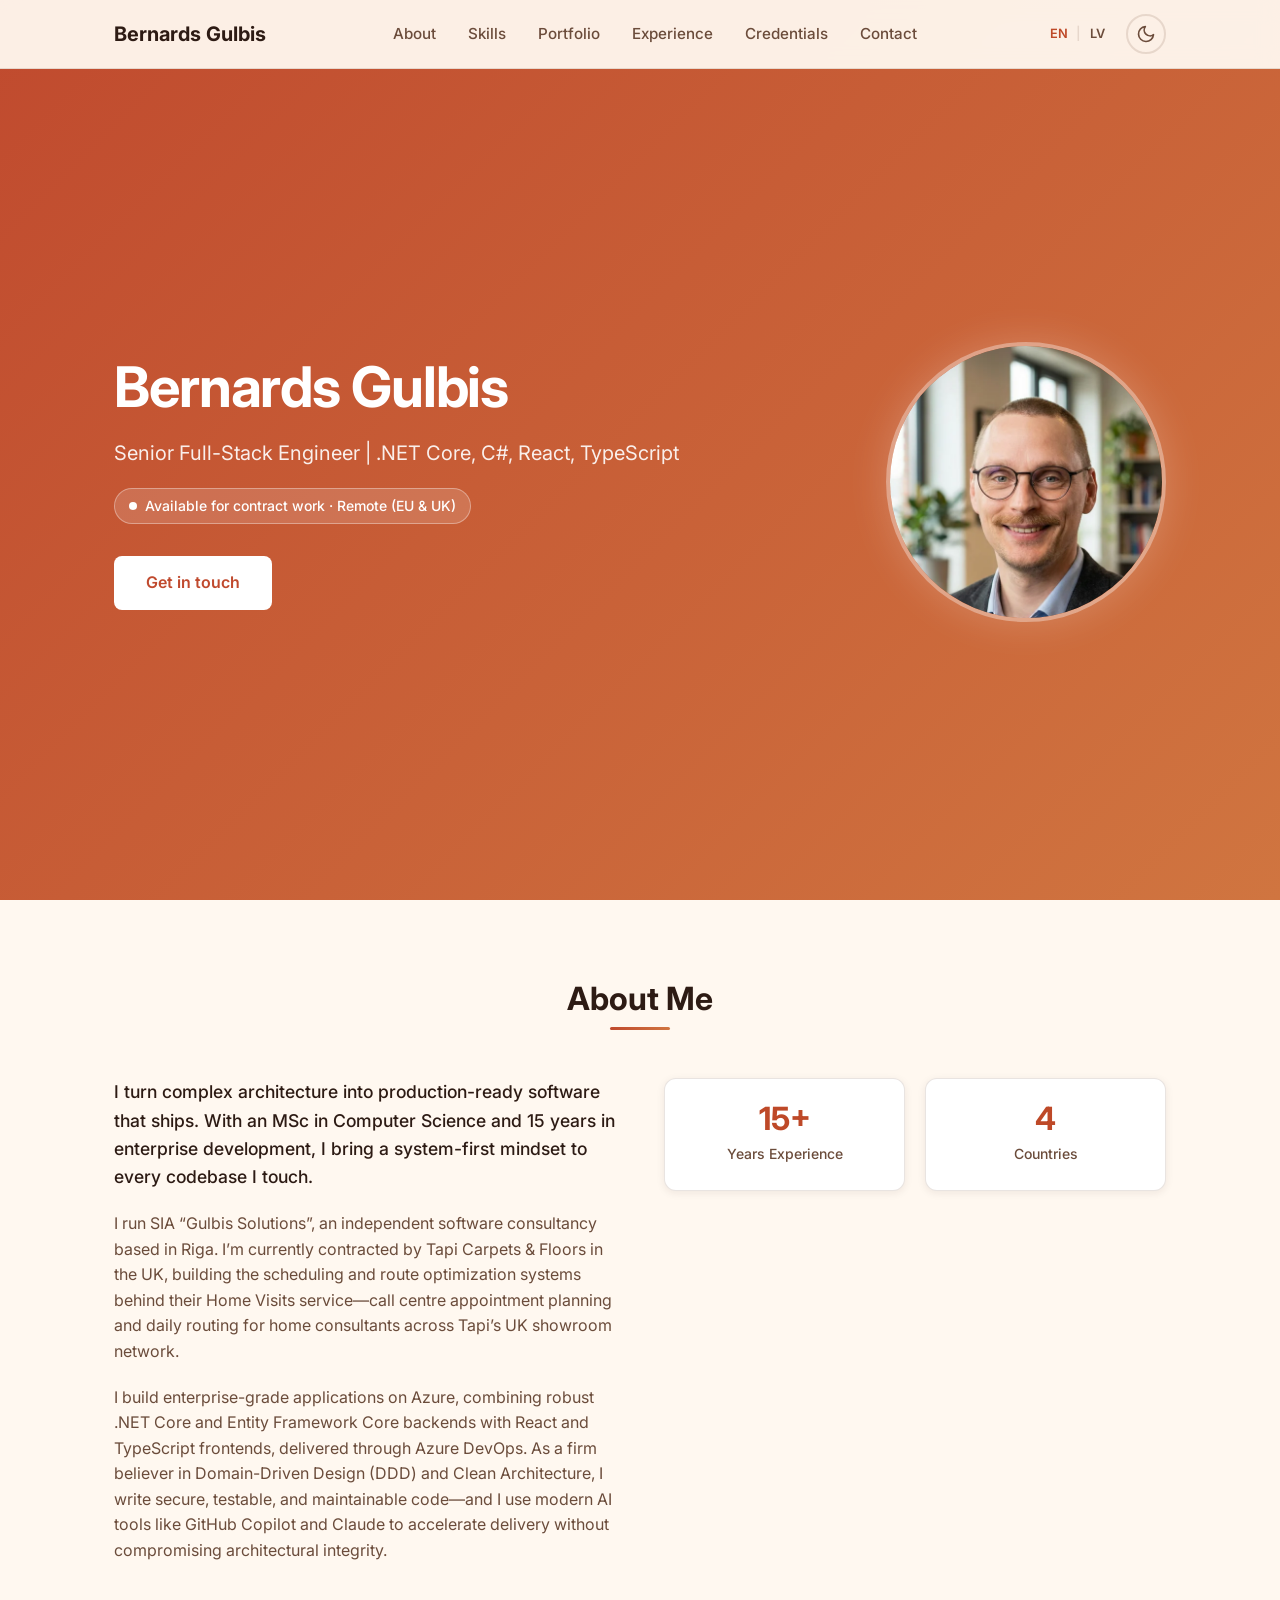
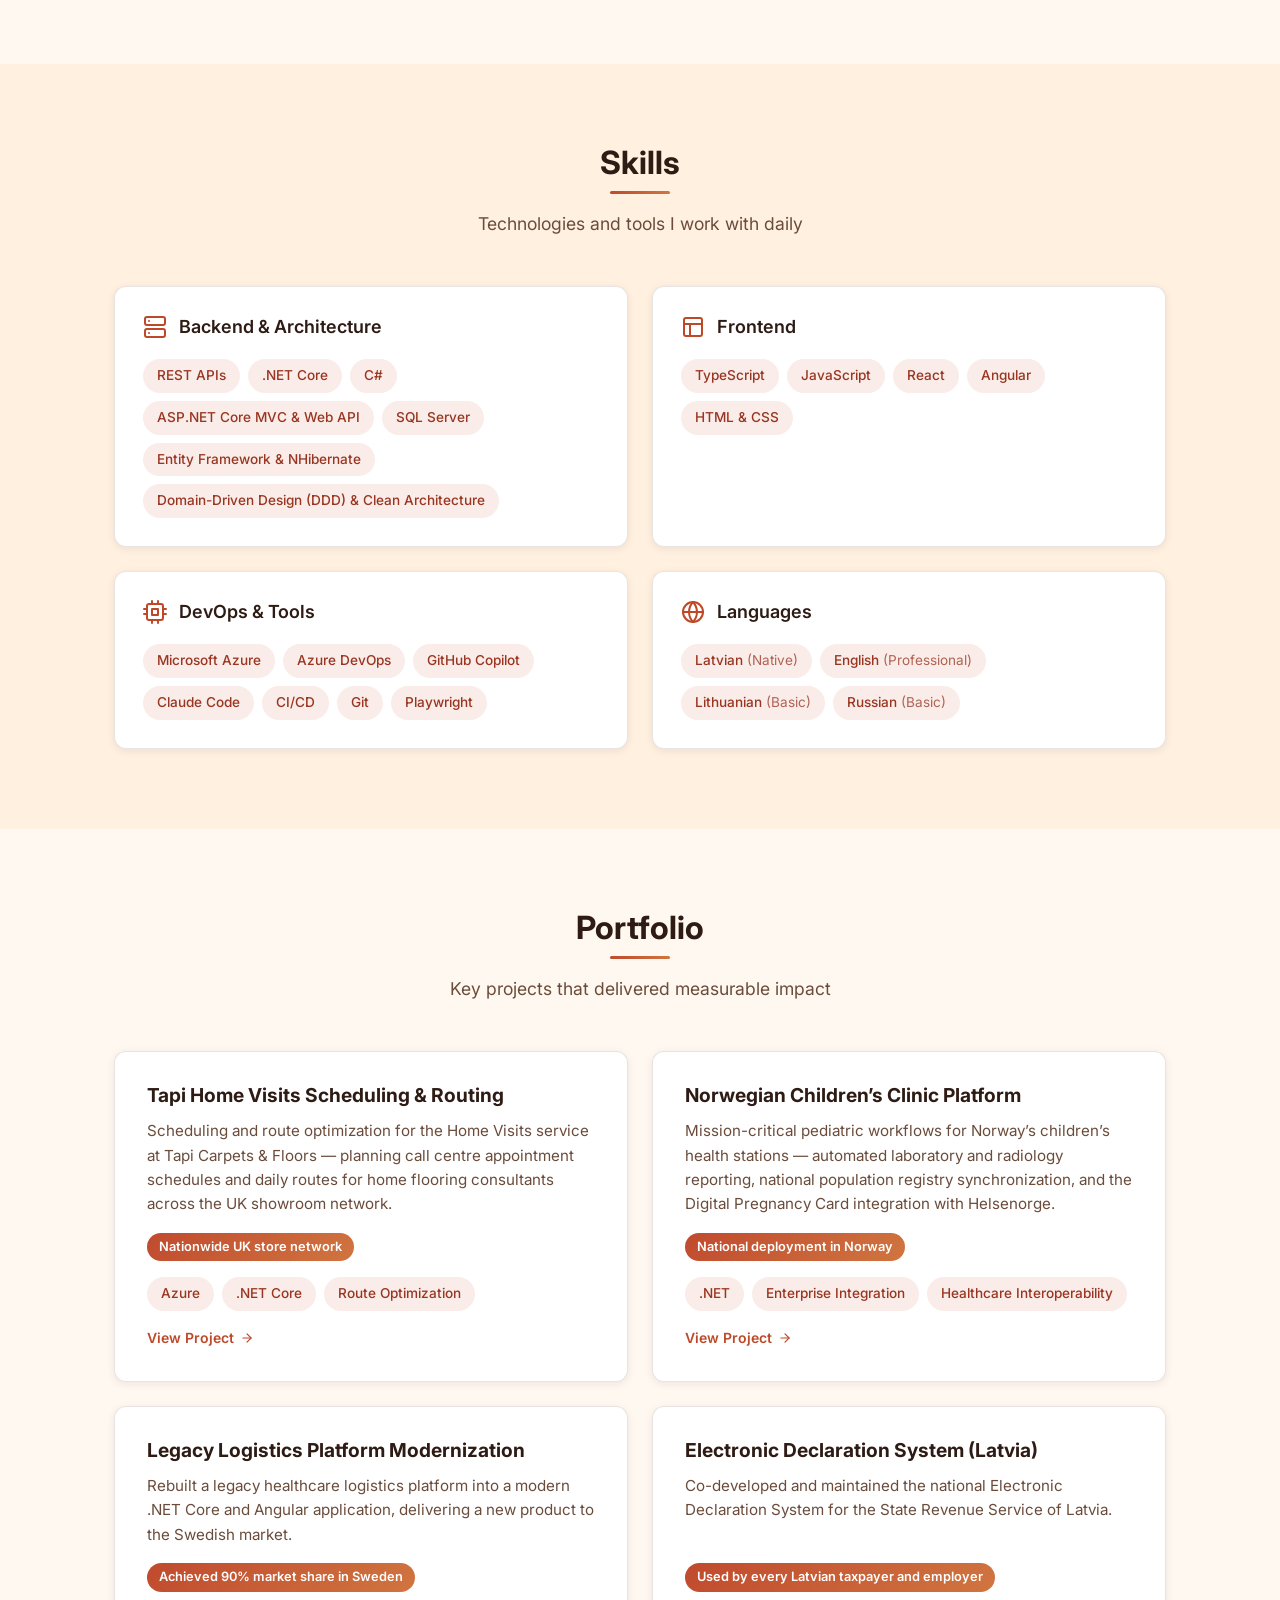
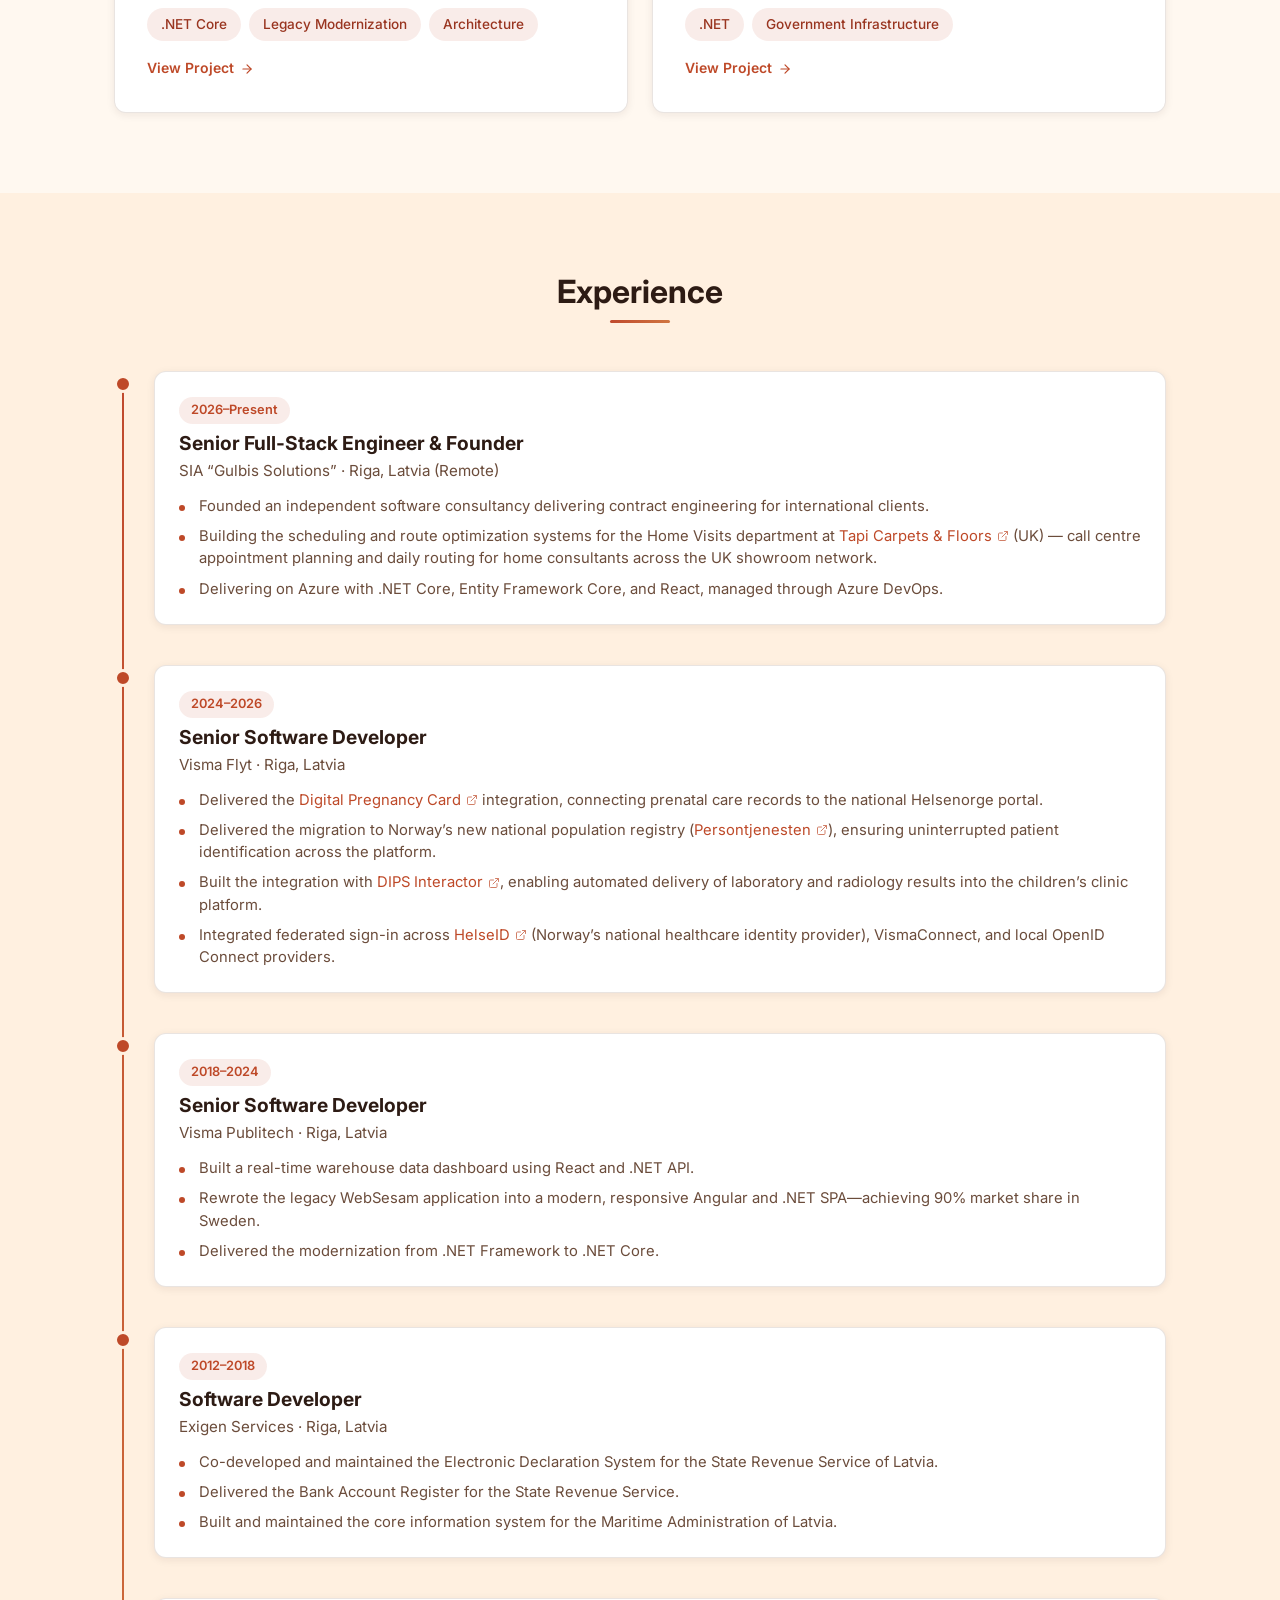
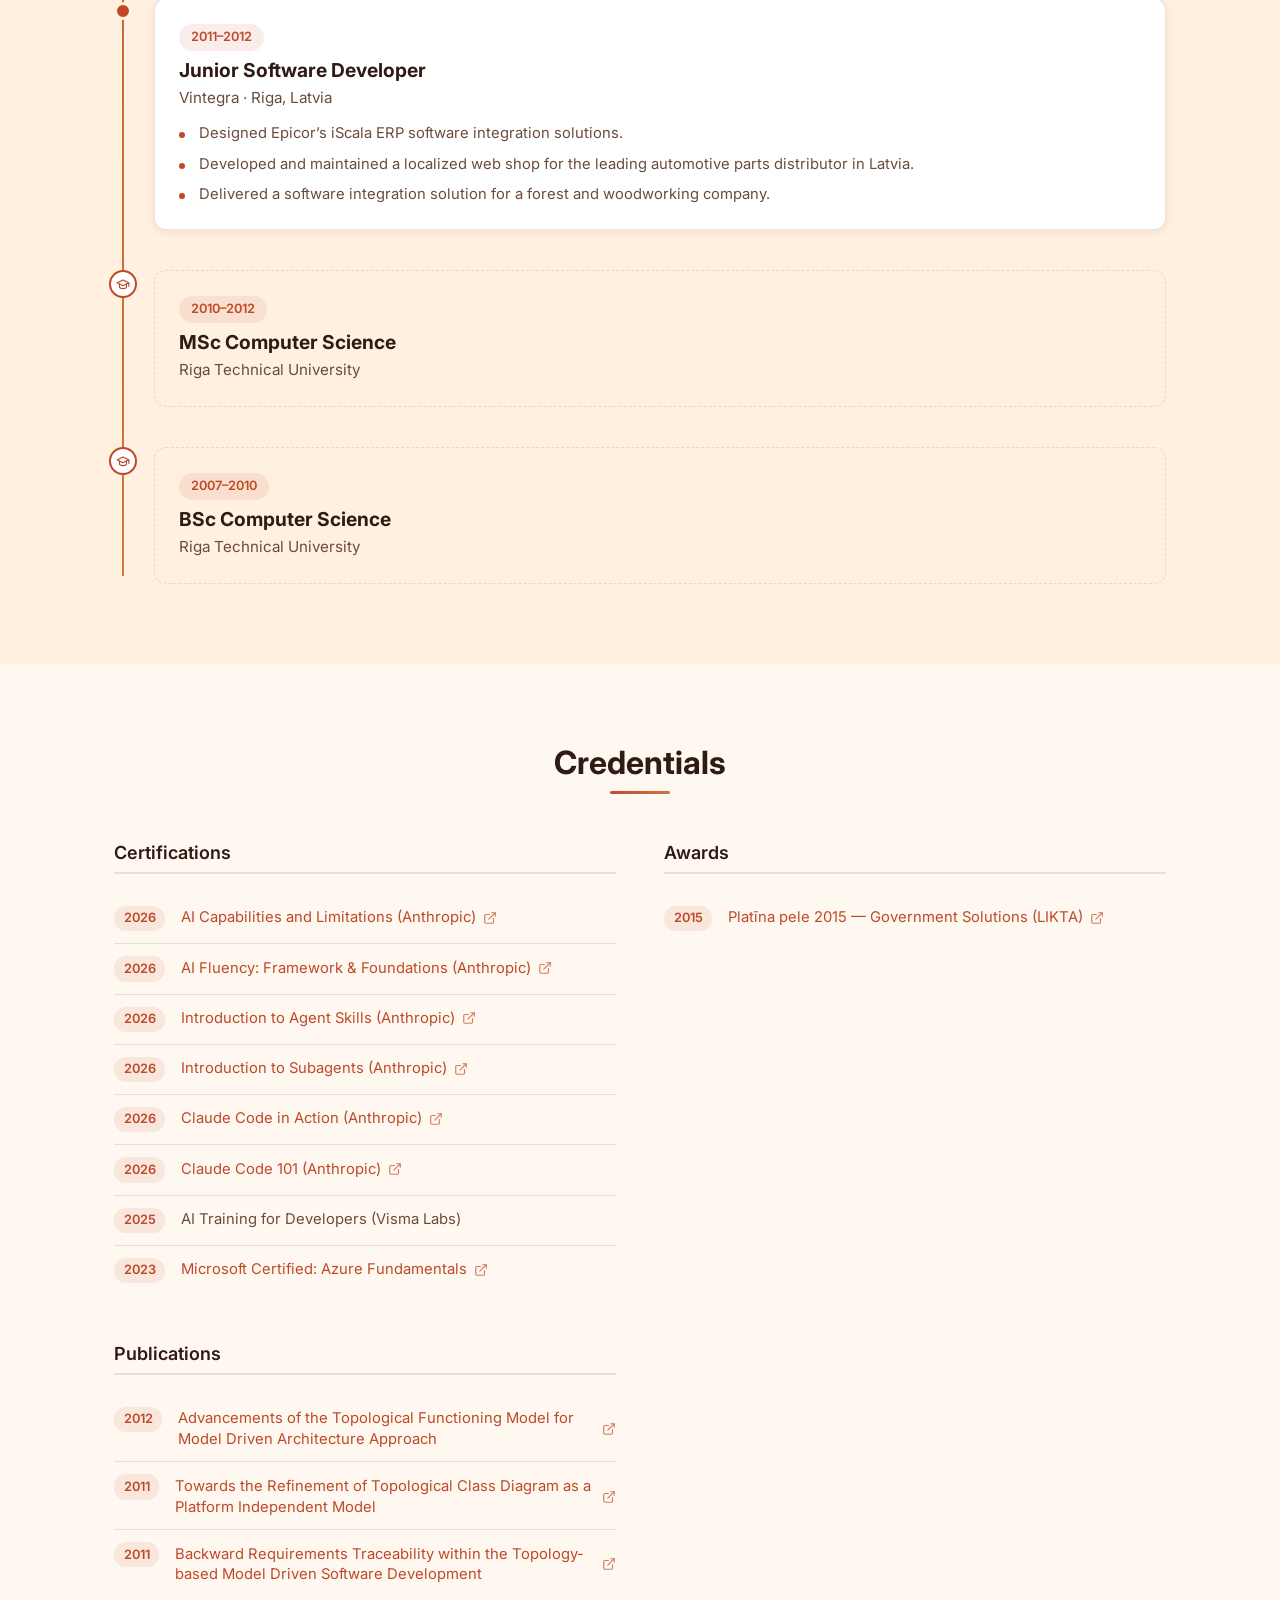
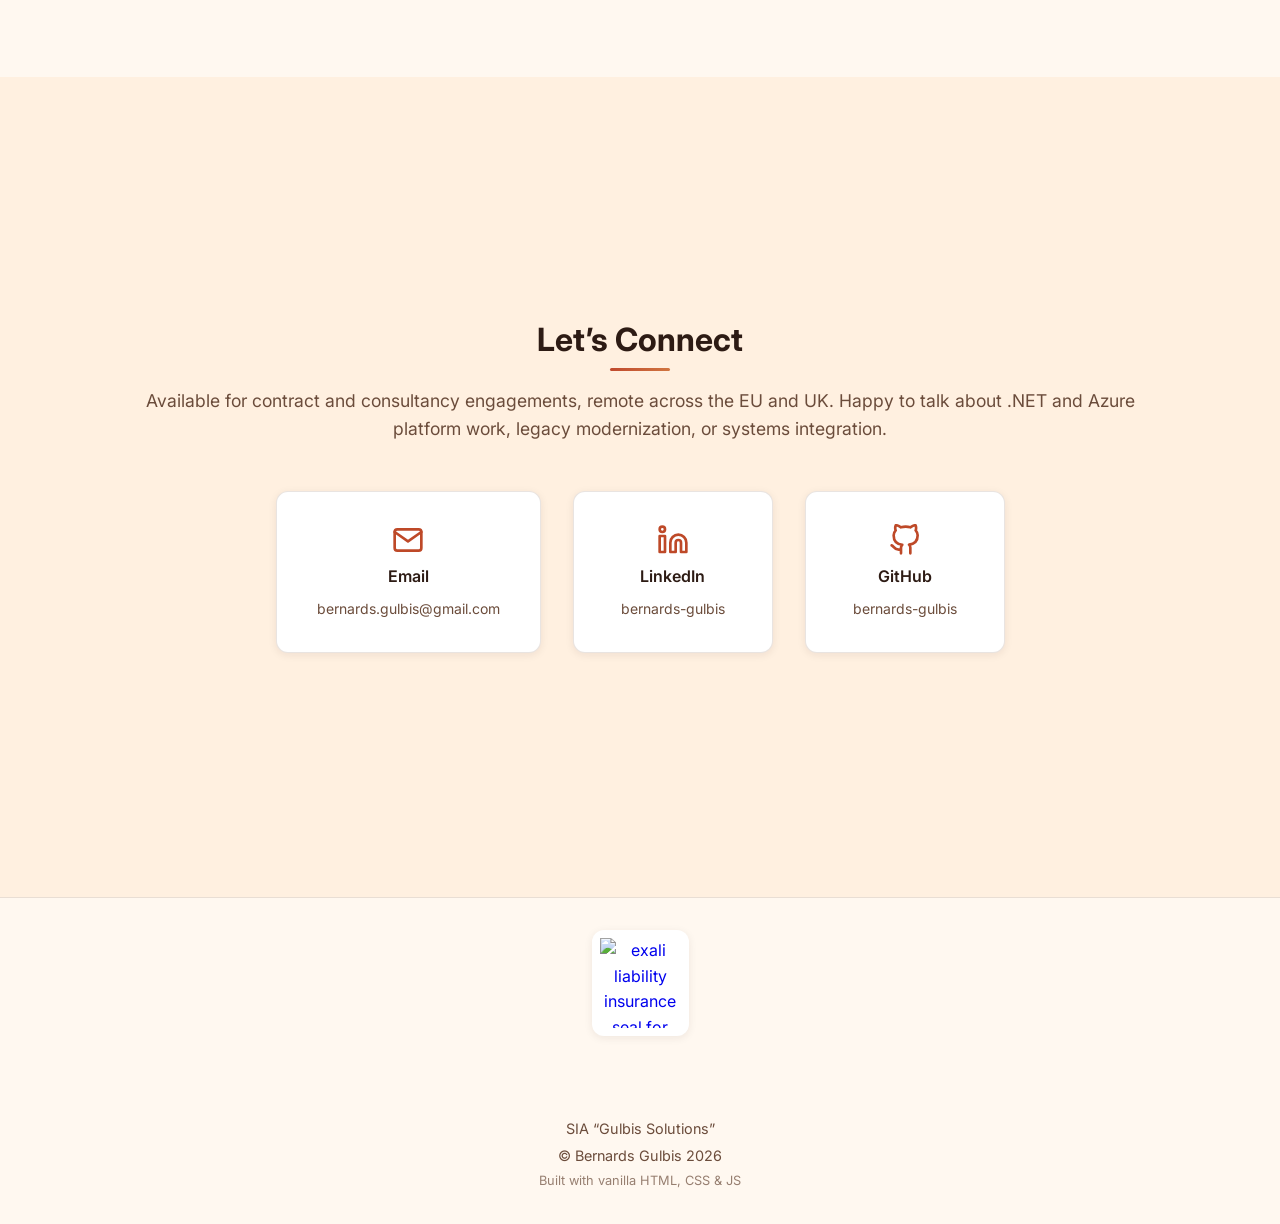
==== index.html @ 06888db2 "feat: Update site for Gulbis Solutions and Tapi contract engagement" ====
<!DOCTYPE html>
<html lang="en" data-theme="light">
<head>
    <meta charset="UTF-8">
    <meta name="viewport" content="width=device-width, initial-scale=1.0">
    <meta name="description" content="Bernards Gulbis - Senior Full-Stack Engineer and founder of SIA &ldquo;Gulbis Solutions&rdquo;. .NET Core, C#, React, TypeScript and Azure. Available for contract work, remote across the EU and UK.">
    <title>Bernards Gulbis | Senior Full-Stack Engineer</title>
    <link rel="canonical" href="https://bg.id.lv/index.html">
    <link rel="alternate" hreflang="en" href="https://bg.id.lv/index.html">
    <link rel="alternate" hreflang="lv" href="https://bg.id.lv/lv.html">
    <meta property="og:type" content="website">
    <meta property="og:url" content="https://bg.id.lv/index.html">
    <meta property="og:title" content="Bernards Gulbis | Senior Full-Stack Engineer">
    <meta property="og:description" content="Senior Full-Stack Engineer and founder of SIA &ldquo;Gulbis Solutions&rdquo;. .NET Core, C#, React, TypeScript and Azure. Available for contract work, remote across the EU and UK.">
    <meta property="og:image" content="https://bg.id.lv/assets/img/profile.png">
    <meta property="og:locale" content="en_US">
    <meta property="og:locale:alternate" content="lv_LV">
    <meta name="twitter:card" content="summary_large_image">
    <meta name="twitter:title" content="Bernards Gulbis | Senior Full-Stack Engineer">
    <meta name="twitter:description" content="Senior Full-Stack Engineer and founder of SIA &ldquo;Gulbis Solutions&rdquo;. .NET Core, C#, React, TypeScript and Azure. Available for contract work, remote across the EU and UK.">
    <meta name="twitter:image" content="https://bg.id.lv/assets/img/profile.png">
    <link rel="icon" type="image/svg+xml" href="assets/img/favicon.svg">
    <link rel="preconnect" href="https://fonts.googleapis.com">
    <link rel="preconnect" href="https://fonts.gstatic.com" crossorigin>
    <link href="https://fonts.googleapis.com/css2?family=Inter:wght@400;500;600;700&display=swap" rel="stylesheet">
    <link rel="stylesheet" href="css/style.css">
    <noscript><style>.reveal, .stagger > * { opacity: 1 !important; transform: none !important; }</style></noscript>
    <script>
    (function() {
        const t = localStorage.getItem('bg-portfolio-theme') ||
            (window.matchMedia('(prefers-color-scheme: dark)').matches ? 'dark' : 'light');
        document.documentElement.setAttribute('data-theme', t);
    })();
    </script>
</head>
<body>
    <a href="#main" class="skip-link">Skip to main content</a>

    <!-- Navigation -->
    <nav class="nav" id="nav">
        <div class="nav__inner container">
            <a href="#hero" class="nav__logo">Bernards Gulbis</a>
            <ul class="nav__links" id="navLinks" role="list">
                <li><a href="#about" class="nav__link">About</a></li>
                <li><a href="#skills" class="nav__link">Skills</a></li>
                <li><a href="#portfolio" class="nav__link">Portfolio</a></li>
                <li><a href="#experience" class="nav__link">Experience</a></li>
                <li><a href="#credentials" class="nav__link">Credentials</a></li>
                <li><a href="#contact" class="nav__link">Contact</a></li>
            </ul>
            <div class="nav__actions">
                <!-- Language toggle -->
                <div class="lang-toggle">
                    <span class="lang-toggle__link lang-toggle__link--active" aria-current="page">EN</span>
                    <span class="lang-toggle__sep" aria-hidden="true">|</span>
                    <a href="lv.html" class="lang-toggle__link" aria-label="Latviešu">LV</a>
                </div>
                <!-- Theme toggle button -->
                <button class="theme-toggle" id="themeToggle" aria-label="Switch to dark mode" data-label-light="Switch to dark mode" data-label-dark="Switch to light mode">
                    <!-- Sun icon (shown in dark mode) -->
                    <svg class="theme-toggle__icon theme-toggle__icon--sun" aria-hidden="true" xmlns="http://www.w3.org/2000/svg" width="20" height="20" viewBox="0 0 24 24" fill="none" stroke="currentColor" stroke-width="2" stroke-linecap="round" stroke-linejoin="round">
                        <circle cx="12" cy="12" r="5"></circle>
                        <line x1="12" y1="1" x2="12" y2="3"></line>
                        <line x1="12" y1="21" x2="12" y2="23"></line>
                        <line x1="4.22" y1="4.22" x2="5.64" y2="5.64"></line>
                        <line x1="18.36" y1="18.36" x2="19.78" y2="19.78"></line>
                        <line x1="1" y1="12" x2="3" y2="12"></line>
                        <line x1="21" y1="12" x2="23" y2="12"></line>
                        <line x1="4.22" y1="19.78" x2="5.64" y2="18.36"></line>
                        <line x1="18.36" y1="5.64" x2="19.78" y2="4.22"></line>
                    </svg>
                    <!-- Moon icon (shown in light mode) -->
                    <svg class="theme-toggle__icon theme-toggle__icon--moon" aria-hidden="true" xmlns="http://www.w3.org/2000/svg" width="20" height="20" viewBox="0 0 24 24" fill="none" stroke="currentColor" stroke-width="2" stroke-linecap="round" stroke-linejoin="round">
                        <path d="M21 12.79A9 9 0 1 1 11.21 3 7 7 0 0 0 21 12.79z"></path>
                    </svg>
                </button>
                <!-- Hamburger button (mobile only) -->
                <button class="hamburger" id="hamburger" aria-label="Open menu" data-label-open="Open menu" data-label-close="Close menu" aria-expanded="false" aria-controls="navLinks">
                    <svg class="hamburger__icon hamburger__icon--open" aria-hidden="true" xmlns="http://www.w3.org/2000/svg" width="24" height="24" viewBox="0 0 24 24" fill="none" stroke="currentColor" stroke-width="2" stroke-linecap="round" stroke-linejoin="round">
                        <line x1="3" y1="6" x2="21" y2="6"></line>
                        <line x1="3" y1="12" x2="21" y2="12"></line>
                        <line x1="3" y1="18" x2="21" y2="18"></line>
                    </svg>
                    <svg class="hamburger__icon hamburger__icon--close" aria-hidden="true" xmlns="http://www.w3.org/2000/svg" width="24" height="24" viewBox="0 0 24 24" fill="none" stroke="currentColor" stroke-width="2" stroke-linecap="round" stroke-linejoin="round">
                        <line x1="18" y1="6" x2="6" y2="18"></line>
                        <line x1="6" y1="6" x2="18" y2="18"></line>
                    </svg>
                </button>
            </div>
        </div>
    </nav>

    <main id="main">
        <!-- Hero -->
        <section class="hero" id="hero">
            <div class="hero__inner container">
                <div class="hero__content">
                    <h1 class="hero__title">Bernards Gulbis</h1>
                    <p class="hero__tagline">Senior Full-Stack Engineer | .NET Core, C#, React, TypeScript</p>
                    <p class="hero__availability">Available for contract work &middot; Remote (EU &amp; UK)</p>
                    <a href="#contact" class="hero__cta">Get in touch</a>
                </div>
                <div class="hero__image-wrapper">
                    <picture>
                        <source srcset="assets/img/profile.webp" type="image/webp">
                        <img src="assets/img/profile.png" alt="Bernards Gulbis, Senior Full-Stack Engineer" class="hero__image" width="280" height="280">
                    </picture>
                </div>
            </div>
        </section>

        <!-- About Me -->
        <section class="section" id="about">
            <div class="container">
                <div class="section__header reveal">
                    <h2 class="section__title">About Me</h2>
                </div>
                <div class="about reveal">
                    <div class="about__text">
                        <p>I turn complex architecture into production-ready software that ships. With an MSc in Computer Science and 15 years in enterprise development, I bring a system-first mindset to every codebase I touch.</p>
                        <p>I run SIA &ldquo;Gulbis Solutions&rdquo;, an independent software consultancy based in Riga. I&rsquo;m currently contracted by Tapi Carpets &amp; Floors in the UK, building the scheduling and route optimization systems behind their Home Visits service&mdash;call centre appointment planning and daily routing for home consultants across Tapi&rsquo;s UK showroom network.</p>
                        <p>I build enterprise-grade applications on Azure, combining robust .NET Core and Entity Framework Core backends with React and TypeScript frontends, delivered through Azure DevOps. As a firm believer in Domain-Driven Design (DDD) and Clean Architecture, I write secure, testable, and maintainable code&mdash;and I use modern AI tools like GitHub Copilot and Claude to accelerate delivery without compromising architectural integrity.</p>
                    </div>
                    <div class="about__stats stagger">
                        <div class="stat-card">
                            <span class="stat-card__number">15+</span>
                            <span class="stat-card__label">Years Experience</span>
                        </div>
                        <div class="stat-card">
                            <span class="stat-card__number">4</span>
                            <span class="stat-card__label">Countries</span>
                        </div>
                    </div>
                </div>
            </div>
        </section>

        <!-- Skills -->
        <section class="section section--alt" id="skills">
            <div class="container">
                <div class="section__header reveal">
                    <h2 class="section__title">Skills</h2>
                    <p class="section__subtitle">Technologies and tools I work with daily</p>
                </div>
                <div class="skills stagger">
                    <!-- Back-end -->
                    <div class="skill-category">
                        <div class="skill-category__header">
                            <svg class="skill-category__icon" aria-hidden="true" xmlns="http://www.w3.org/2000/svg" width="24" height="24" viewBox="0 0 24 24" fill="none" stroke="currentColor" stroke-width="2" stroke-linecap="round" stroke-linejoin="round">
                                <rect x="2" y="2" width="20" height="8" rx="2" ry="2"></rect>
                                <rect x="2" y="14" width="20" height="8" rx="2" ry="2"></rect>
                                <line x1="6" y1="6" x2="6.01" y2="6"></line>
                                <line x1="6" y1="18" x2="6.01" y2="18"></line>
                            </svg>
                            <h3 class="skill-category__title">Backend &amp; Architecture</h3>
                        </div>
                        <div class="skill-category__tags">
                            <span class="tag">REST APIs</span>
                            <span class="tag">.NET Core</span>
                            <span class="tag">C#</span>
                            <span class="tag">ASP.NET Core MVC &amp; Web API</span>
                            <span class="tag">SQL Server</span>
                            <span class="tag">Entity Framework &amp; NHibernate</span>
                            <span class="tag">Domain-Driven Design (DDD) &amp; Clean Architecture</span>
                        </div>
                    </div>
                    <!-- Front-end -->
                    <div class="skill-category">
                        <div class="skill-category__header">
                            <svg class="skill-category__icon" aria-hidden="true" xmlns="http://www.w3.org/2000/svg" width="24" height="24" viewBox="0 0 24 24" fill="none" stroke="currentColor" stroke-width="2" stroke-linecap="round" stroke-linejoin="round">
                                <rect x="3" y="3" width="18" height="18" rx="2" ry="2"></rect>
                                <line x1="3" y1="9" x2="21" y2="9"></line>
                                <line x1="9" y1="21" x2="9" y2="9"></line>
                            </svg>
                            <h3 class="skill-category__title">Frontend</h3>
                        </div>
                        <div class="skill-category__tags">
                            <span class="tag">TypeScript</span>
                            <span class="tag">JavaScript</span>
                            <span class="tag">React</span>
                            <span class="tag">Angular</span>
                            <span class="tag">HTML &amp; CSS</span>
                        </div>
                    </div>
                    <!-- AI & Tools -->
                    <div class="skill-category">
                        <div class="skill-category__header">
                            <svg class="skill-category__icon" aria-hidden="true" xmlns="http://www.w3.org/2000/svg" width="24" height="24" viewBox="0 0 24 24" fill="none" stroke="currentColor" stroke-width="2" stroke-linecap="round" stroke-linejoin="round">
                                <rect x="4" y="4" width="16" height="16" rx="2" ry="2"></rect>
                                <rect x="9" y="9" width="6" height="6"></rect>
                                <line x1="9" y1="1" x2="9" y2="4"></line>
                                <line x1="15" y1="1" x2="15" y2="4"></line>
                                <line x1="9" y1="20" x2="9" y2="23"></line>
                                <line x1="15" y1="20" x2="15" y2="23"></line>
                                <line x1="20" y1="9" x2="23" y2="9"></line>
                                <line x1="20" y1="14" x2="23" y2="14"></line>
                                <line x1="1" y1="9" x2="4" y2="9"></line>
                                <line x1="1" y1="14" x2="4" y2="14"></line>
                            </svg>
                            <h3 class="skill-category__title">DevOps &amp; Tools</h3>
                        </div>
                        <div class="skill-category__tags">
                            <span class="tag">Microsoft Azure</span>
                            <span class="tag">Azure DevOps</span>
                            <span class="tag">GitHub Copilot</span>
                            <span class="tag">Claude Code</span>
                            <span class="tag">CI/CD</span>
                            <span class="tag">Git</span>
                            <span class="tag">Playwright</span>
                        </div>
                    </div>
                    <!-- Languages -->
                    <div class="skill-category">
                        <div class="skill-category__header">
                            <svg class="skill-category__icon" aria-hidden="true" xmlns="http://www.w3.org/2000/svg" width="24" height="24" viewBox="0 0 24 24" fill="none" stroke="currentColor" stroke-width="2" stroke-linecap="round" stroke-linejoin="round">
                                <circle cx="12" cy="12" r="10"></circle>
                                <line x1="2" y1="12" x2="22" y2="12"></line>
                                <path d="M12 2a15.3 15.3 0 0 1 4 10 15.3 15.3 0 0 1-4 10 15.3 15.3 0 0 1-4-10 15.3 15.3 0 0 1 4-10z"></path>
                            </svg>
                            <h3 class="skill-category__title">Languages</h3>
                        </div>
                        <div class="skill-category__tags">
                            <span class="tag">Latvian <small>(Native)</small></span>
                            <span class="tag">English <small>(Professional)</small></span>
                            <span class="tag">Lithuanian <small>(Basic)</small></span>
                            <span class="tag">Russian <small>(Basic)</small></span>
                        </div>
                    </div>
                </div>
            </div>
        </section>

        <!-- Portfolio / Projects -->
        <section class="section" id="portfolio">
            <div class="container">
                <div class="section__header reveal">
                    <h2 class="section__title">Portfolio</h2>
                    <p class="section__subtitle">Key projects that delivered measurable impact</p>
                </div>
                <div class="projects stagger">
                    <div class="project-card">
                        <h3 class="project-card__title">Tapi Home Visits Scheduling &amp; Routing</h3>
                        <p class="project-card__description">Scheduling and route optimization for the Home Visits service at Tapi Carpets &amp; Floors &mdash; planning call centre appointment schedules and daily routes for home flooring consultants across the UK showroom network.</p>
                        <div class="project-card__impact">
                            <span class="project-card__metric">Nationwide UK store network</span>
                        </div>
                        <div class="project-card__tags">
                            <span class="tag">Azure</span>
                            <span class="tag">.NET Core</span>
                            <span class="tag">Route Optimization</span>
                        </div>
                        <a class="project-card__link" href="https://www.tapi.co.uk/" target="_blank" rel="noopener noreferrer">View Project <svg aria-hidden="true" xmlns="http://www.w3.org/2000/svg" width="14" height="14" viewBox="0 0 24 24" fill="none" stroke="currentColor" stroke-width="2" stroke-linecap="round" stroke-linejoin="round"><line x1="5" y1="12" x2="19" y2="12"></line><polyline points="12 5 19 12 12 19"></polyline></svg><span class="sr-only">(opens in new tab)</span></a>
                    </div>
                    <div class="project-card">
                        <h3 class="project-card__title">Norwegian Children&rsquo;s Clinic Platform</h3>
                        <p class="project-card__description">Mission-critical pediatric workflows for Norway&rsquo;s children&rsquo;s health stations &mdash; automated laboratory and radiology reporting, national population registry synchronization, and the Digital Pregnancy Card integration with Helsenorge.</p>
                        <div class="project-card__impact">
                            <span class="project-card__metric">National deployment in Norway</span>
                        </div>
                        <div class="project-card__tags">
                            <span class="tag">.NET</span>
                            <span class="tag">Enterprise Integration</span>
                            <span class="tag">Healthcare Interoperability</span>
                        </div>
                        <a class="project-card__link" href="https://minflyt.no/journalsystem/helsestasjon" target="_blank" rel="noopener noreferrer">View Project <svg aria-hidden="true" xmlns="http://www.w3.org/2000/svg" width="14" height="14" viewBox="0 0 24 24" fill="none" stroke="currentColor" stroke-width="2" stroke-linecap="round" stroke-linejoin="round"><line x1="5" y1="12" x2="19" y2="12"></line><polyline points="12 5 19 12 12 19"></polyline></svg><span class="sr-only">(opens in new tab)</span></a>
                    </div>
                    <div class="project-card">
                        <h3 class="project-card__title">Legacy Logistics Platform Modernization</h3>
                        <p class="project-card__description">Rebuilt a legacy healthcare logistics platform into a modern .NET Core and Angular application, delivering a new product to the Swedish market.</p>
                        <div class="project-card__impact">
                            <span class="project-card__metric">Achieved 90% market share in Sweden</span>
                        </div>
                        <div class="project-card__tags">
                            <span class="tag">.NET Core</span>
                            <span class="tag">Legacy Modernization</span>
                            <span class="tag">Architecture</span>
                        </div>
                        <a class="project-card__link" href="https://publitech.se/logistiksystem" target="_blank" rel="noopener noreferrer">View Project <svg aria-hidden="true" xmlns="http://www.w3.org/2000/svg" width="14" height="14" viewBox="0 0 24 24" fill="none" stroke="currentColor" stroke-width="2" stroke-linecap="round" stroke-linejoin="round"><line x1="5" y1="12" x2="19" y2="12"></line><polyline points="12 5 19 12 12 19"></polyline></svg><span class="sr-only">(opens in new tab)</span></a>
                    </div>
                    <div class="project-card">
                        <h3 class="project-card__title">Electronic Declaration System (Latvia)</h3>
                        <p class="project-card__description">Co-developed and maintained the national Electronic Declaration System for the State Revenue Service of Latvia.</p>
                        <div class="project-card__impact">
                            <span class="project-card__metric">Used by every Latvian taxpayer and employer</span>
                        </div>
                        <div class="project-card__tags">
                            <span class="tag">.NET</span>
                            <span class="tag">Government Infrastructure</span>
                        </div>
                        <a class="project-card__link" href="https://www.vid.gov.lv/en/electronic-declaration-system-eds" target="_blank" rel="noopener noreferrer">View Project <svg aria-hidden="true" xmlns="http://www.w3.org/2000/svg" width="14" height="14" viewBox="0 0 24 24" fill="none" stroke="currentColor" stroke-width="2" stroke-linecap="round" stroke-linejoin="round"><line x1="5" y1="12" x2="19" y2="12"></line><polyline points="12 5 19 12 12 19"></polyline></svg><span class="sr-only">(opens in new tab)</span></a>
                    </div>
                </div>
            </div>
        </section>

        <!-- Experience -->
        <section class="section section--alt" id="experience">
            <div class="container">
                <div class="section__header reveal">
                    <h2 class="section__title">Experience</h2>
                </div>
                <div class="timeline stagger">
                    <!-- Gulbis Solutions -->
                    <div class="timeline__item">
                        <div class="timeline__dot"></div>
                        <div class="timeline__content">
                            <span class="timeline__date">2026&ndash;Present</span>
                            <h3 class="timeline__title">Senior Full-Stack Engineer &amp; Founder</h3>
                            <span class="timeline__company">SIA &ldquo;Gulbis Solutions&rdquo; &middot; Riga, Latvia (Remote)</span>
                            <ul class="timeline__highlights" role="list">
                                <li>Founded an independent software consultancy delivering contract engineering for international clients.</li>
                                <li>Building the scheduling and route optimization systems for the Home Visits department at <a href="https://www.tapi.co.uk/" target="_blank" rel="noopener noreferrer">Tapi Carpets &amp; Floors<svg class="external-link-icon" aria-hidden="true" xmlns="http://www.w3.org/2000/svg" width="12" height="12" viewBox="0 0 24 24" fill="none" stroke="currentColor" stroke-width="2" stroke-linecap="round" stroke-linejoin="round"><path d="M18 13v6a2 2 0 0 1-2 2H5a2 2 0 0 1-2-2V8a2 2 0 0 1 2-2h6"></path><polyline points="15 3 21 3 21 9"></polyline><line x1="10" y1="14" x2="21" y2="3"></line></svg><span class="sr-only">(opens in new tab)</span></a> (UK) &mdash; call centre appointment planning and daily routing for home consultants across the UK showroom network.</li>
                                <li>Delivering on Azure with .NET Core, Entity Framework Core, and React, managed through Azure DevOps.</li>
                            </ul>
                        </div>
                    </div>
                    <!-- Visma Flyt -->
                    <div class="timeline__item">
                        <div class="timeline__dot"></div>
                        <div class="timeline__content">
                            <span class="timeline__date">2024&ndash;2026</span>
                            <h3 class="timeline__title">Senior Software Developer</h3>
                            <span class="timeline__company">Visma Flyt &middot; Riga, Latvia</span>
                            <ul class="timeline__highlights" role="list">
                                <li>Delivered the <a href="https://www.helsenorge.no/en/pregnancy-and-maternity-care-in-norway/antenatal-health-card/" target="_blank" rel="noopener noreferrer">Digital Pregnancy Card<svg class="external-link-icon" aria-hidden="true" xmlns="http://www.w3.org/2000/svg" width="12" height="12" viewBox="0 0 24 24" fill="none" stroke="currentColor" stroke-width="2" stroke-linecap="round" stroke-linejoin="round"><path d="M18 13v6a2 2 0 0 1-2 2H5a2 2 0 0 1-2-2V8a2 2 0 0 1 2-2h6"></path><polyline points="15 3 21 3 21 9"></polyline><line x1="10" y1="14" x2="21" y2="3"></line></svg><span class="sr-only">(opens in new tab)</span></a> integration, connecting prenatal care records to the national Helsenorge portal.</li>
                                <li>Delivered the migration to Norway&rsquo;s new national population registry (<a href="https://www.nhn.no/tjenester/persontjenesten" target="_blank" rel="noopener noreferrer">Persontjenesten<svg class="external-link-icon" aria-hidden="true" xmlns="http://www.w3.org/2000/svg" width="12" height="12" viewBox="0 0 24 24" fill="none" stroke="currentColor" stroke-width="2" stroke-linecap="round" stroke-linejoin="round"><path d="M18 13v6a2 2 0 0 1-2 2H5a2 2 0 0 1-2-2V8a2 2 0 0 1 2-2h6"></path><polyline points="15 3 21 3 21 9"></polyline><line x1="10" y1="14" x2="21" y2="3"></line></svg><span class="sr-only">(opens in new tab)</span></a>), ensuring uninterrupted patient identification across the platform.</li>
                                <li>Built the integration with <a href="https://www.dips.com/sykehus/losninger/samhandling/interactor" target="_blank" rel="noopener noreferrer">DIPS Interactor<svg class="external-link-icon" aria-hidden="true" xmlns="http://www.w3.org/2000/svg" width="12" height="12" viewBox="0 0 24 24" fill="none" stroke="currentColor" stroke-width="2" stroke-linecap="round" stroke-linejoin="round"><path d="M18 13v6a2 2 0 0 1-2 2H5a2 2 0 0 1-2-2V8a2 2 0 0 1 2-2h6"></path><polyline points="15 3 21 3 21 9"></polyline><line x1="10" y1="14" x2="21" y2="3"></line></svg><span class="sr-only">(opens in new tab)</span></a>, enabling automated delivery of laboratory and radiology results into the children&rsquo;s clinic platform.</li>
                                <li>Integrated federated sign-in across <a href="https://www.helseid.no/" target="_blank" rel="noopener noreferrer">HelseID<svg class="external-link-icon" aria-hidden="true" xmlns="http://www.w3.org/2000/svg" width="12" height="12" viewBox="0 0 24 24" fill="none" stroke="currentColor" stroke-width="2" stroke-linecap="round" stroke-linejoin="round"><path d="M18 13v6a2 2 0 0 1-2 2H5a2 2 0 0 1-2-2V8a2 2 0 0 1 2-2h6"></path><polyline points="15 3 21 3 21 9"></polyline><line x1="10" y1="14" x2="21" y2="3"></line></svg><span class="sr-only">(opens in new tab)</span></a> (Norway&rsquo;s national healthcare identity provider), VismaConnect, and local OpenID Connect providers.</li>
                            </ul>
                        </div>
                    </div>
                    <!-- Visma Publitech -->
                    <div class="timeline__item">
                        <div class="timeline__dot"></div>
                        <div class="timeline__content">
                            <span class="timeline__date">2018&ndash;2024</span>
                            <h3 class="timeline__title">Senior Software Developer</h3>
                            <span class="timeline__company">Visma Publitech &middot; Riga, Latvia</span>
                            <ul class="timeline__highlights" role="list">
                                <li>Built a real-time warehouse data dashboard using React and .NET API.</li>
                                <li>Rewrote the legacy WebSesam application into a modern, responsive Angular and .NET SPA&mdash;achieving 90% market share in Sweden.</li>
                                <li>Delivered the modernization from .NET Framework to .NET Core.</li>
                            </ul>
                        </div>
                    </div>
                    <!-- Exigen Services -->
                    <div class="timeline__item">
                        <div class="timeline__dot"></div>
                        <div class="timeline__content">
                            <span class="timeline__date">2012&ndash;2018</span>
                            <h3 class="timeline__title">Software Developer</h3>
                            <span class="timeline__company">Exigen Services &middot; Riga, Latvia</span>
                            <ul class="timeline__highlights" role="list">
                                <li>Co-developed and maintained the Electronic Declaration System for the State Revenue Service of Latvia.</li>
                                <li>Delivered the Bank Account Register for the State Revenue Service.</li>
                                <li>Built and maintained the core information system for the Maritime Administration of Latvia.</li>
                            </ul>
                        </div>
                    </div>
                    <!-- Vintegra -->
                    <div class="timeline__item">
                        <div class="timeline__dot"></div>
                        <div class="timeline__content">
                            <span class="timeline__date">2011&ndash;2012</span>
                            <h3 class="timeline__title">Junior Software Developer</h3>
                            <span class="timeline__company">Vintegra &middot; Riga, Latvia</span>
                            <ul class="timeline__highlights" role="list">
                                <li>Designed Epicor&rsquo;s iScala ERP software integration solutions.</li>
                                <li>Developed and maintained a localized web shop for the leading automotive parts distributor in Latvia.</li>
                                <li>Delivered a software integration solution for a forest and woodworking company.</li>
                            </ul>
                        </div>
                    </div>
                    <!-- Education: MSc -->
                    <div class="timeline__item timeline__item--education">
                        <div class="timeline__dot timeline__dot--education">
                            <svg aria-hidden="true" xmlns="http://www.w3.org/2000/svg" width="14" height="14" viewBox="0 0 24 24" fill="none" stroke="currentColor" stroke-width="2" stroke-linecap="round" stroke-linejoin="round">
                                <path d="M22 10v6M2 10l10-5 10 5-10 5z"></path>
                                <path d="M6 12v5c0 2 6 3 6 3s6-1 6-3v-5"></path>
                            </svg>
                        </div>
                        <div class="timeline__content">
                            <span class="timeline__date">2010&ndash;2012</span>
                            <h3 class="timeline__title">MSc Computer Science</h3>
                            <span class="timeline__company">Riga Technical University</span>
                        </div>
                    </div>
                    <!-- Education: BSc -->
                    <div class="timeline__item timeline__item--education">
                        <div class="timeline__dot timeline__dot--education">
                            <svg aria-hidden="true" xmlns="http://www.w3.org/2000/svg" width="14" height="14" viewBox="0 0 24 24" fill="none" stroke="currentColor" stroke-width="2" stroke-linecap="round" stroke-linejoin="round">
                                <path d="M22 10v6M2 10l10-5 10 5-10 5z"></path>
                                <path d="M6 12v5c0 2 6 3 6 3s6-1 6-3v-5"></path>
                            </svg>
                        </div>
                        <div class="timeline__content">
                            <span class="timeline__date">2007&ndash;2010</span>
                            <h3 class="timeline__title">BSc Computer Science</h3>
                            <span class="timeline__company">Riga Technical University</span>
                        </div>
                    </div>
                </div>
            </div>
        </section>

        <!-- Certifications & Awards -->
        <section class="section" id="credentials">
            <div class="container">
                <div class="section__header reveal">
                    <h2 class="section__title">Credentials</h2>
                </div>
                <div class="credentials reveal">
                    <div class="credentials__group">
                        <h3 class="credentials__heading">Certifications</h3>
                        <ul class="credentials__list" role="list">
                            <li>
                                <span class="credentials__year">2026</span>
                                <a class="credentials__name" href="https://verify.skilljar.com/c/ssa684zrdvke" target="_blank" rel="noopener noreferrer">AI Capabilities and Limitations (Anthropic)<svg class="credentials__link-icon" aria-hidden="true" xmlns="http://www.w3.org/2000/svg" width="14" height="14" viewBox="0 0 24 24" fill="none" stroke="currentColor" stroke-width="2" stroke-linecap="round" stroke-linejoin="round"><path d="M18 13v6a2 2 0 0 1-2 2H5a2 2 0 0 1-2-2V8a2 2 0 0 1 2-2h6"></path><polyline points="15 3 21 3 21 9"></polyline><line x1="10" y1="14" x2="21" y2="3"></line></svg></a>
                            </li>
                            <li>
                                <span class="credentials__year">2026</span>
                                <a class="credentials__name" href="https://verify.skilljar.com/c/wrxrpf8wua36" target="_blank" rel="noopener noreferrer">AI Fluency: Framework &amp; Foundations (Anthropic)<svg class="credentials__link-icon" aria-hidden="true" xmlns="http://www.w3.org/2000/svg" width="14" height="14" viewBox="0 0 24 24" fill="none" stroke="currentColor" stroke-width="2" stroke-linecap="round" stroke-linejoin="round"><path d="M18 13v6a2 2 0 0 1-2 2H5a2 2 0 0 1-2-2V8a2 2 0 0 1 2-2h6"></path><polyline points="15 3 21 3 21 9"></polyline><line x1="10" y1="14" x2="21" y2="3"></line></svg></a>
                            </li>
                            <li>
                                <span class="credentials__year">2026</span>
                                <a class="credentials__name" href="https://verify.skilljar.com/c/qh86m37kmm6q" target="_blank" rel="noopener noreferrer">Introduction to Agent Skills (Anthropic)<svg class="credentials__link-icon" aria-hidden="true" xmlns="http://www.w3.org/2000/svg" width="14" height="14" viewBox="0 0 24 24" fill="none" stroke="currentColor" stroke-width="2" stroke-linecap="round" stroke-linejoin="round"><path d="M18 13v6a2 2 0 0 1-2 2H5a2 2 0 0 1-2-2V8a2 2 0 0 1 2-2h6"></path><polyline points="15 3 21 3 21 9"></polyline><line x1="10" y1="14" x2="21" y2="3"></line></svg></a>
                            </li>
                            <li>
                                <span class="credentials__year">2026</span>
                                <a class="credentials__name" href="https://verify.skilljar.com/c/srx2nott9ah3" target="_blank" rel="noopener noreferrer">Introduction to Subagents (Anthropic)<svg class="credentials__link-icon" aria-hidden="true" xmlns="http://www.w3.org/2000/svg" width="14" height="14" viewBox="0 0 24 24" fill="none" stroke="currentColor" stroke-width="2" stroke-linecap="round" stroke-linejoin="round"><path d="M18 13v6a2 2 0 0 1-2 2H5a2 2 0 0 1-2-2V8a2 2 0 0 1 2-2h6"></path><polyline points="15 3 21 3 21 9"></polyline><line x1="10" y1="14" x2="21" y2="3"></line></svg></a>
                            </li>
                            <li>
                                <span class="credentials__year">2026</span>
                                <a class="credentials__name" href="https://verify.skilljar.com/c/ytcch4j3did5" target="_blank" rel="noopener noreferrer">Claude Code in Action (Anthropic)<svg class="credentials__link-icon" aria-hidden="true" xmlns="http://www.w3.org/2000/svg" width="14" height="14" viewBox="0 0 24 24" fill="none" stroke="currentColor" stroke-width="2" stroke-linecap="round" stroke-linejoin="round"><path d="M18 13v6a2 2 0 0 1-2 2H5a2 2 0 0 1-2-2V8a2 2 0 0 1 2-2h6"></path><polyline points="15 3 21 3 21 9"></polyline><line x1="10" y1="14" x2="21" y2="3"></line></svg></a>
                            </li>
                            <li>
                                <span class="credentials__year">2026</span>
                                <a class="credentials__name" href="https://verify.skilljar.com/c/4d2aqej3r458" target="_blank" rel="noopener noreferrer">Claude Code 101 (Anthropic)<svg class="credentials__link-icon" aria-hidden="true" xmlns="http://www.w3.org/2000/svg" width="14" height="14" viewBox="0 0 24 24" fill="none" stroke="currentColor" stroke-width="2" stroke-linecap="round" stroke-linejoin="round"><path d="M18 13v6a2 2 0 0 1-2 2H5a2 2 0 0 1-2-2V8a2 2 0 0 1 2-2h6"></path><polyline points="15 3 21 3 21 9"></polyline><line x1="10" y1="14" x2="21" y2="3"></line></svg></a>
                            </li>
                            <li>
                                <span class="credentials__year">2025</span>
                                <span class="credentials__name">AI Training for Developers (Visma Labs)</span>
                            </li>
                            <li>
                                <span class="credentials__year">2023</span>
                                <a class="credentials__name" href="https://www.credly.com/badges/a0c8dd83-7158-483b-9798-73479edd72c0" target="_blank" rel="noopener noreferrer">Microsoft Certified: Azure Fundamentals<svg class="credentials__link-icon" aria-hidden="true" xmlns="http://www.w3.org/2000/svg" width="14" height="14" viewBox="0 0 24 24" fill="none" stroke="currentColor" stroke-width="2" stroke-linecap="round" stroke-linejoin="round"><path d="M18 13v6a2 2 0 0 1-2 2H5a2 2 0 0 1-2-2V8a2 2 0 0 1 2-2h6"></path><polyline points="15 3 21 3 21 9"></polyline><line x1="10" y1="14" x2="21" y2="3"></line></svg></a>
                            </li>
                        </ul>
                    </div>
                    <div class="credentials__group">
                        <h3 class="credentials__heading">Awards</h3>
                        <ul class="credentials__list" role="list">
                            <li>
                                <span class="credentials__year">2015</span>
                                <a class="credentials__name" href="https://likta.lv/platina-pele/" target="_blank" rel="noopener noreferrer">Plat&#299;na pele 2015 &mdash; Government Solutions (LIKTA)<svg class="credentials__link-icon" aria-hidden="true" xmlns="http://www.w3.org/2000/svg" width="14" height="14" viewBox="0 0 24 24" fill="none" stroke="currentColor" stroke-width="2" stroke-linecap="round" stroke-linejoin="round"><path d="M18 13v6a2 2 0 0 1-2 2H5a2 2 0 0 1-2-2V8a2 2 0 0 1 2-2h6"></path><polyline points="15 3 21 3 21 9"></polyline><line x1="10" y1="14" x2="21" y2="3"></line></svg></a>
                            </li>
                        </ul>
                    </div>
                    <div class="credentials__group">
                        <h3 class="credentials__heading">Publications</h3>
                        <ul class="credentials__list" role="list">
                            <li>
                                <span class="credentials__year">2012</span>
                                <a class="credentials__name" href="https://www.scitepress.org/PublicationsDetail.aspx?ID=uH6opMlsEcE=&amp;t=1" target="_blank" rel="noopener noreferrer">Advancements of the Topological Functioning Model for Model Driven Architecture Approach<svg class="credentials__link-icon" aria-hidden="true" xmlns="http://www.w3.org/2000/svg" width="14" height="14" viewBox="0 0 24 24" fill="none" stroke="currentColor" stroke-width="2" stroke-linecap="round" stroke-linejoin="round"><path d="M18 13v6a2 2 0 0 1-2 2H5a2 2 0 0 1-2-2V8a2 2 0 0 1 2-2h6"></path><polyline points="15 3 21 3 21 9"></polyline><line x1="10" y1="14" x2="21" y2="3"></line></svg></a>
                            </li>
                            <li>
                                <span class="credentials__year">2011</span>
                                <a class="credentials__name" href="https://www.scitepress.org/PublicationsDetail.aspx?ID=5UR68TwdpHE=&amp;t=1" target="_blank" rel="noopener noreferrer">Towards the Refinement of Topological Class Diagram as a Platform Independent Model<svg class="credentials__link-icon" aria-hidden="true" xmlns="http://www.w3.org/2000/svg" width="14" height="14" viewBox="0 0 24 24" fill="none" stroke="currentColor" stroke-width="2" stroke-linecap="round" stroke-linejoin="round"><path d="M18 13v6a2 2 0 0 1-2 2H5a2 2 0 0 1-2-2V8a2 2 0 0 1 2-2h6"></path><polyline points="15 3 21 3 21 9"></polyline><line x1="10" y1="14" x2="21" y2="3"></line></svg></a>
                            </li>
                            <li>
                                <span class="credentials__year">2011</span>
                                <a class="credentials__name" href="https://www.scitepress.org/PublicationsDetail.aspx?ID=cq5BhFT2qug=&amp;t=1" target="_blank" rel="noopener noreferrer">Backward Requirements Traceability within the Topology-based Model Driven Software Development<svg class="credentials__link-icon" aria-hidden="true" xmlns="http://www.w3.org/2000/svg" width="14" height="14" viewBox="0 0 24 24" fill="none" stroke="currentColor" stroke-width="2" stroke-linecap="round" stroke-linejoin="round"><path d="M18 13v6a2 2 0 0 1-2 2H5a2 2 0 0 1-2-2V8a2 2 0 0 1 2-2h6"></path><polyline points="15 3 21 3 21 9"></polyline><line x1="10" y1="14" x2="21" y2="3"></line></svg></a>
                            </li>
                        </ul>
                    </div>
                </div>
            </div>
        </section>

        <!-- Contact -->
        <section class="section section--alt" id="contact">
            <div class="container">
                <div class="section__header reveal">
                    <h2 class="section__title">Let&rsquo;s Connect</h2>
                    <p class="section__subtitle">Available for contract and consultancy engagements, remote across the EU and UK. Happy to talk about .NET and Azure platform work, legacy modernization, or systems integration.</p>
                </div>
                <div class="contact stagger">
                    <a href="mailto:bernards.gulbis@gmail.com" class="contact__link">
                        <svg class="contact__icon" aria-hidden="true" xmlns="http://www.w3.org/2000/svg" width="24" height="24" viewBox="0 0 24 24" fill="none" stroke="currentColor" stroke-width="2" stroke-linecap="round" stroke-linejoin="round">
                            <path d="M4 4h16c1.1 0 2 .9 2 2v12c0 1.1-.9 2-2 2H4c-1.1 0-2-.9-2-2V6c0-1.1.9-2 2-2z"></path>
                            <polyline points="22,6 12,13 2,6"></polyline>
                        </svg>
                        <span class="contact__label">Email</span>
                        <span class="contact__value">bernards.gulbis@gmail.com</span>
                    </a>
                    <a href="https://www.linkedin.com/in/bernards-gulbis" target="_blank" rel="noopener noreferrer" class="contact__link">
                        <svg class="contact__icon" aria-hidden="true" xmlns="http://www.w3.org/2000/svg" width="24" height="24" viewBox="0 0 24 24" fill="none" stroke="currentColor" stroke-width="2" stroke-linecap="round" stroke-linejoin="round">
                            <path d="M16 8a6 6 0 0 1 6 6v7h-4v-7a2 2 0 0 0-2-2 2 2 0 0 0-2 2v7h-4v-7a6 6 0 0 1 6-6z"></path>
                            <rect x="2" y="9" width="4" height="12"></rect>
                            <circle cx="4" cy="4" r="2"></circle>
                        </svg>
                        <span class="contact__label">LinkedIn</span>
                        <span class="contact__value">bernards-gulbis</span>
                        <span class="sr-only">(opens in new tab)</span>
                    </a>
                    <a href="https://github.com/bernards-gulbis" target="_blank" rel="noopener noreferrer" class="contact__link">
                        <svg class="contact__icon" aria-hidden="true" xmlns="http://www.w3.org/2000/svg" width="24" height="24" viewBox="0 0 24 24" fill="none" stroke="currentColor" stroke-width="2" stroke-linecap="round" stroke-linejoin="round">
                            <path d="M9 19c-5 1.5-5-2.5-7-3m14 6v-3.87a3.37 3.37 0 0 0-.94-2.61c3.14-.35 6.44-1.54 6.44-7A5.44 5.44 0 0 0 20 4.77 5.07 5.07 0 0 0 19.91 1S18.73.65 16 2.48a13.38 13.38 0 0 0-7 0C6.27.65 5.09 1 5.09 1A5.07 5.07 0 0 0 5 4.77a5.44 5.44 0 0 0-1.5 3.78c0 5.42 3.3 6.61 6.44 7A3.37 3.37 0 0 0 9 18.13V22"></path>
                        </svg>
                        <span class="contact__label">GitHub</span>
                        <span class="contact__value">bernards-gulbis</span>
                        <span class="sr-only">(opens in new tab)</span>
                    </a>
                </div>
            </div>
        </section>
    </main>

    <!-- Footer -->
    <footer class="footer">
        <div class="container">
            <a class="footer__seal" href="https://www.exali.com/en-lv/seal/GulbisSolutions"
               target="_blank" rel="nofollow noopener noreferrer"
               title="Professional indemnity insurance verification">
                <img src="https://www.exali.com/siegel/siegel_com-2_f6eb44accbf84f1c5acf4309551ce900.png"
                     width="81" height="90" loading="lazy"
                     alt="exali liability insurance seal for SIA &ldquo;Gulbis Solutions&rdquo;">
                <span class="sr-only">(opens in new tab)</span>
            </a>
            <p class="footer__company">SIA &ldquo;Gulbis Solutions&rdquo;</p>
            <p class="footer__text">&copy; Bernards Gulbis 2026</p>
            <p class="footer__note">Built with vanilla HTML, CSS &amp; JS</p>
        </div>
    </footer>
    <script src="js/script.js"></script>
</body>
</html>
---- css/style.css ----
/* ==========================================================================
   Bernards Gulbis - Portfolio Website
   Sunset theme | Dark/Light mode | Responsive
   ========================================================================== */

/* --- Reset --- */
*,
*::before,
*::after {
    margin: 0;
    padding: 0;
    box-sizing: border-box;
}

html {
    scroll-behavior: smooth;
    scroll-padding-top: var(--nav-offset);
}

/* --- Light Mode (default) --- */
:root {
    /* Height of the fixed nav; JS reads this via scroll-padding-top for the
       active-nav probe, and #contact subtracts it from the viewport height. */
    --nav-offset: 5rem;

    --bg-primary: #FFF8F0;
    --bg-secondary: #FFF0E0;
    --text-primary: #2D1B14;
    --text-secondary: #6B4C3B;
    --accent: #BE4928;
    --gradient-start: #C04A2E;
    --gradient-end: #D07540;
    --nav-bg: rgba(255, 248, 240, 0.95);
    --card-bg: #FFFFFF;
    --card-shadow: rgba(45, 27, 20, 0.08);
    --tag-bg: rgba(190, 73, 40, 0.1);
    --tag-text: #993520;
    --border-color: rgba(107, 76, 59, 0.15);
}

/* --- Dark Mode --- */
[data-theme="dark"] {
    --bg-primary: #1A1216;
    --bg-secondary: #2A1E24;
    --text-primary: #F5E6D8;
    --text-secondary: #C4A88E;
    --accent: #F07B5C;
    --accent-hover: #FF9070;
    --gradient-start: #C84E30;
    --gradient-end: #F4845F;
    --nav-bg: rgba(26, 18, 22, 0.95);
    --card-bg: #231A1F;
    --card-shadow: rgba(0, 0, 0, 0.3);
    --tag-bg: rgba(240, 123, 92, 0.15);
    --tag-text: #FF9070;
    --border-color: rgba(196, 168, 142, 0.15);
}

/* --- Color transition for dark/light switch (scoped to toggle only) --- */
html.transitioning,
html.transitioning * {
    transition: background-color 0.3s ease, color 0.3s ease, border-color 0.3s ease, box-shadow 0.3s ease !important;
}

/* --- Base Typography --- */
body {
    font-family: 'Inter', -apple-system, BlinkMacSystemFont, 'Segoe UI', sans-serif;
    font-size: 1rem;
    line-height: 1.6;
    color: var(--text-primary);
    background-color: var(--bg-primary);
    -webkit-font-smoothing: antialiased;
    -moz-osx-font-smoothing: grayscale;
}

h1, h2, h3 {
    line-height: 1.2;
    font-weight: 700;
}

p {
    margin-bottom: 1rem;
}

a {
    text-decoration: none;
}

img {
    max-width: 100%;
    height: auto;
    display: block;
}

ul {
    list-style: none;
}

/* --- Utility --- */
.container {
    width: 100%;
    max-width: 1100px;
    margin: 0 auto;
    padding: 0 1.5rem;
}

/* --- Section shared styles --- */
.section {
    padding: 5rem 0;
}

.section--alt {
    background-color: var(--bg-secondary);
}

.section__header {
    text-align: center;
    margin-bottom: 3rem;
}

.section__title {
    font-size: 2rem;
    color: var(--text-primary);
    display: inline-block;
    position: relative;
    padding-bottom: 0.75rem;
}

.section__title::after {
    content: '';
    position: absolute;
    bottom: 0;
    left: 50%;
    transform: translateX(-50%);
    width: 60px;
    height: 3px;
    background: linear-gradient(90deg, var(--gradient-start), var(--gradient-end));
    border-radius: 2px;
}

.section__subtitle {
    color: var(--text-secondary);
    margin-top: 1rem;
    font-size: 1.1rem;
}

/* ==========================================================================
   Navigation
   ========================================================================== */

.nav {
    position: fixed;
    top: 0;
    left: 0;
    right: 0;
    z-index: 1000;
    background: var(--nav-bg);
    backdrop-filter: blur(10px);
    -webkit-backdrop-filter: blur(10px);
    border-bottom: 1px solid var(--border-color);
    padding: 0.875rem 0;
}

.nav__inner {
    display: flex;
    align-items: center;
    justify-content: space-between;
}

.nav__logo {
    font-size: 1.25rem;
    font-weight: 700;
    color: var(--text-primary);
    white-space: nowrap;
    transition: color 0.3s ease;
}

.nav__logo:hover {
    color: var(--accent);
}

.nav__links {
    display: flex;
    gap: 2rem;
}

.nav__link {
    color: var(--text-secondary);
    font-size: 0.95rem;
    font-weight: 500;
    position: relative;
    padding-bottom: 0.25rem;
    transition: color 0.3s ease;
    white-space: nowrap;
}

.nav__link::after {
    content: '';
    position: absolute;
    bottom: 0;
    left: 0;
    width: 0;
    height: 2px;
    background: var(--accent);
    transition: width 0.3s ease;
}

.nav__link:hover,
.nav__link.active {
    color: var(--accent);
}

.nav__link:hover::after,
.nav__link.active::after {
    width: 100%;
}

.nav__actions {
    display: flex;
    align-items: center;
    gap: 0.5rem;
}

/* --- Theme toggle --- */
.theme-toggle {
    background: none;
    border: 2px solid var(--border-color);
    border-radius: 50%;
    width: 40px;
    height: 40px;
    display: flex;
    align-items: center;
    justify-content: center;
    cursor: pointer;
    color: var(--text-secondary);
    transition: color 0.3s ease, border-color 0.3s ease, background-color 0.3s ease;
}

.theme-toggle:hover {
    color: var(--accent);
    border-color: var(--accent);
    background-color: var(--tag-bg);
}

/* --- Language Toggle --- */
.lang-toggle {
    display: flex;
    align-items: center;
    gap: 0.25rem;
    font-size: 0.8rem;
    font-weight: 600;
    margin-right: 0.5rem;
}

.lang-toggle__link {
    color: var(--text-secondary);
    text-decoration: none;
    padding: 0.15rem 0.3rem;
    border-radius: 4px;
    transition: color 0.2s ease;
}

.lang-toggle__link:hover {
    color: var(--accent);
}

.lang-toggle__link--active {
    color: var(--accent);
    cursor: default;
}

.lang-toggle__sep {
    color: var(--border-color);
    user-select: none;
}

/* Light mode: show moon, hide sun */
.theme-toggle__icon--sun {
    display: none;
}

.theme-toggle__icon--moon {
    display: block;
}

/* Dark mode: show sun, hide moon */
[data-theme="dark"] .theme-toggle__icon--sun {
    display: block;
}

[data-theme="dark"] .theme-toggle__icon--moon {
    display: none;
}

/* --- Hamburger (hidden on desktop) --- */
.hamburger {
    display: none;
    background: none;
    border: none;
    cursor: pointer;
    color: var(--text-primary);
    padding: 0.25rem;
}

.hamburger__icon--close {
    display: none;
}

.hamburger[aria-expanded="true"] .hamburger__icon--open {
    display: none;
}

.hamburger[aria-expanded="true"] .hamburger__icon--close {
    display: block;
}

/* ==========================================================================
   Hero
   ========================================================================== */

.hero {
    min-height: 100vh;
    display: flex;
    align-items: center;
    background: linear-gradient(135deg, var(--gradient-start), var(--gradient-end));
    padding-top: 4rem; /* offset for fixed nav */
    position: relative;
}

.hero__inner {
    display: flex;
    align-items: center;
    justify-content: space-between;
    gap: 3rem;
}

.hero__content {
    flex: 1;
    max-width: 600px;
}

.hero__title {
    font-size: 3.5rem;
    color: #FFFFFF;
    margin-bottom: 1rem;
    letter-spacing: -0.02em;
}

.hero__tagline {
    font-size: 1.25rem;
    color: rgba(255, 255, 255, 0.9);
    margin-bottom: 1.25rem;
    line-height: 1.5;
}

/* Availability pill. Sits on the gradient, so it is styled with translucent
   white rather than the theme tokens (same approach as .hero__cta). */
.hero__availability {
    /* `flex` + `fit-content` rather than `inline-flex` so the pill shrink-wraps
       its text but still takes its own line above the CTA. */
    display: flex;
    align-items: center;
    gap: 0.5rem;
    width: fit-content;
    padding: 0.375rem 0.875rem;
    margin-bottom: 2rem;
    background: rgba(255, 255, 255, 0.15);
    border: 1px solid rgba(255, 255, 255, 0.35);
    border-radius: 20px;
    color: #FFFFFF;
    font-size: 0.875rem;
    font-weight: 500;
}

.hero__availability::before {
    content: "";
    flex-shrink: 0;
    width: 8px;
    height: 8px;
    border-radius: 50%;
    background: #FFFFFF;
}

.hero__cta {
    display: inline-block;
    padding: 0.875rem 2rem;
    background: #FFFFFF;
    color: var(--gradient-start);
    font-weight: 600;
    font-size: 1rem;
    border-radius: 8px;
    transition: transform 0.3s ease, box-shadow 0.3s ease;
}

.hero__cta:hover {
    transform: translateY(-2px);
    box-shadow: 0 8px 25px rgba(0, 0, 0, 0.15);
}

.hero__image-wrapper {
    flex-shrink: 0;
    width: 280px;
    height: 280px;
    border-radius: 50%;
    overflow: hidden;
    border: 4px solid rgba(255, 255, 255, 0.4);
    box-shadow: 0 0 40px rgba(255, 255, 255, 0.2);
}

.hero__image {
    width: 100%;
    height: 100%;
    object-fit: cover;
    object-position: center top;
}

/* ==========================================================================
   About Me
   ========================================================================== */

.about {
    display: grid;
    grid-template-columns: 1fr 1fr;
    gap: 3rem;
    align-items: start;
}

.about__text p {
    color: var(--text-secondary);
    margin-bottom: 1.25rem;
}

.about__text p:first-child {
    color: var(--text-primary);
    font-size: 1.1rem;
    font-weight: 500;
}

.about__stats {
    display: grid;
    grid-template-columns: repeat(2, 1fr);
    gap: 1.25rem;
}

.stat-card {
    background: var(--card-bg);
    border: 1px solid var(--border-color);
    border-radius: 12px;
    padding: 1.5rem;
    text-align: center;
    box-shadow: 0 2px 8px var(--card-shadow);
    transition: transform 0.3s ease, box-shadow 0.3s ease;
}

.stat-card:hover {
    transform: translateY(-4px);
    box-shadow: 0 8px 24px var(--card-shadow);
}

.stat-card__number {
    display: block;
    font-size: 2rem;
    font-weight: 700;
    color: var(--accent);
    line-height: 1;
    margin-bottom: 0.5rem;
}

.stat-card__label {
    display: block;
    font-size: 0.875rem;
    color: var(--text-secondary);
    font-weight: 500;
}

/* ==========================================================================
   Skills
   ========================================================================== */

.skills {
    display: grid;
    grid-template-columns: 1fr 1fr;
    gap: 1.5rem;
}

.skill-category {
    background: var(--card-bg);
    border: 1px solid var(--border-color);
    border-radius: 12px;
    padding: 1.75rem;
    box-shadow: 0 2px 8px var(--card-shadow);
    transition: transform 0.3s ease, box-shadow 0.3s ease;
}

.skill-category:hover {
    transform: translateY(-4px);
    box-shadow: 0 8px 24px var(--card-shadow);
}

.skill-category__header {
    display: flex;
    align-items: center;
    gap: 0.75rem;
    margin-bottom: 1.25rem;
}

.skill-category__icon {
    color: var(--accent);
    flex-shrink: 0;
}

.skill-category__title {
    font-size: 1.125rem;
    font-weight: 600;
    color: var(--text-primary);
}

.skill-category__tags {
    display: flex;
    flex-wrap: wrap;
    gap: 0.5rem;
}

.tag {
    display: inline-block;
    padding: 0.375rem 0.875rem;
    background: var(--tag-bg);
    color: var(--tag-text);
    font-size: 0.85rem;
    font-weight: 500;
    border-radius: 20px;
    white-space: nowrap;
}

.tag small {
    font-size: inherit;
    font-weight: 400;
    opacity: 0.75;
}

/* ==========================================================================
   Portfolio / Projects
   ========================================================================== */

.projects {
    display: grid;
    grid-template-columns: 1fr 1fr;
    gap: 1.5rem;
}

.project-card {
    background: var(--card-bg);
    border: 1px solid var(--border-color);
    border-radius: 12px;
    padding: 2rem;
    box-shadow: 0 2px 8px var(--card-shadow);
    transition: transform 0.3s ease, box-shadow 0.3s ease;
    display: flex;
    flex-direction: column;
}

.project-card:hover {
    transform: translateY(-4px);
    box-shadow: 0 8px 24px var(--card-shadow);
}

.project-card__title {
    font-size: 1.2rem;
    color: var(--text-primary);
    margin-bottom: 0.75rem;
}

.project-card__link {
    display: inline-flex;
    align-items: center;
    gap: 0.35rem;
    margin-top: 1rem;
    font-size: 0.875rem;
    font-weight: 600;
    color: var(--accent);
    text-decoration: none;
    transition: gap 0.2s ease;
}

.project-card__link:hover {
    gap: 0.6rem;
    text-decoration: underline;
}

.project-card__link svg {
    flex-shrink: 0;
}

.project-card__description {
    color: var(--text-secondary);
    font-size: 0.95rem;
    margin-bottom: 1rem;
    flex-grow: 1;
}

.project-card__impact {
    margin-bottom: 1rem;
}

.project-card__metric {
    display: inline-block;
    padding: 0.25rem 0.75rem;
    background: linear-gradient(135deg, var(--gradient-start), var(--gradient-end));
    color: #FFFFFF;
    font-size: 0.8rem;
    font-weight: 600;
    border-radius: 20px;
}

.project-card__tags {
    display: flex;
    flex-wrap: wrap;
    gap: 0.5rem;
    margin-top: auto;
}

/* ==========================================================================
   Experience Timeline
   ========================================================================== */

.timeline {
    position: relative;
    padding-left: 2.5rem;
}

.timeline::before {
    content: '';
    position: absolute;
    left: 0.5rem;
    top: 0.5rem;
    bottom: 0.5rem;
    width: 2px;
    background: linear-gradient(180deg, var(--gradient-start), var(--gradient-end));
}

.timeline__item {
    position: relative;
    padding-bottom: 2.5rem;
}

.timeline__item:last-child {
    padding-bottom: 0;
}

.timeline__dot {
    position: absolute;
    left: -2.5rem;
    top: 0.25rem;
    width: 1.125rem;
    height: 1.125rem;
    background: var(--accent);
    border: 3px solid var(--bg-secondary);
    border-radius: 50%;
    z-index: 1;
}

.timeline__dot--education {
    width: 1.75rem;
    height: 1.75rem;
    background: var(--card-bg);
    border: 2px solid var(--accent);
    display: flex;
    align-items: center;
    justify-content: center;
    color: var(--accent);
    left: calc(-2.5rem - (1.75rem - 1.125rem) / 2);
    top: 0;
}

.timeline__content {
    background: var(--card-bg);
    border: 1px solid var(--border-color);
    border-radius: 12px;
    padding: 1.5rem;
    box-shadow: 0 2px 8px var(--card-shadow);
}

.timeline__date {
    display: inline-block;
    font-size: 0.8rem;
    font-weight: 600;
    color: var(--accent);
    background: var(--tag-bg);
    padding: 0.2rem 0.75rem;
    border-radius: 20px;
    margin-bottom: 0.5rem;
}

.timeline__title {
    font-size: 1.2rem;
    color: var(--text-primary);
    margin-bottom: 0.25rem;
}

.timeline__company {
    display: block;
    font-size: 0.95rem;
    color: var(--text-secondary);
    margin-bottom: 0.75rem;
}

.timeline__highlights li {
    position: relative;
    padding-left: 1.25rem;
    margin-bottom: 0.5rem;
    color: var(--text-secondary);
    font-size: 0.925rem;
    line-height: 1.5;
}

.timeline__highlights li:last-child {
    margin-bottom: 0;
}

.timeline__highlights li::before {
    content: '';
    position: absolute;
    left: 0;
    top: 0.625rem;
    width: 6px;
    height: 6px;
    background: var(--accent);
    border-radius: 50%;
}

.timeline__highlights a {
    display: inline-flex;
    align-items: center;
    gap: 0.3rem;
    color: var(--accent);
    text-decoration: none;
    transition: color 0.2s ease;
}

.timeline__highlights a:hover {
    text-decoration: underline;
}

.timeline__highlights a .external-link-icon {
    width: 12px;
    height: 12px;
    flex-shrink: 0;
    opacity: 0.7;
    transition: opacity 0.2s ease;
}

.timeline__highlights a:hover .external-link-icon {
    opacity: 1;
}

.timeline__item--education .timeline__content {
    background: transparent;
    border: 1px dashed var(--border-color);
    box-shadow: none;
}

.timeline__item--education .timeline__company {
    margin-bottom: 0;
}

/* ==========================================================================
   Certifications & Publications
   ========================================================================== */

.credentials {
    display: grid;
    grid-template-columns: 1fr 1fr;
    gap: 3rem;
}

.credentials__heading {
    font-size: 1.125rem;
    font-weight: 600;
    color: var(--text-primary);
    margin-bottom: 1.25rem;
    padding-bottom: 0.5rem;
    border-bottom: 2px solid var(--border-color);
}

.credentials__list li {
    display: flex;
    gap: 1rem;
    padding: 0.75rem 0;
    border-bottom: 1px solid var(--border-color);
    align-items: baseline;
}

.credentials__list li:last-child {
    border-bottom: none;
}

.credentials__year {
    font-size: 0.8rem;
    font-weight: 600;
    color: var(--accent);
    background: var(--tag-bg);
    padding: 0.15rem 0.6rem;
    border-radius: 12px;
    white-space: nowrap;
    flex-shrink: 0;
}

.credentials__name {
    color: var(--text-secondary);
    font-size: 0.925rem;
    line-height: 1.4;
}

a.credentials__name {
    display: inline-flex;
    align-items: center;
    gap: 0.4rem;
    color: var(--accent);
    text-decoration: none;
    transition: color 0.2s ease;
}

a.credentials__name:hover {
    text-decoration: underline;
}

a.credentials__name .credentials__link-icon {
    width: 14px;
    height: 14px;
    flex-shrink: 0;
    opacity: 0.7;
    transition: opacity 0.2s ease;
}

a.credentials__name:hover .credentials__link-icon {
    opacity: 1;
}

/* ==========================================================================
   Contact
   ========================================================================== */

/* Fill the viewport below the nav so the last section can scroll up to the
   scroll-padding-top probe line — keeps the active-nav logic branch-free. */
#contact {
    min-height: calc(100vh - var(--nav-offset));
    min-height: calc(100dvh - var(--nav-offset));
    display: flex;
    flex-direction: column;
    justify-content: center;
}

.contact {
    display: flex;
    justify-content: center;
    gap: 2rem;
    flex-wrap: wrap;
}

.contact__link {
    display: flex;
    flex-direction: column;
    align-items: center;
    gap: 0.5rem;
    padding: 2rem 2.5rem;
    background: var(--card-bg);
    border: 1px solid var(--border-color);
    border-radius: 12px;
    box-shadow: 0 2px 8px var(--card-shadow);
    transition: transform 0.3s ease, box-shadow 0.3s ease, border-color 0.3s ease;
    min-width: 200px;
}

.contact__link:hover {
    transform: translateY(-4px);
    box-shadow: 0 8px 24px var(--card-shadow);
    border-color: var(--accent);
}

.contact__icon {
    color: var(--accent);
    width: 32px;
    height: 32px;
}

.contact__label {
    font-weight: 600;
    color: var(--text-primary);
    font-size: 1rem;
}

.contact__value {
    color: var(--text-secondary);
    font-size: 0.875rem;
}

/* ==========================================================================
   Footer
   ========================================================================== */

.footer {
    text-align: center;
    padding: 2rem 0;
    border-top: 1px solid var(--border-color);
}

.footer__text {
    color: var(--text-secondary);
    font-size: 0.9rem;
    margin-bottom: 0.25rem;
}

.footer__note {
    color: var(--text-secondary);
    font-size: 0.8rem;
    opacity: 0.7;
    margin-bottom: 0;
}

.footer__seal {
    display: inline-block;
    margin-bottom: 1rem;
    padding: 8px;
    /* Literal white, not var(--card-bg): the seal PNG has an opaque white
       background baked in, so the frame must stay white in dark mode too. */
    background: #FFFFFF;
    border-radius: 12px;
    box-shadow: 0 2px 8px var(--card-shadow);
    transition: transform 0.3s ease, box-shadow 0.3s ease;
}

.footer__seal:hover {
    transform: translateY(-4px);
    box-shadow: 0 8px 24px var(--card-shadow);
}

.footer__company {
    color: var(--text-secondary);
    font-size: 0.9rem;
    margin-bottom: 0.25rem;
}

/* --- Screen reader only utility --- */
.sr-only {
    position: absolute;
    width: 1px;
    height: 1px;
    padding: 0;
    margin: -1px;
    overflow: hidden;
    clip: rect(0, 0, 0, 0);
    white-space: nowrap;
    border: 0;
}

/* ==========================================================================
   Accessibility: Focus Styles
   ========================================================================== */

a:focus-visible,
button:focus-visible {
    outline: 2px solid var(--accent);
    outline-offset: 2px;
    border-radius: 4px;
}

/* Skip-to-content link (keyboard users only) */
.skip-link {
    position: absolute;
    top: -100%;
    left: 1rem;
    padding: 0.75rem 1.5rem;
    background: var(--accent);
    color: #FFFFFF;
    font-weight: 600;
    border-radius: 0 0 8px 8px;
    z-index: 10000;
    transition: top 0.3s ease;
}

.skip-link:focus {
    top: 0;
}

/* ==========================================================================
   Scroll Reveal Animations
   ========================================================================== */

.reveal {
    opacity: 0;
    transform: translateY(30px);
    transition: opacity 0.6s ease, transform 0.6s ease;
}

.reveal.visible {
    opacity: 1;
    transform: translateY(0);
}

/* Stagger children (skill categories, project cards, stat cards, contact links) */
.stagger > * {
    opacity: 0;
    transform: translateY(20px);
    transition: opacity 0.5s ease, transform 0.5s ease;
}

.stagger.visible > *:nth-child(1) { transition-delay: 0ms; }
.stagger.visible > *:nth-child(2) { transition-delay: 50ms; }
.stagger.visible > *:nth-child(3) { transition-delay: 100ms; }
.stagger.visible > *:nth-child(4) { transition-delay: 150ms; }
.stagger.visible > *:nth-child(5) { transition-delay: 200ms; }
.stagger.visible > *:nth-child(6) { transition-delay: 250ms; }

.stagger.visible > * {
    opacity: 1;
    transform: translateY(0);
}

/* ==========================================================================
   Responsive: Tablet (max-width: 1024px)
   ========================================================================== */

@media (max-width: 1024px) {
    /* Six nav links only just fit above the 900px hamburger breakpoint, and the
       Latvian labels are the longest. Tighten the gap so they don't crowd the
       logo or the language toggle. */
    .nav__links {
        gap: 1.25rem;
    }

    .hero__inner {
        flex-direction: column;
        text-align: center;
    }

    .hero__content {
        max-width: 100%;
    }

    /* `.hero__inner` centres its text here; the pill is a shrink-wrapped
       flex box, so it needs auto margins to follow. */
    .hero__availability {
        margin-inline: auto;
    }

    .hero__image-wrapper {
        width: 220px;
        height: 220px;
        order: -1;
    }

    .about {
        grid-template-columns: 1fr;
    }

    .projects {
        grid-template-columns: 1fr;
    }

    .credentials {
        grid-template-columns: 1fr;
        gap: 2rem;
    }
}

/* ==========================================================================
   Responsive: Mobile (max-width: 900px)
   ========================================================================== */

@media (max-width: 900px) {
    .section {
        padding: 3.5rem 0;
    }

    .section__title {
        font-size: 1.625rem;
    }

    /* --- Mobile Nav --- */
    .hamburger {
        display: block;
    }

    .nav__links {
        display: none;
        position: absolute;
        top: 100%;
        left: 0;
        right: 0;
        background: var(--nav-bg);
        backdrop-filter: blur(10px);
        -webkit-backdrop-filter: blur(10px);
        flex-direction: column;
        padding: 1rem 1.5rem 1.5rem;
        gap: 0;
        border-bottom: 1px solid var(--border-color);
    }

    .nav__links.open {
        display: flex;
    }

    .nav__link {
        display: block;
        padding: 0.75rem 0;
        font-size: 1.1rem;
        border-bottom: 1px solid var(--border-color);
    }

    .nav__link::after {
        display: none;
    }

    .nav__links li:last-child .nav__link {
        border-bottom: none;
    }

    /* --- Mobile Hero --- */
    .hero__title {
        font-size: 2rem;
    }

    .hero__tagline {
        font-size: 1rem;
    }

    .hero__image-wrapper {
        width: 180px;
        height: 180px;
    }

    /* --- Mobile Skills --- */
    .skills {
        grid-template-columns: 1fr;
    }

    /* --- Mobile Contact --- */
    .contact {
        flex-direction: column;
        align-items: center;
    }

    .contact__link {
        width: 100%;
        max-width: 320px;
    }

    /* --- Mobile Timeline --- */
    .timeline {
        padding-left: 2rem;
    }

    .timeline__dot {
        left: -2rem;
    }

    .timeline__dot--education {
        left: calc(-2rem - (1.75rem - 1.125rem) / 2);
    }

    .timeline__content {
        padding: 1.25rem;
    }

    /* Height is left to the global `img { height: auto }` so the seal keeps
       its intrinsic 81:90 ratio; a literal 65px would squeeze it by ~0.5px. */
    .footer__seal img {
        width: 58px;
    }
}

/* ==========================================================================
   Responsive: Small Mobile (max-width: 480px)
   ========================================================================== */

@media (max-width: 480px) {
    .about__stats {
        grid-template-columns: 1fr;
        gap: 0.75rem;
    }

    .stat-card {
        padding: 1rem;
    }

    .stat-card__number {
        font-size: 1.5rem;
    }

    /* The longest tags (e.g. "Domain-Driven Design (DDD) & Clean Architecture")
       are wider than the card at this size, and the global `white-space: nowrap`
       pushed the whole page into horizontal scroll. Let them wrap instead. */
    .tag {
        white-space: normal;
    }
}

/* ==========================================================================
   Reduced Motion
   ========================================================================== */

@media (prefers-reduced-motion: reduce) {
    *,
    *::before,
    *::after {
        animation-duration: 0.01ms !important;
        transition-duration: 0.01ms !important;
    }

    html {
        scroll-behavior: auto;
    }

    .reveal,
    .stagger > * {
        opacity: 1;
        transform: none;
        transition: none;
    }
}
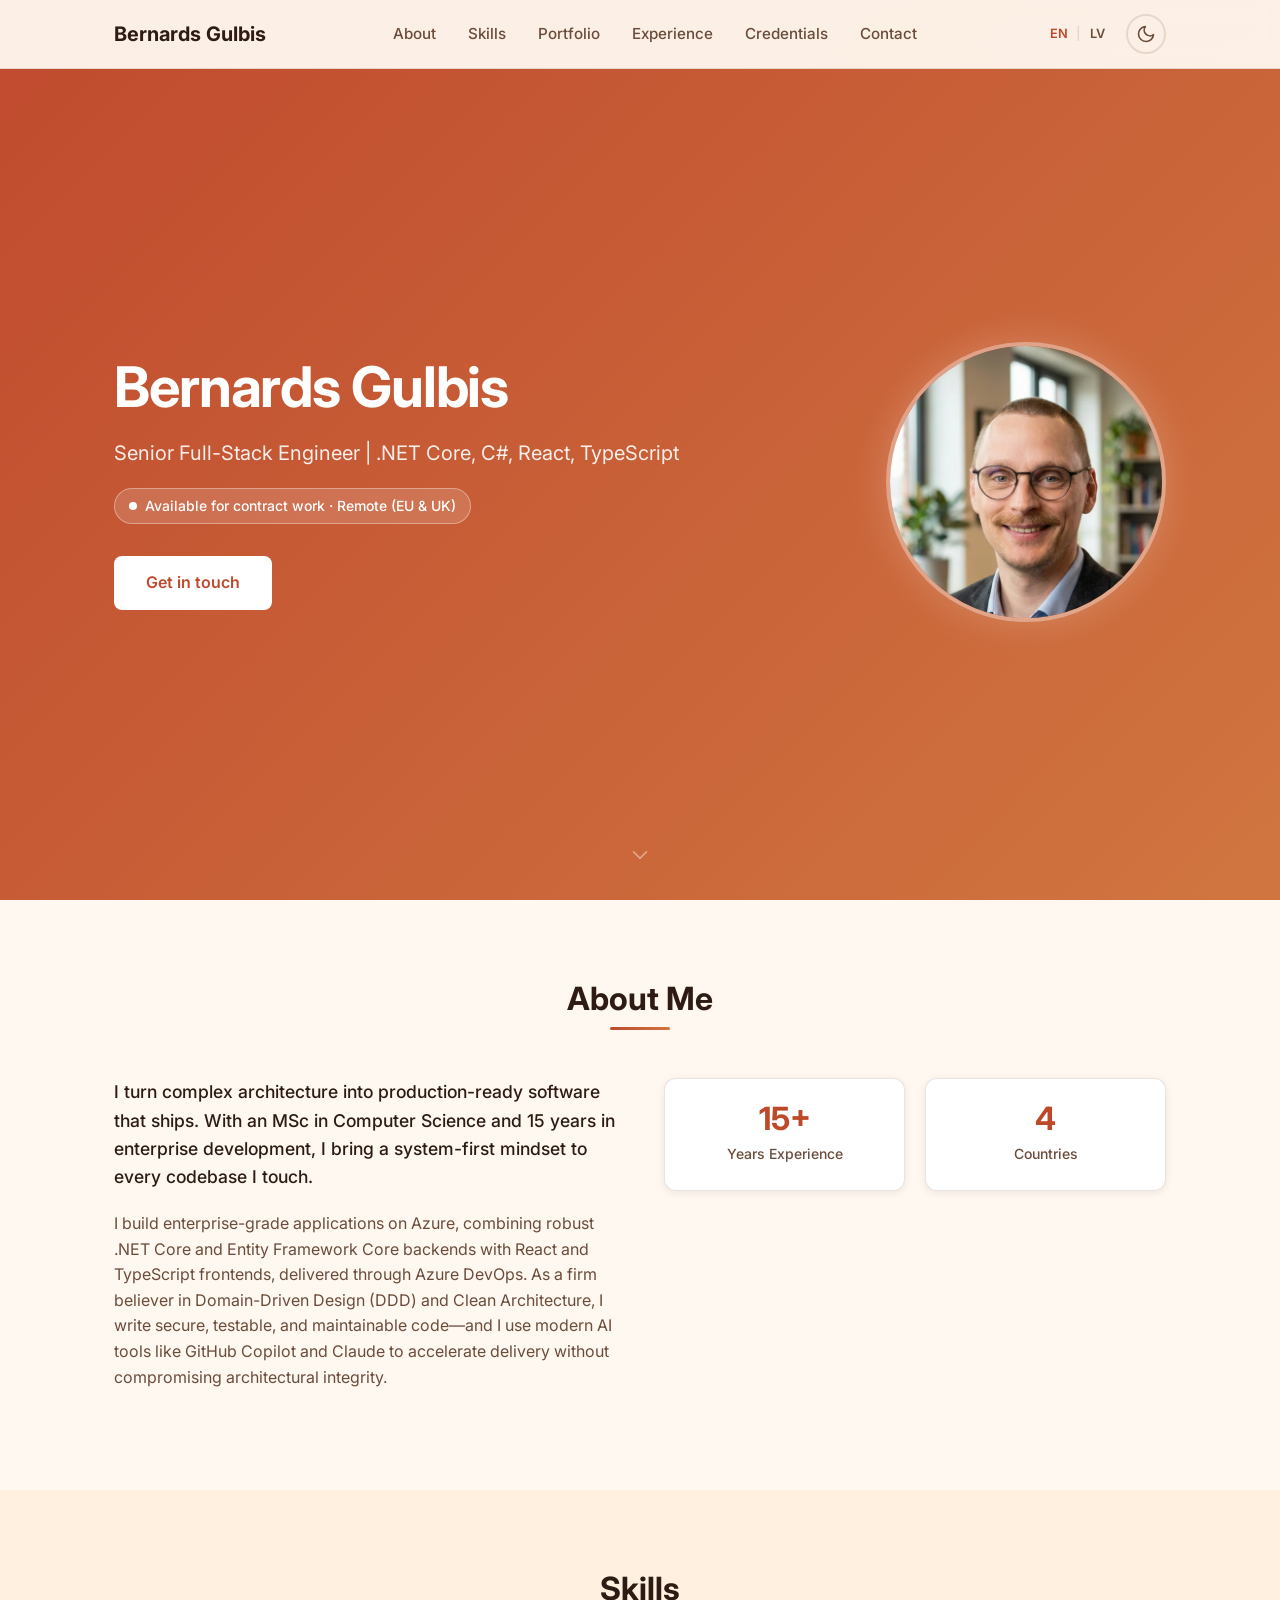
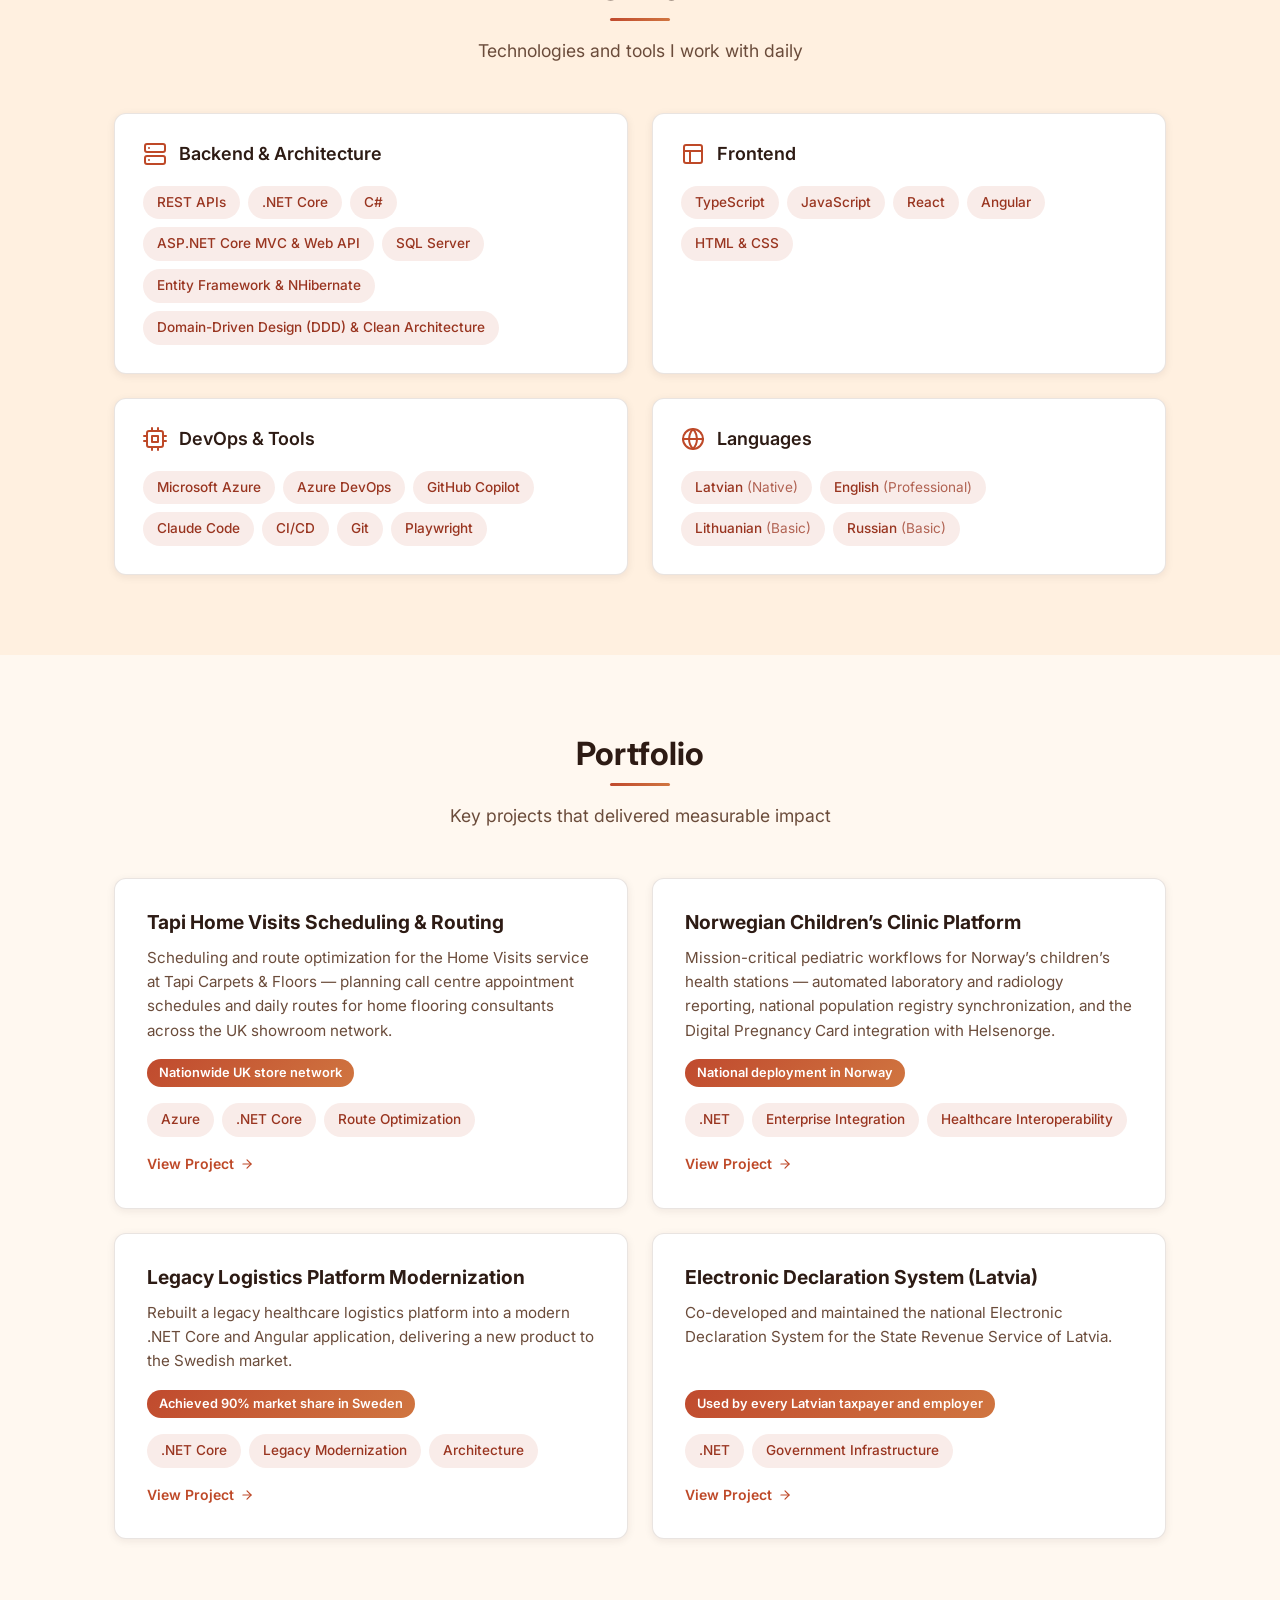
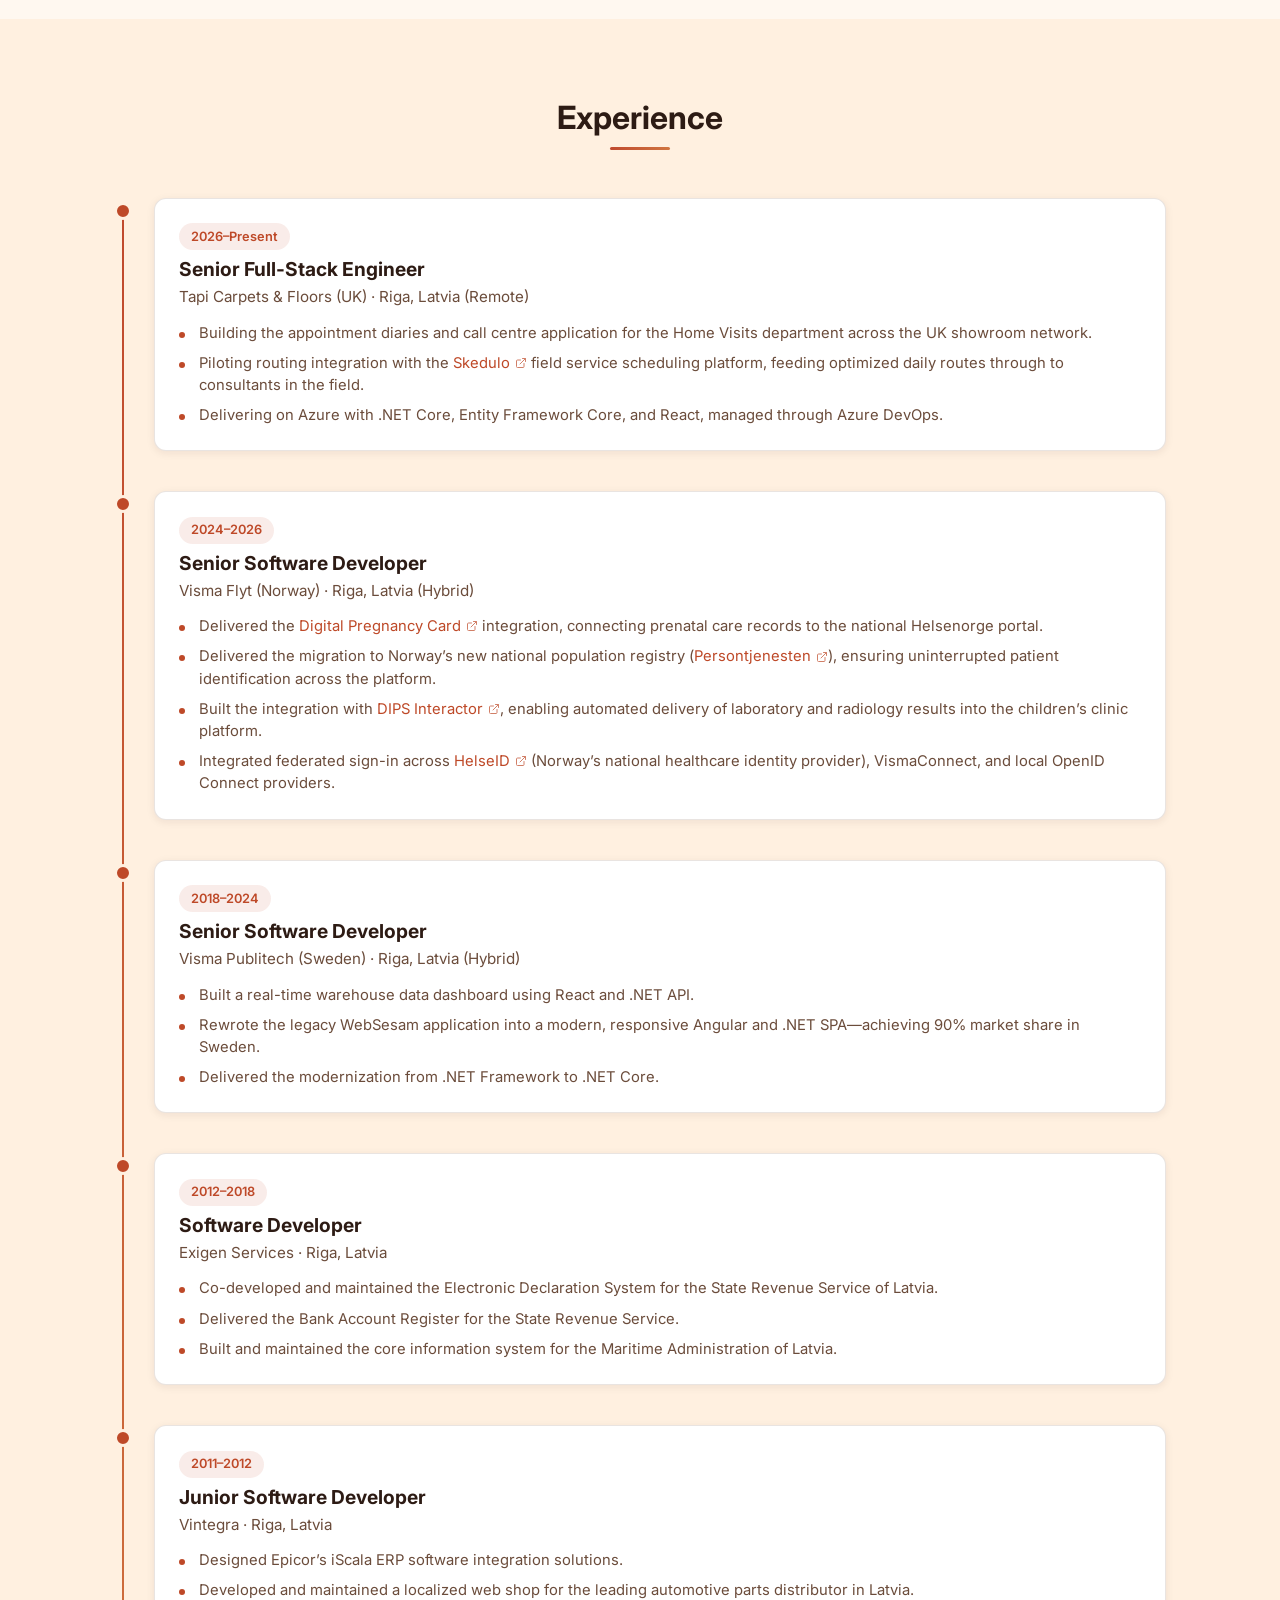
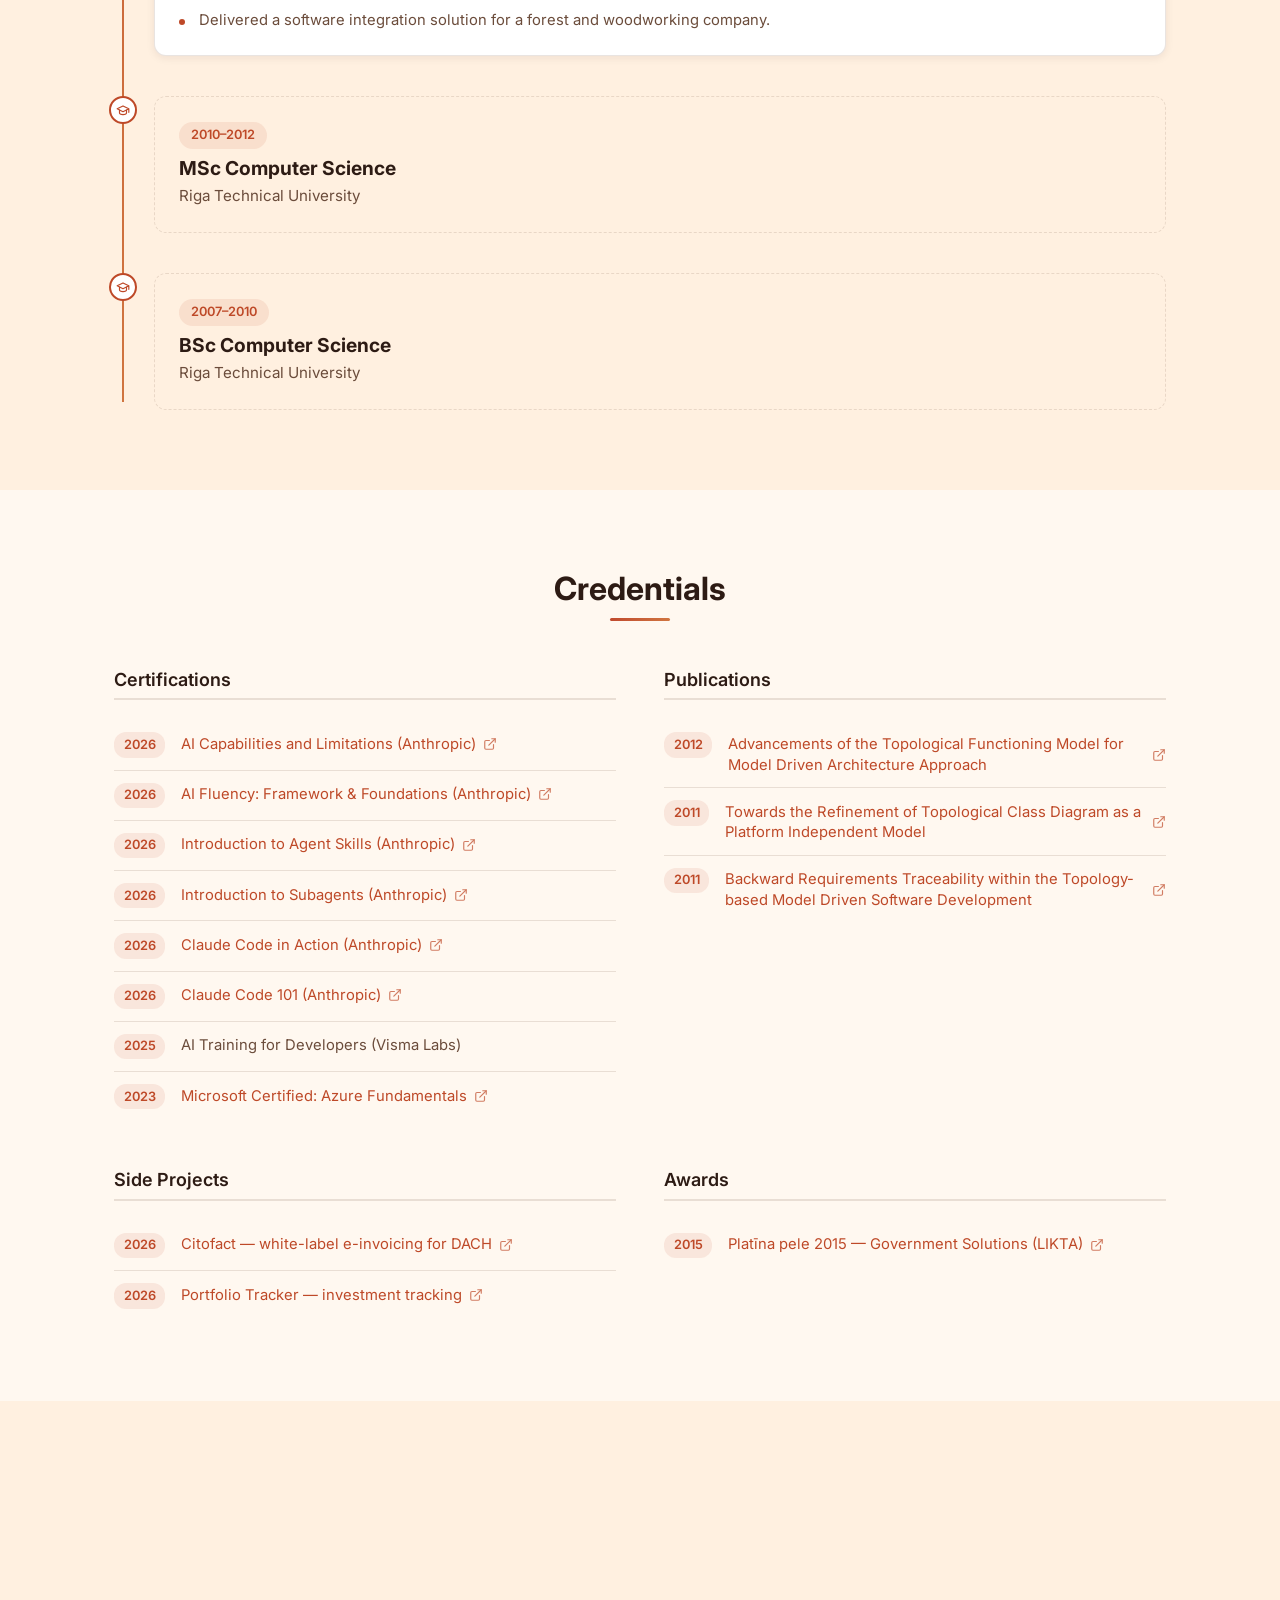
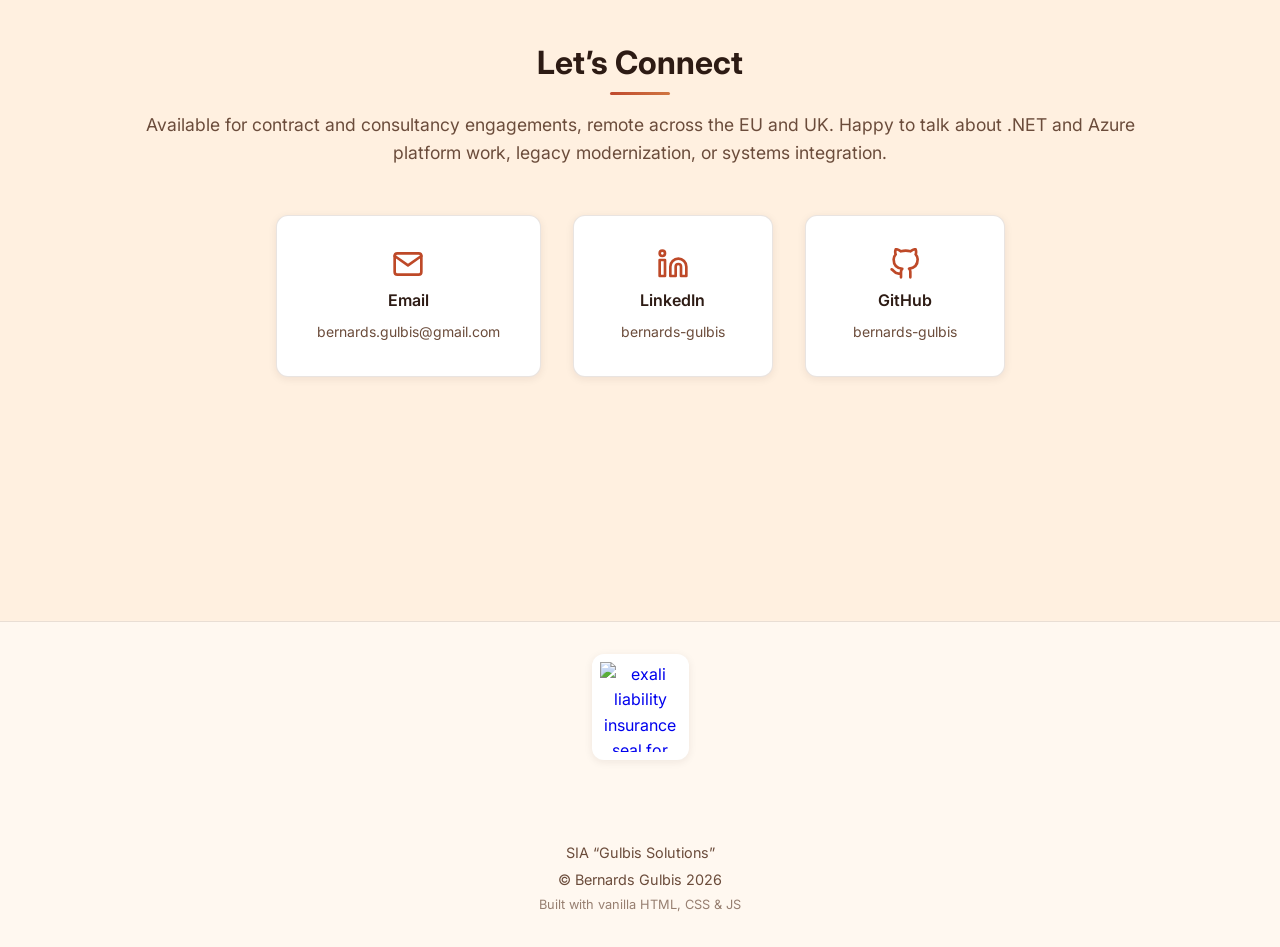
==== commit 9c6ee277: "feat: Add side projects to Credentials section" ====
--- a/index.html
+++ b/index.html
@@ -107,6 +107,10 @@
                     </picture>
                 </div>
             </div>
+            <a href="#about" class="hero__scroll-cue">
+                <span class="sr-only">Scroll to About</span>
+                <svg aria-hidden="true" xmlns="http://www.w3.org/2000/svg" width="26" height="26" viewBox="0 0 24 24" fill="none" stroke="currentColor" stroke-width="1.5" stroke-linecap="round" stroke-linejoin="round"><polyline points="6 9 12 15 18 9"></polyline></svg>
+            </a>
         </section>
 
         <!-- About Me -->
@@ -118,7 +122,6 @@
                 <div class="about reveal">
                     <div class="about__text">
                         <p>I turn complex architecture into production-ready software that ships. With an MSc in Computer Science and 15 years in enterprise development, I bring a system-first mindset to every codebase I touch.</p>
-                        <p>I run SIA &ldquo;Gulbis Solutions&rdquo;, an independent software consultancy based in Riga. I&rsquo;m currently contracted by Tapi Carpets &amp; Floors in the UK, building the scheduling and route optimization systems behind their Home Visits service&mdash;call centre appointment planning and daily routing for home consultants across Tapi&rsquo;s UK showroom network.</p>
                         <p>I build enterprise-grade applications on Azure, combining robust .NET Core and Entity Framework Core backends with React and TypeScript frontends, delivered through Azure DevOps. As a firm believer in Domain-Driven Design (DDD) and Clean Architecture, I write secure, testable, and maintainable code&mdash;and I use modern AI tools like GitHub Copilot and Claude to accelerate delivery without compromising architectural integrity.</p>
                     </div>
                     <div class="about__stats stagger">
@@ -300,16 +303,16 @@
                     <h2 class="section__title">Experience</h2>
                 </div>
                 <div class="timeline stagger">
-                    <!-- Gulbis Solutions -->
+                    <!-- Tapi Carpets & Floors -->
                     <div class="timeline__item">
                         <div class="timeline__dot"></div>
                         <div class="timeline__content">
                             <span class="timeline__date">2026&ndash;Present</span>
-                            <h3 class="timeline__title">Senior Full-Stack Engineer &amp; Founder</h3>
-                            <span class="timeline__company">SIA &ldquo;Gulbis Solutions&rdquo; &middot; Riga, Latvia (Remote)</span>
+                            <h3 class="timeline__title">Senior Full-Stack Engineer</h3>
+                            <span class="timeline__company">Tapi Carpets &amp; Floors (UK) &middot; Riga, Latvia (Remote)</span>
                             <ul class="timeline__highlights" role="list">
-                                <li>Founded an independent software consultancy delivering contract engineering for international clients.</li>
-                                <li>Building the scheduling and route optimization systems for the Home Visits department at <a href="https://www.tapi.co.uk/" target="_blank" rel="noopener noreferrer">Tapi Carpets &amp; Floors<svg class="external-link-icon" aria-hidden="true" xmlns="http://www.w3.org/2000/svg" width="12" height="12" viewBox="0 0 24 24" fill="none" stroke="currentColor" stroke-width="2" stroke-linecap="round" stroke-linejoin="round"><path d="M18 13v6a2 2 0 0 1-2 2H5a2 2 0 0 1-2-2V8a2 2 0 0 1 2-2h6"></path><polyline points="15 3 21 3 21 9"></polyline><line x1="10" y1="14" x2="21" y2="3"></line></svg><span class="sr-only">(opens in new tab)</span></a> (UK) &mdash; call centre appointment planning and daily routing for home consultants across the UK showroom network.</li>
+                                <li>Building the appointment diaries and call centre application for the Home Visits department across the UK showroom network.</li>
+                                <li>Piloting routing integration with the <a href="https://www.skedulo.com/" target="_blank" rel="noopener noreferrer">Skedulo<svg class="external-link-icon" aria-hidden="true" xmlns="http://www.w3.org/2000/svg" width="12" height="12" viewBox="0 0 24 24" fill="none" stroke="currentColor" stroke-width="2" stroke-linecap="round" stroke-linejoin="round"><path d="M18 13v6a2 2 0 0 1-2 2H5a2 2 0 0 1-2-2V8a2 2 0 0 1 2-2h6"></path><polyline points="15 3 21 3 21 9"></polyline><line x1="10" y1="14" x2="21" y2="3"></line></svg><span class="sr-only">(opens in new tab)</span></a> field service scheduling platform, feeding optimized daily routes through to consultants in the field.</li>
                                 <li>Delivering on Azure with .NET Core, Entity Framework Core, and React, managed through Azure DevOps.</li>
                             </ul>
                         </div>
@@ -320,7 +323,7 @@
                         <div class="timeline__content">
                             <span class="timeline__date">2024&ndash;2026</span>
                             <h3 class="timeline__title">Senior Software Developer</h3>
-                            <span class="timeline__company">Visma Flyt &middot; Riga, Latvia</span>
+                            <span class="timeline__company">Visma Flyt (Norway) &middot; Riga, Latvia (Hybrid)</span>
                             <ul class="timeline__highlights" role="list">
                                 <li>Delivered the <a href="https://www.helsenorge.no/en/pregnancy-and-maternity-care-in-norway/antenatal-health-card/" target="_blank" rel="noopener noreferrer">Digital Pregnancy Card<svg class="external-link-icon" aria-hidden="true" xmlns="http://www.w3.org/2000/svg" width="12" height="12" viewBox="0 0 24 24" fill="none" stroke="currentColor" stroke-width="2" stroke-linecap="round" stroke-linejoin="round"><path d="M18 13v6a2 2 0 0 1-2 2H5a2 2 0 0 1-2-2V8a2 2 0 0 1 2-2h6"></path><polyline points="15 3 21 3 21 9"></polyline><line x1="10" y1="14" x2="21" y2="3"></line></svg><span class="sr-only">(opens in new tab)</span></a> integration, connecting prenatal care records to the national Helsenorge portal.</li>
                                 <li>Delivered the migration to Norway&rsquo;s new national population registry (<a href="https://www.nhn.no/tjenester/persontjenesten" target="_blank" rel="noopener noreferrer">Persontjenesten<svg class="external-link-icon" aria-hidden="true" xmlns="http://www.w3.org/2000/svg" width="12" height="12" viewBox="0 0 24 24" fill="none" stroke="currentColor" stroke-width="2" stroke-linecap="round" stroke-linejoin="round"><path d="M18 13v6a2 2 0 0 1-2 2H5a2 2 0 0 1-2-2V8a2 2 0 0 1 2-2h6"></path><polyline points="15 3 21 3 21 9"></polyline><line x1="10" y1="14" x2="21" y2="3"></line></svg><span class="sr-only">(opens in new tab)</span></a>), ensuring uninterrupted patient identification across the platform.</li>
@@ -335,7 +338,7 @@
                         <div class="timeline__content">
                             <span class="timeline__date">2018&ndash;2024</span>
                             <h3 class="timeline__title">Senior Software Developer</h3>
-                            <span class="timeline__company">Visma Publitech &middot; Riga, Latvia</span>
+                            <span class="timeline__company">Visma Publitech (Sweden) &middot; Riga, Latvia (Hybrid)</span>
                             <ul class="timeline__highlights" role="list">
                                 <li>Built a real-time warehouse data dashboard using React and .NET API.</li>
                                 <li>Rewrote the legacy WebSesam application into a modern, responsive Angular and .NET SPA&mdash;achieving 90% market share in Sweden.</li>
@@ -448,28 +451,41 @@
                         </ul>
                     </div>
                     <div class="credentials__group">
+                        <h3 class="credentials__heading">Publications</h3>
+                        <ul class="credentials__list" role="list">
+                            <li>
+                                <span class="credentials__year">2012</span>
+                                <a class="credentials__name" href="https://www.scitepress.org/PublicationsDetail.aspx?ID=uH6opMlsEcE=&amp;t=1" target="_blank" rel="noopener noreferrer">Advancements of the Topological Functioning Model for Model Driven Architecture Approach<svg class="credentials__link-icon" aria-hidden="true" xmlns="http://www.w3.org/2000/svg" width="14" height="14" viewBox="0 0 24 24" fill="none" stroke="currentColor" stroke-width="2" stroke-linecap="round" stroke-linejoin="round"><path d="M18 13v6a2 2 0 0 1-2 2H5a2 2 0 0 1-2-2V8a2 2 0 0 1 2-2h6"></path><polyline points="15 3 21 3 21 9"></polyline><line x1="10" y1="14" x2="21" y2="3"></line></svg></a>
+                            </li>
+                            <li>
+                                <span class="credentials__year">2011</span>
+                                <a class="credentials__name" href="https://www.scitepress.org/PublicationsDetail.aspx?ID=5UR68TwdpHE=&amp;t=1" target="_blank" rel="noopener noreferrer">Towards the Refinement of Topological Class Diagram as a Platform Independent Model<svg class="credentials__link-icon" aria-hidden="true" xmlns="http://www.w3.org/2000/svg" width="14" height="14" viewBox="0 0 24 24" fill="none" stroke="currentColor" stroke-width="2" stroke-linecap="round" stroke-linejoin="round"><path d="M18 13v6a2 2 0 0 1-2 2H5a2 2 0 0 1-2-2V8a2 2 0 0 1 2-2h6"></path><polyline points="15 3 21 3 21 9"></polyline><line x1="10" y1="14" x2="21" y2="3"></line></svg></a>
+                            </li>
+                            <li>
+                                <span class="credentials__year">2011</span>
+                                <a class="credentials__name" href="https://www.scitepress.org/PublicationsDetail.aspx?ID=cq5BhFT2qug=&amp;t=1" target="_blank" rel="noopener noreferrer">Backward Requirements Traceability within the Topology-based Model Driven Software Development<svg class="credentials__link-icon" aria-hidden="true" xmlns="http://www.w3.org/2000/svg" width="14" height="14" viewBox="0 0 24 24" fill="none" stroke="currentColor" stroke-width="2" stroke-linecap="round" stroke-linejoin="round"><path d="M18 13v6a2 2 0 0 1-2 2H5a2 2 0 0 1-2-2V8a2 2 0 0 1 2-2h6"></path><polyline points="15 3 21 3 21 9"></polyline><line x1="10" y1="14" x2="21" y2="3"></line></svg></a>
+                            </li>
+                        </ul>
+                    </div>
+                    <div class="credentials__group">
+                        <h3 class="credentials__heading">Side Projects</h3>
+                        <ul class="credentials__list" role="list">
+                            <li>
+                                <span class="credentials__year">2026</span>
+                                <a class="credentials__name" href="https://citofact.com" target="_blank" rel="noopener noreferrer">Citofact &mdash; white-label e-invoicing for DACH<svg class="credentials__link-icon" aria-hidden="true" xmlns="http://www.w3.org/2000/svg" width="14" height="14" viewBox="0 0 24 24" fill="none" stroke="currentColor" stroke-width="2" stroke-linecap="round" stroke-linejoin="round"><path d="M18 13v6a2 2 0 0 1-2 2H5a2 2 0 0 1-2-2V8a2 2 0 0 1 2-2h6"></path><polyline points="15 3 21 3 21 9"></polyline><line x1="10" y1="14" x2="21" y2="3"></line></svg></a>
+                            </li>
+                            <li>
+                                <span class="credentials__year">2026</span>
+                                <a class="credentials__name" href="https://portfolio-tracker-v4.vercel.app" target="_blank" rel="noopener noreferrer">Portfolio Tracker &mdash; investment tracking<svg class="credentials__link-icon" aria-hidden="true" xmlns="http://www.w3.org/2000/svg" width="14" height="14" viewBox="0 0 24 24" fill="none" stroke="currentColor" stroke-width="2" stroke-linecap="round" stroke-linejoin="round"><path d="M18 13v6a2 2 0 0 1-2 2H5a2 2 0 0 1-2-2V8a2 2 0 0 1 2-2h6"></path><polyline points="15 3 21 3 21 9"></polyline><line x1="10" y1="14" x2="21" y2="3"></line></svg></a>
+                            </li>
+                        </ul>
+                    </div>
+                    <div class="credentials__group">
                         <h3 class="credentials__heading">Awards</h3>
                         <ul class="credentials__list" role="list">
                             <li>
                                 <span class="credentials__year">2015</span>
                                 <a class="credentials__name" href="https://likta.lv/platina-pele/" target="_blank" rel="noopener noreferrer">Plat&#299;na pele 2015 &mdash; Government Solutions (LIKTA)<svg class="credentials__link-icon" aria-hidden="true" xmlns="http://www.w3.org/2000/svg" width="14" height="14" viewBox="0 0 24 24" fill="none" stroke="currentColor" stroke-width="2" stroke-linecap="round" stroke-linejoin="round"><path d="M18 13v6a2 2 0 0 1-2 2H5a2 2 0 0 1-2-2V8a2 2 0 0 1 2-2h6"></path><polyline points="15 3 21 3 21 9"></polyline><line x1="10" y1="14" x2="21" y2="3"></line></svg></a>
-                            </li>
-                        </ul>
-                    </div>
-                    <div class="credentials__group">
-                        <h3 class="credentials__heading">Publications</h3>
-                        <ul class="credentials__list" role="list">
-                            <li>
-                                <span class="credentials__year">2012</span>
-                                <a class="credentials__name" href="https://www.scitepress.org/PublicationsDetail.aspx?ID=uH6opMlsEcE=&amp;t=1" target="_blank" rel="noopener noreferrer">Advancements of the Topological Functioning Model for Model Driven Architecture Approach<svg class="credentials__link-icon" aria-hidden="true" xmlns="http://www.w3.org/2000/svg" width="14" height="14" viewBox="0 0 24 24" fill="none" stroke="currentColor" stroke-width="2" stroke-linecap="round" stroke-linejoin="round"><path d="M18 13v6a2 2 0 0 1-2 2H5a2 2 0 0 1-2-2V8a2 2 0 0 1 2-2h6"></path><polyline points="15 3 21 3 21 9"></polyline><line x1="10" y1="14" x2="21" y2="3"></line></svg></a>
-                            </li>
-                            <li>
-                                <span class="credentials__year">2011</span>
-                                <a class="credentials__name" href="https://www.scitepress.org/PublicationsDetail.aspx?ID=5UR68TwdpHE=&amp;t=1" target="_blank" rel="noopener noreferrer">Towards the Refinement of Topological Class Diagram as a Platform Independent Model<svg class="credentials__link-icon" aria-hidden="true" xmlns="http://www.w3.org/2000/svg" width="14" height="14" viewBox="0 0 24 24" fill="none" stroke="currentColor" stroke-width="2" stroke-linecap="round" stroke-linejoin="round"><path d="M18 13v6a2 2 0 0 1-2 2H5a2 2 0 0 1-2-2V8a2 2 0 0 1 2-2h6"></path><polyline points="15 3 21 3 21 9"></polyline><line x1="10" y1="14" x2="21" y2="3"></line></svg></a>
-                            </li>
-                            <li>
-                                <span class="credentials__year">2011</span>
-                                <a class="credentials__name" href="https://www.scitepress.org/PublicationsDetail.aspx?ID=cq5BhFT2qug=&amp;t=1" target="_blank" rel="noopener noreferrer">Backward Requirements Traceability within the Topology-based Model Driven Software Development<svg class="credentials__link-icon" aria-hidden="true" xmlns="http://www.w3.org/2000/svg" width="14" height="14" viewBox="0 0 24 24" fill="none" stroke="currentColor" stroke-width="2" stroke-linecap="round" stroke-linejoin="round"><path d="M18 13v6a2 2 0 0 1-2 2H5a2 2 0 0 1-2-2V8a2 2 0 0 1 2-2h6"></path><polyline points="15 3 21 3 21 9"></polyline><line x1="10" y1="14" x2="21" y2="3"></line></svg></a>
                             </li>
                         </ul>
                     </div>
--- a/css/style.css
+++ b/css/style.css
@@ -414,6 +414,32 @@
     object-position: center top;
 }
 
+/* Scroll cue. The hero is a full 100vh with nothing peeking past the fold, so
+   this marks the edge without competing with the CTA. Sits on the gradient, so
+   it uses translucent white like `.hero__availability` instead of the theme
+   tokens. `.hero` is already `position: relative`. */
+.hero__scroll-cue {
+    position: absolute;
+    bottom: 2rem;
+    left: 50%;
+    transform: translateX(-50%);
+    display: flex;
+    color: rgba(255, 255, 255, 0.45);
+    transition: color 0.2s ease;
+}
+
+.hero__scroll-cue:hover {
+    color: rgba(255, 255, 255, 0.85);
+}
+
+/* Below 1024px the hero stacks (image above text) and reaches the fold on its
+   own; on short viewports the cue would collide with the CTA. Hide it in both. */
+@media (max-width: 1024px), (max-height: 700px) {
+    .hero__scroll-cue {
+        display: none;
+    }
+}
+
 /* ==========================================================================
    About Me
    ========================================================================== */
@@ -529,7 +555,6 @@
     font-size: 0.85rem;
     font-weight: 500;
     border-radius: 20px;
-    white-space: nowrap;
 }
 
 .tag small {
@@ -904,7 +929,8 @@
     border-top: 1px solid var(--border-color);
 }
 
-.footer__text {
+.footer__text,
+.footer__company {
     color: var(--text-secondary);
     font-size: 0.9rem;
     margin-bottom: 0.25rem;
@@ -932,12 +958,6 @@
 .footer__seal:hover {
     transform: translateY(-4px);
     box-shadow: 0 8px 24px var(--card-shadow);
-}
-
-.footer__company {
-    color: var(--text-secondary);
-    font-size: 0.9rem;
-    margin-bottom: 0.25rem;
 }
 
 /* --- Screen reader only utility --- */
@@ -1162,6 +1182,7 @@
         padding: 1.25rem;
     }
 
+    /* --- Mobile Footer --- */
     /* Height is left to the global `img { height: auto }` so the seal keeps
        its intrinsic 81:90 ratio; a literal 65px would squeeze it by ~0.5px. */
     .footer__seal img {
@@ -1185,13 +1206,6 @@
 
     .stat-card__number {
         font-size: 1.5rem;
-    }
-
-    /* The longest tags (e.g. "Domain-Driven Design (DDD) & Clean Architecture")
-       are wider than the card at this size, and the global `white-space: nowrap`
-       pushed the whole page into horizontal scroll. Let them wrap instead. */
-    .tag {
-        white-space: normal;
     }
 }
 
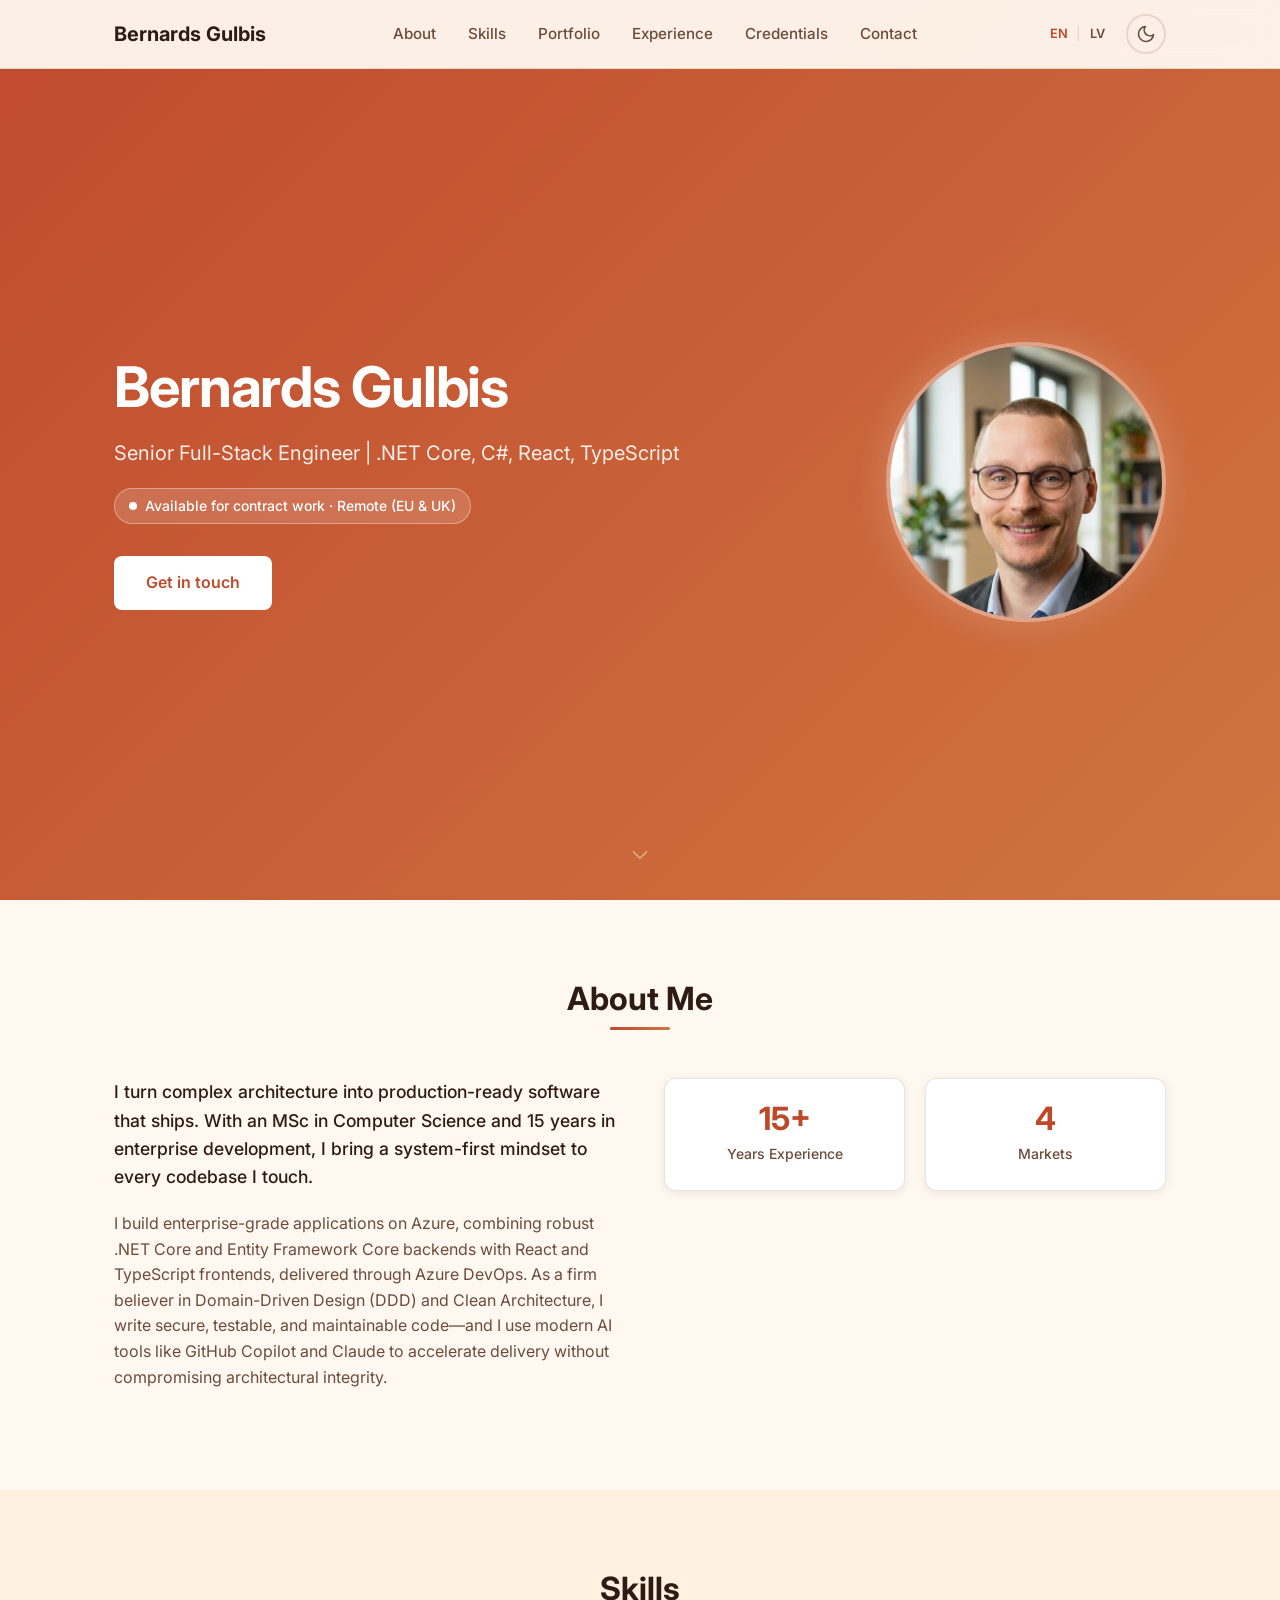
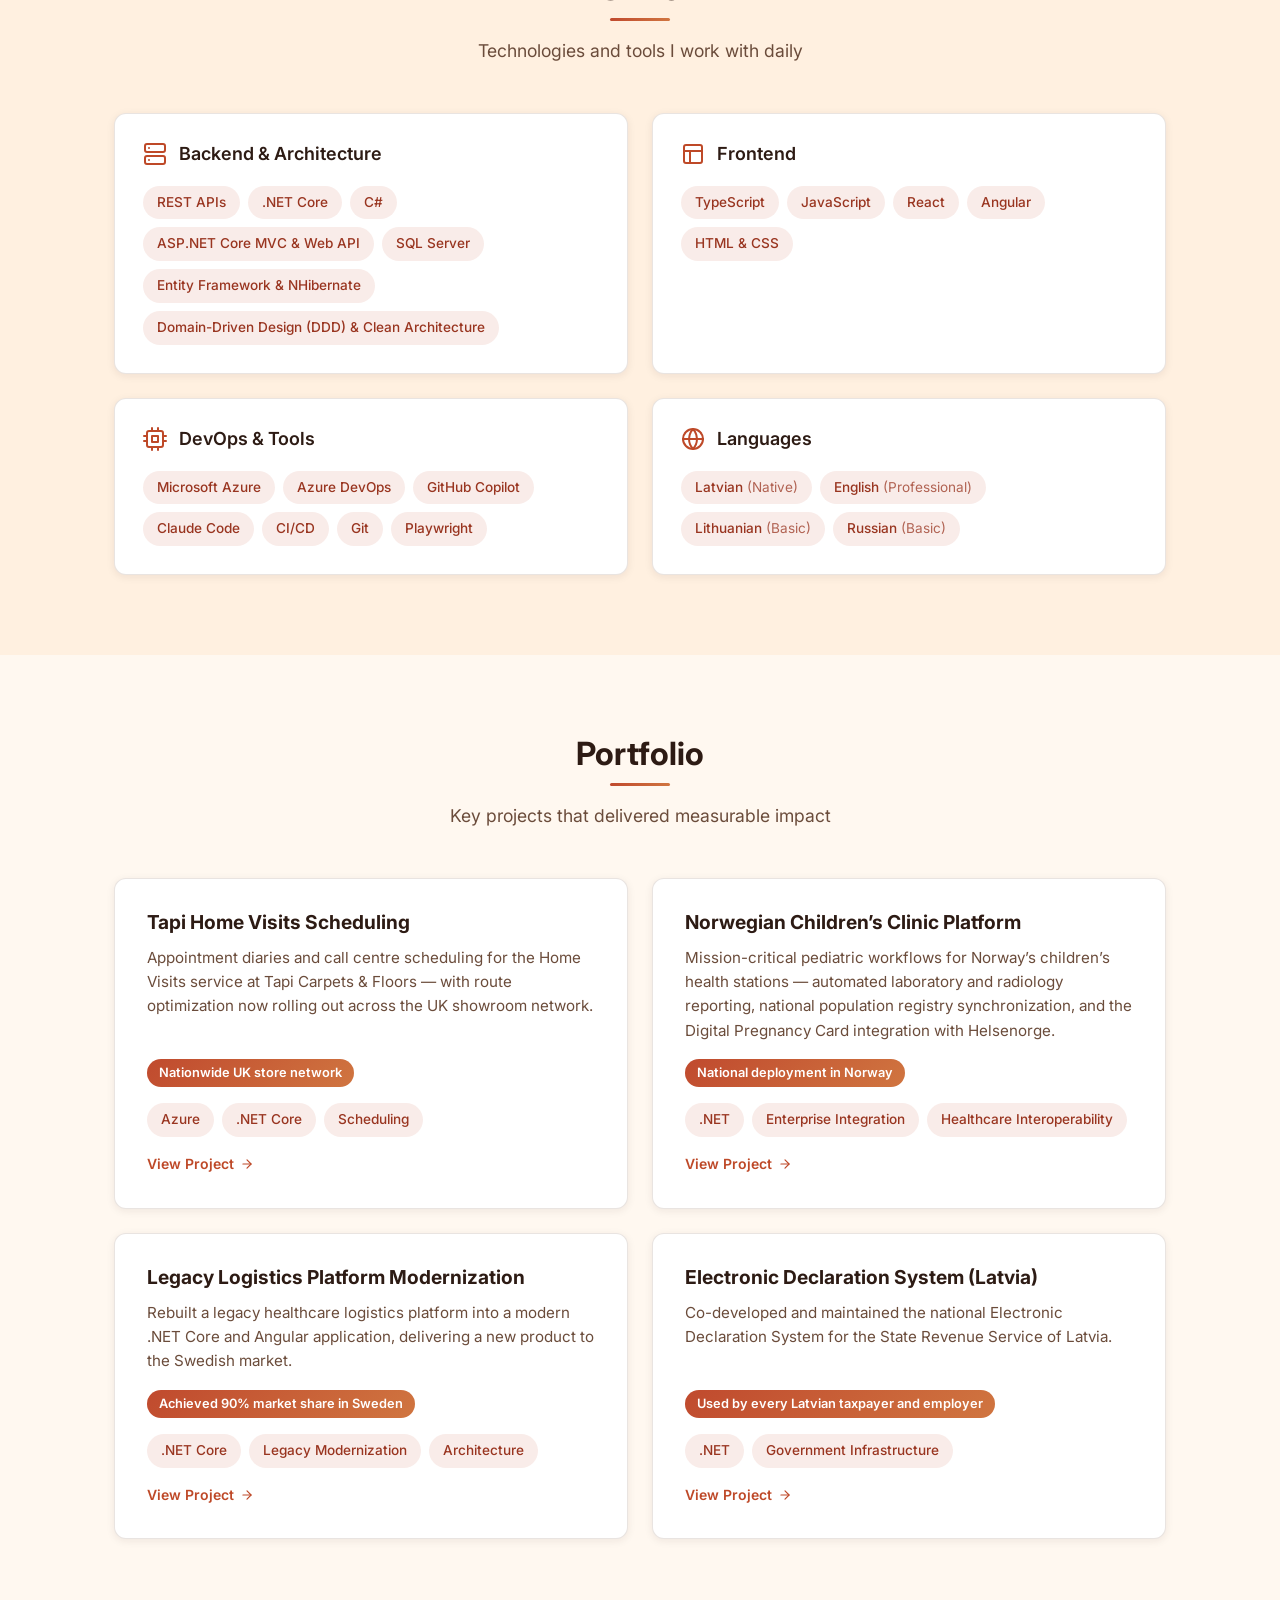
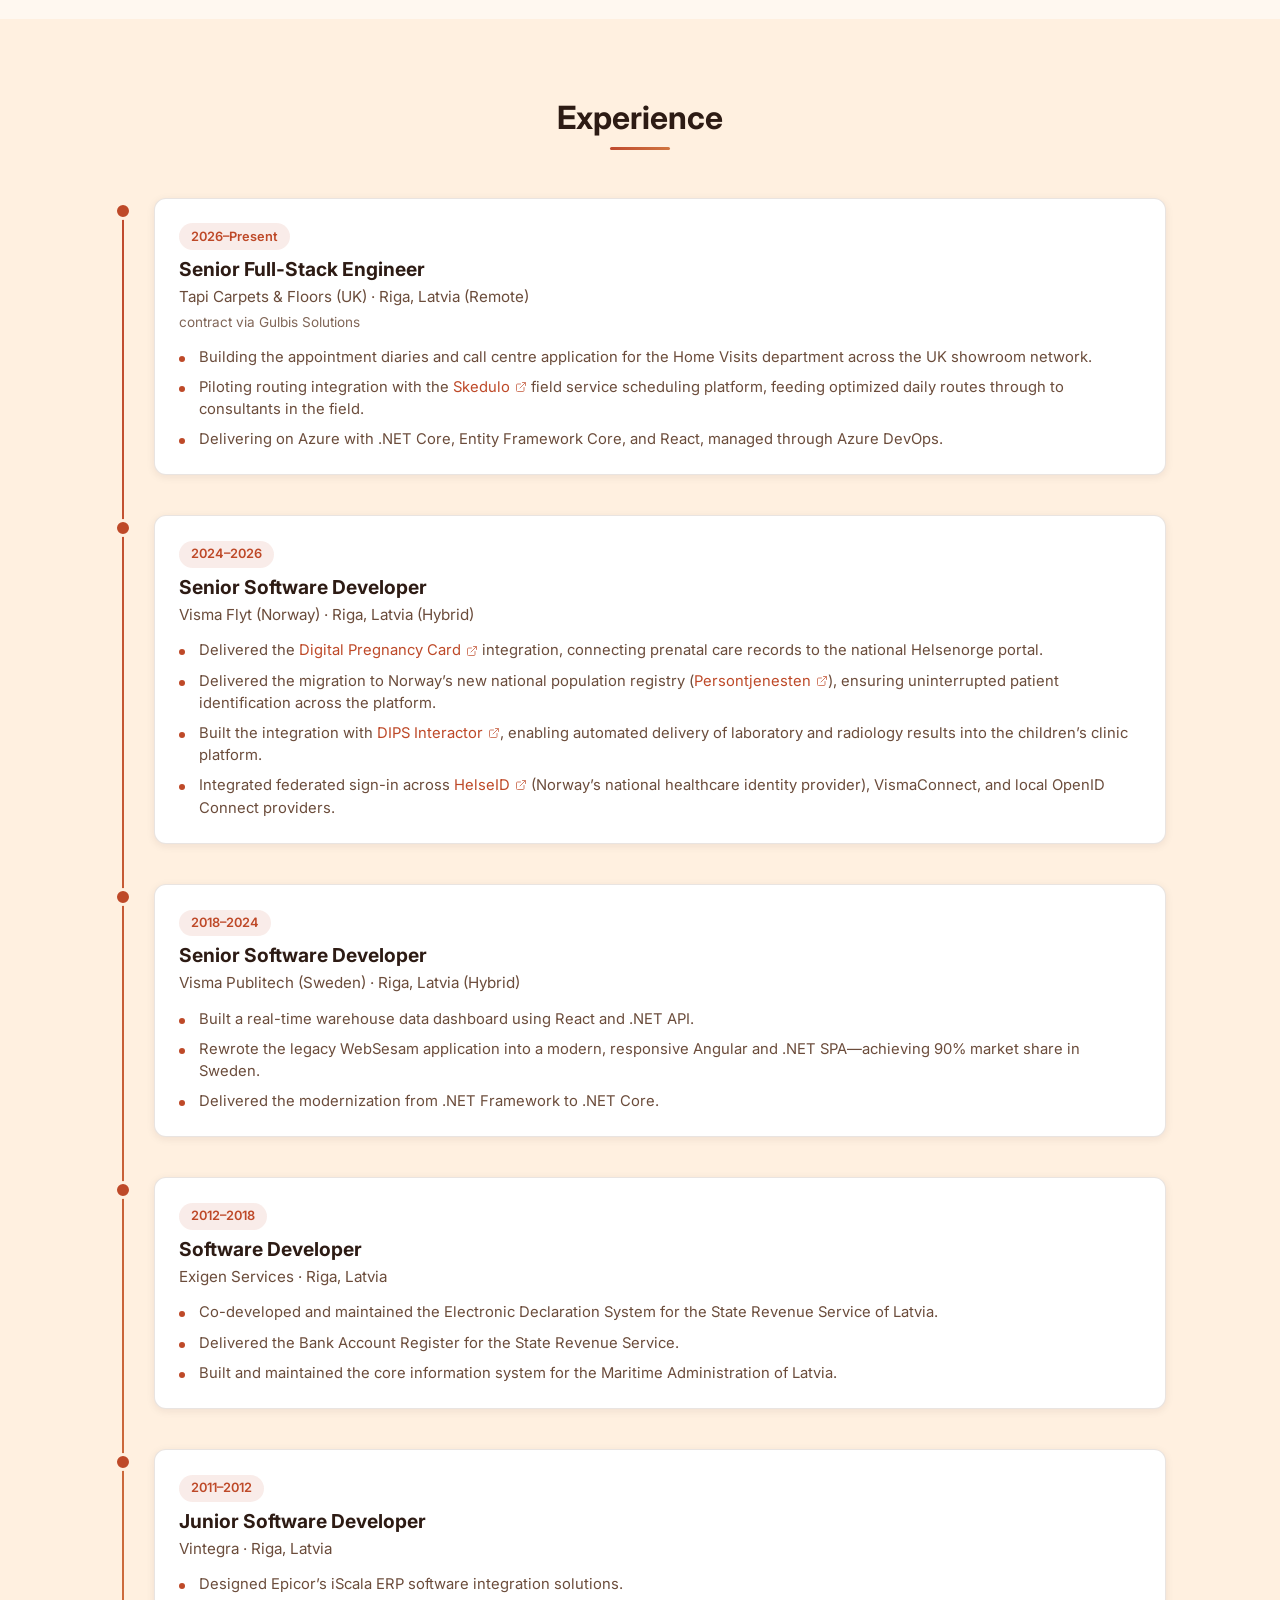
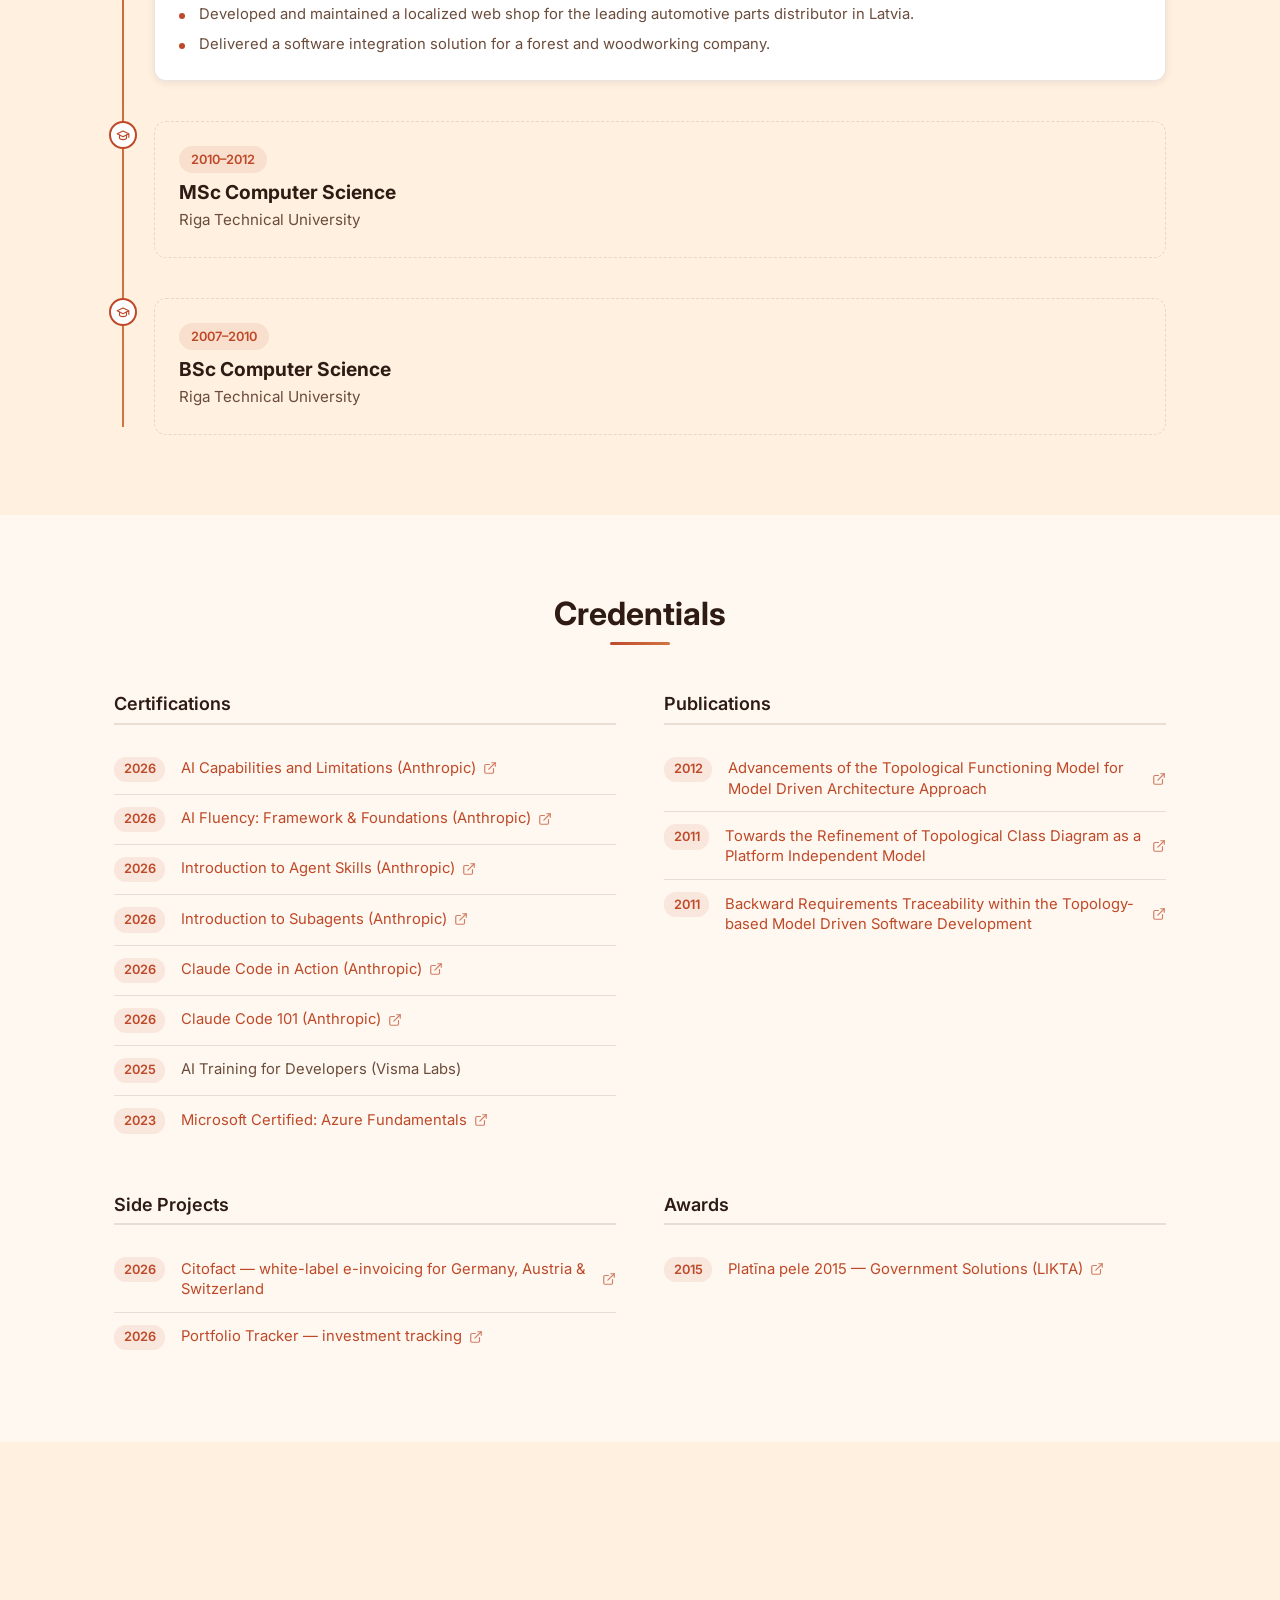
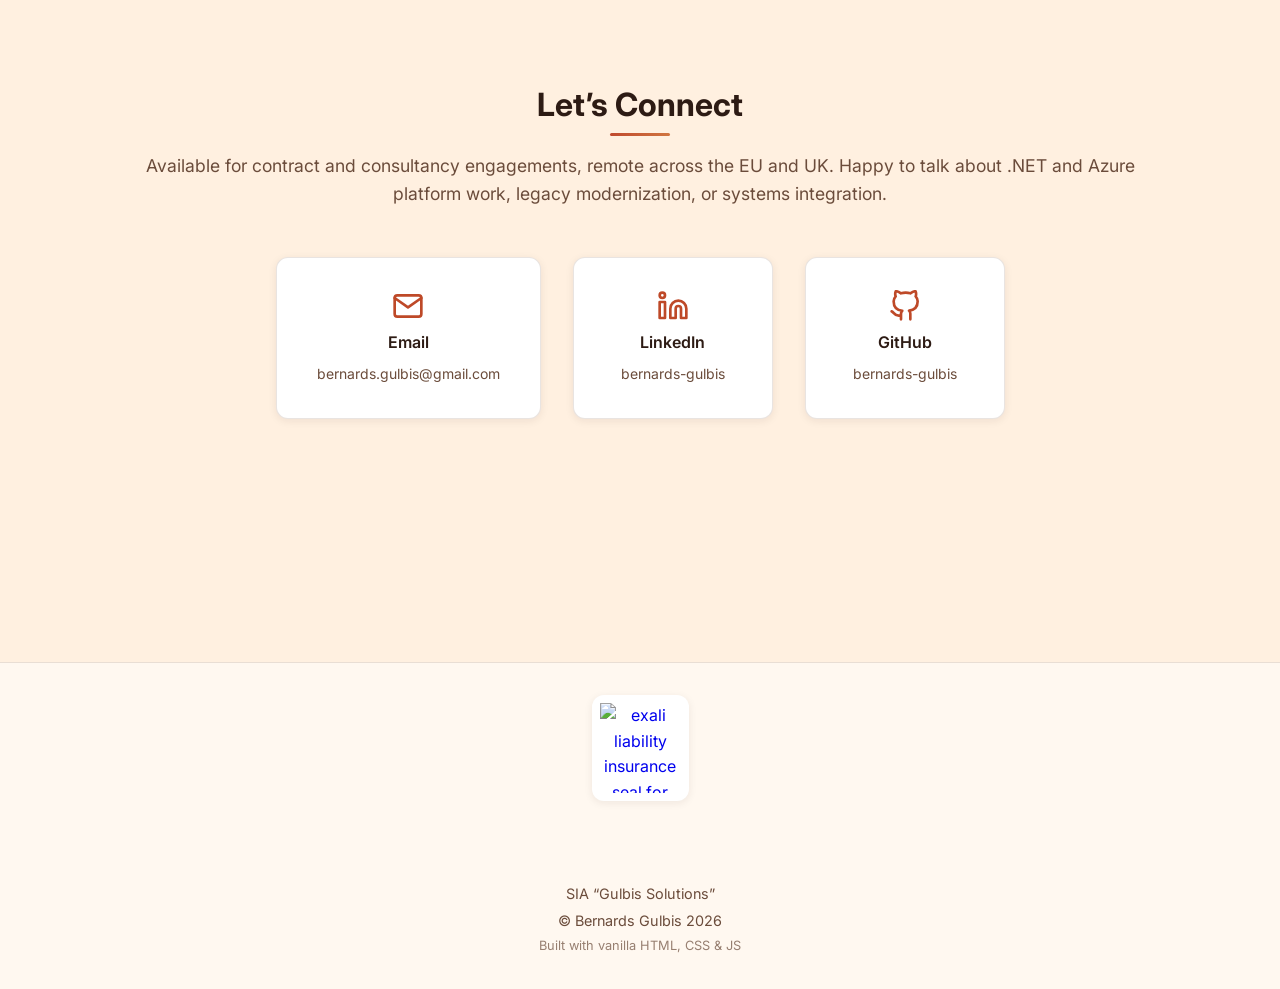
==== commit 14148df1: "feat: Realign page narrative after Experience rework" ====
--- a/index.html
+++ b/index.html
@@ -3,7 +3,7 @@
 <head>
     <meta charset="UTF-8">
     <meta name="viewport" content="width=device-width, initial-scale=1.0">
-    <meta name="description" content="Bernards Gulbis - Senior Full-Stack Engineer and founder of SIA &ldquo;Gulbis Solutions&rdquo;. .NET Core, C#, React, TypeScript and Azure. Available for contract work, remote across the EU and UK.">
+    <meta name="description" content="Bernards Gulbis - Senior Full-Stack Engineer contracting through Gulbis Solutions. .NET Core, C#, React, TypeScript and Azure. Available for contract work, remote across the EU and UK.">
     <title>Bernards Gulbis | Senior Full-Stack Engineer</title>
     <link rel="canonical" href="https://bg.id.lv/index.html">
     <link rel="alternate" hreflang="en" href="https://bg.id.lv/index.html">
@@ -11,13 +11,13 @@
     <meta property="og:type" content="website">
     <meta property="og:url" content="https://bg.id.lv/index.html">
     <meta property="og:title" content="Bernards Gulbis | Senior Full-Stack Engineer">
-    <meta property="og:description" content="Senior Full-Stack Engineer and founder of SIA &ldquo;Gulbis Solutions&rdquo;. .NET Core, C#, React, TypeScript and Azure. Available for contract work, remote across the EU and UK.">
+    <meta property="og:description" content="Senior Full-Stack Engineer contracting through Gulbis Solutions. .NET Core, C#, React, TypeScript and Azure. Available for contract work, remote across the EU and UK.">
     <meta property="og:image" content="https://bg.id.lv/assets/img/profile.png">
     <meta property="og:locale" content="en_US">
     <meta property="og:locale:alternate" content="lv_LV">
     <meta name="twitter:card" content="summary_large_image">
     <meta name="twitter:title" content="Bernards Gulbis | Senior Full-Stack Engineer">
-    <meta name="twitter:description" content="Senior Full-Stack Engineer and founder of SIA &ldquo;Gulbis Solutions&rdquo;. .NET Core, C#, React, TypeScript and Azure. Available for contract work, remote across the EU and UK.">
+    <meta name="twitter:description" content="Senior Full-Stack Engineer contracting through Gulbis Solutions. .NET Core, C#, React, TypeScript and Azure. Available for contract work, remote across the EU and UK.">
     <meta name="twitter:image" content="https://bg.id.lv/assets/img/profile.png">
     <link rel="icon" type="image/svg+xml" href="assets/img/favicon.svg">
     <link rel="preconnect" href="https://fonts.googleapis.com">
@@ -131,7 +131,7 @@
                         </div>
                         <div class="stat-card">
                             <span class="stat-card__number">4</span>
-                            <span class="stat-card__label">Countries</span>
+                            <span class="stat-card__label">Markets</span>
                         </div>
                     </div>
                 </div>
@@ -242,15 +242,15 @@
                 </div>
                 <div class="projects stagger">
                     <div class="project-card">
-                        <h3 class="project-card__title">Tapi Home Visits Scheduling &amp; Routing</h3>
-                        <p class="project-card__description">Scheduling and route optimization for the Home Visits service at Tapi Carpets &amp; Floors &mdash; planning call centre appointment schedules and daily routes for home flooring consultants across the UK showroom network.</p>
+                        <h3 class="project-card__title">Tapi Home Visits Scheduling</h3>
+                        <p class="project-card__description">Appointment diaries and call centre scheduling for the Home Visits service at Tapi Carpets &amp; Floors &mdash; with route optimization now rolling out across the UK showroom network.</p>
                         <div class="project-card__impact">
                             <span class="project-card__metric">Nationwide UK store network</span>
                         </div>
                         <div class="project-card__tags">
                             <span class="tag">Azure</span>
                             <span class="tag">.NET Core</span>
-                            <span class="tag">Route Optimization</span>
+                            <span class="tag">Scheduling</span>
                         </div>
                         <a class="project-card__link" href="https://www.tapi.co.uk/" target="_blank" rel="noopener noreferrer">View Project <svg aria-hidden="true" xmlns="http://www.w3.org/2000/svg" width="14" height="14" viewBox="0 0 24 24" fill="none" stroke="currentColor" stroke-width="2" stroke-linecap="round" stroke-linejoin="round"><line x1="5" y1="12" x2="19" y2="12"></line><polyline points="12 5 19 12 12 19"></polyline></svg><span class="sr-only">(opens in new tab)</span></a>
                     </div>
@@ -309,7 +309,7 @@
                         <div class="timeline__content">
                             <span class="timeline__date">2026&ndash;Present</span>
                             <h3 class="timeline__title">Senior Full-Stack Engineer</h3>
-                            <span class="timeline__company">Tapi Carpets &amp; Floors (UK) &middot; Riga, Latvia (Remote)</span>
+                            <span class="timeline__company">Tapi Carpets &amp; Floors (UK) &middot; Riga, Latvia (Remote)<small class="timeline__engagement">contract via Gulbis Solutions</small></span>
                             <ul class="timeline__highlights" role="list">
                                 <li>Building the appointment diaries and call centre application for the Home Visits department across the UK showroom network.</li>
                                 <li>Piloting routing integration with the <a href="https://www.skedulo.com/" target="_blank" rel="noopener noreferrer">Skedulo<svg class="external-link-icon" aria-hidden="true" xmlns="http://www.w3.org/2000/svg" width="12" height="12" viewBox="0 0 24 24" fill="none" stroke="currentColor" stroke-width="2" stroke-linecap="round" stroke-linejoin="round"><path d="M18 13v6a2 2 0 0 1-2 2H5a2 2 0 0 1-2-2V8a2 2 0 0 1 2-2h6"></path><polyline points="15 3 21 3 21 9"></polyline><line x1="10" y1="14" x2="21" y2="3"></line></svg><span class="sr-only">(opens in new tab)</span></a> field service scheduling platform, feeding optimized daily routes through to consultants in the field.</li>
@@ -418,27 +418,27 @@
                         <ul class="credentials__list" role="list">
                             <li>
                                 <span class="credentials__year">2026</span>
-                                <a class="credentials__name" href="https://verify.skilljar.com/c/ssa684zrdvke" target="_blank" rel="noopener noreferrer">AI Capabilities and Limitations (Anthropic)<svg class="credentials__link-icon" aria-hidden="true" xmlns="http://www.w3.org/2000/svg" width="14" height="14" viewBox="0 0 24 24" fill="none" stroke="currentColor" stroke-width="2" stroke-linecap="round" stroke-linejoin="round"><path d="M18 13v6a2 2 0 0 1-2 2H5a2 2 0 0 1-2-2V8a2 2 0 0 1 2-2h6"></path><polyline points="15 3 21 3 21 9"></polyline><line x1="10" y1="14" x2="21" y2="3"></line></svg></a>
-                            </li>
-                            <li>
-                                <span class="credentials__year">2026</span>
-                                <a class="credentials__name" href="https://verify.skilljar.com/c/wrxrpf8wua36" target="_blank" rel="noopener noreferrer">AI Fluency: Framework &amp; Foundations (Anthropic)<svg class="credentials__link-icon" aria-hidden="true" xmlns="http://www.w3.org/2000/svg" width="14" height="14" viewBox="0 0 24 24" fill="none" stroke="currentColor" stroke-width="2" stroke-linecap="round" stroke-linejoin="round"><path d="M18 13v6a2 2 0 0 1-2 2H5a2 2 0 0 1-2-2V8a2 2 0 0 1 2-2h6"></path><polyline points="15 3 21 3 21 9"></polyline><line x1="10" y1="14" x2="21" y2="3"></line></svg></a>
-                            </li>
-                            <li>
-                                <span class="credentials__year">2026</span>
-                                <a class="credentials__name" href="https://verify.skilljar.com/c/qh86m37kmm6q" target="_blank" rel="noopener noreferrer">Introduction to Agent Skills (Anthropic)<svg class="credentials__link-icon" aria-hidden="true" xmlns="http://www.w3.org/2000/svg" width="14" height="14" viewBox="0 0 24 24" fill="none" stroke="currentColor" stroke-width="2" stroke-linecap="round" stroke-linejoin="round"><path d="M18 13v6a2 2 0 0 1-2 2H5a2 2 0 0 1-2-2V8a2 2 0 0 1 2-2h6"></path><polyline points="15 3 21 3 21 9"></polyline><line x1="10" y1="14" x2="21" y2="3"></line></svg></a>
-                            </li>
-                            <li>
-                                <span class="credentials__year">2026</span>
-                                <a class="credentials__name" href="https://verify.skilljar.com/c/srx2nott9ah3" target="_blank" rel="noopener noreferrer">Introduction to Subagents (Anthropic)<svg class="credentials__link-icon" aria-hidden="true" xmlns="http://www.w3.org/2000/svg" width="14" height="14" viewBox="0 0 24 24" fill="none" stroke="currentColor" stroke-width="2" stroke-linecap="round" stroke-linejoin="round"><path d="M18 13v6a2 2 0 0 1-2 2H5a2 2 0 0 1-2-2V8a2 2 0 0 1 2-2h6"></path><polyline points="15 3 21 3 21 9"></polyline><line x1="10" y1="14" x2="21" y2="3"></line></svg></a>
-                            </li>
-                            <li>
-                                <span class="credentials__year">2026</span>
-                                <a class="credentials__name" href="https://verify.skilljar.com/c/ytcch4j3did5" target="_blank" rel="noopener noreferrer">Claude Code in Action (Anthropic)<svg class="credentials__link-icon" aria-hidden="true" xmlns="http://www.w3.org/2000/svg" width="14" height="14" viewBox="0 0 24 24" fill="none" stroke="currentColor" stroke-width="2" stroke-linecap="round" stroke-linejoin="round"><path d="M18 13v6a2 2 0 0 1-2 2H5a2 2 0 0 1-2-2V8a2 2 0 0 1 2-2h6"></path><polyline points="15 3 21 3 21 9"></polyline><line x1="10" y1="14" x2="21" y2="3"></line></svg></a>
-                            </li>
-                            <li>
-                                <span class="credentials__year">2026</span>
-                                <a class="credentials__name" href="https://verify.skilljar.com/c/4d2aqej3r458" target="_blank" rel="noopener noreferrer">Claude Code 101 (Anthropic)<svg class="credentials__link-icon" aria-hidden="true" xmlns="http://www.w3.org/2000/svg" width="14" height="14" viewBox="0 0 24 24" fill="none" stroke="currentColor" stroke-width="2" stroke-linecap="round" stroke-linejoin="round"><path d="M18 13v6a2 2 0 0 1-2 2H5a2 2 0 0 1-2-2V8a2 2 0 0 1 2-2h6"></path><polyline points="15 3 21 3 21 9"></polyline><line x1="10" y1="14" x2="21" y2="3"></line></svg></a>
+                                <a class="credentials__name" href="https://verify.skilljar.com/c/ssa684zrdvke" target="_blank" rel="noopener noreferrer">AI Capabilities and Limitations (Anthropic)<svg class="credentials__link-icon" aria-hidden="true" xmlns="http://www.w3.org/2000/svg" width="14" height="14" viewBox="0 0 24 24" fill="none" stroke="currentColor" stroke-width="2" stroke-linecap="round" stroke-linejoin="round"><path d="M18 13v6a2 2 0 0 1-2 2H5a2 2 0 0 1-2-2V8a2 2 0 0 1 2-2h6"></path><polyline points="15 3 21 3 21 9"></polyline><line x1="10" y1="14" x2="21" y2="3"></line></svg><span class="sr-only">(opens in new tab)</span></a>
+                            </li>
+                            <li>
+                                <span class="credentials__year">2026</span>
+                                <a class="credentials__name" href="https://verify.skilljar.com/c/wrxrpf8wua36" target="_blank" rel="noopener noreferrer">AI Fluency: Framework &amp; Foundations (Anthropic)<svg class="credentials__link-icon" aria-hidden="true" xmlns="http://www.w3.org/2000/svg" width="14" height="14" viewBox="0 0 24 24" fill="none" stroke="currentColor" stroke-width="2" stroke-linecap="round" stroke-linejoin="round"><path d="M18 13v6a2 2 0 0 1-2 2H5a2 2 0 0 1-2-2V8a2 2 0 0 1 2-2h6"></path><polyline points="15 3 21 3 21 9"></polyline><line x1="10" y1="14" x2="21" y2="3"></line></svg><span class="sr-only">(opens in new tab)</span></a>
+                            </li>
+                            <li>
+                                <span class="credentials__year">2026</span>
+                                <a class="credentials__name" href="https://verify.skilljar.com/c/qh86m37kmm6q" target="_blank" rel="noopener noreferrer">Introduction to Agent Skills (Anthropic)<svg class="credentials__link-icon" aria-hidden="true" xmlns="http://www.w3.org/2000/svg" width="14" height="14" viewBox="0 0 24 24" fill="none" stroke="currentColor" stroke-width="2" stroke-linecap="round" stroke-linejoin="round"><path d="M18 13v6a2 2 0 0 1-2 2H5a2 2 0 0 1-2-2V8a2 2 0 0 1 2-2h6"></path><polyline points="15 3 21 3 21 9"></polyline><line x1="10" y1="14" x2="21" y2="3"></line></svg><span class="sr-only">(opens in new tab)</span></a>
+                            </li>
+                            <li>
+                                <span class="credentials__year">2026</span>
+                                <a class="credentials__name" href="https://verify.skilljar.com/c/srx2nott9ah3" target="_blank" rel="noopener noreferrer">Introduction to Subagents (Anthropic)<svg class="credentials__link-icon" aria-hidden="true" xmlns="http://www.w3.org/2000/svg" width="14" height="14" viewBox="0 0 24 24" fill="none" stroke="currentColor" stroke-width="2" stroke-linecap="round" stroke-linejoin="round"><path d="M18 13v6a2 2 0 0 1-2 2H5a2 2 0 0 1-2-2V8a2 2 0 0 1 2-2h6"></path><polyline points="15 3 21 3 21 9"></polyline><line x1="10" y1="14" x2="21" y2="3"></line></svg><span class="sr-only">(opens in new tab)</span></a>
+                            </li>
+                            <li>
+                                <span class="credentials__year">2026</span>
+                                <a class="credentials__name" href="https://verify.skilljar.com/c/ytcch4j3did5" target="_blank" rel="noopener noreferrer">Claude Code in Action (Anthropic)<svg class="credentials__link-icon" aria-hidden="true" xmlns="http://www.w3.org/2000/svg" width="14" height="14" viewBox="0 0 24 24" fill="none" stroke="currentColor" stroke-width="2" stroke-linecap="round" stroke-linejoin="round"><path d="M18 13v6a2 2 0 0 1-2 2H5a2 2 0 0 1-2-2V8a2 2 0 0 1 2-2h6"></path><polyline points="15 3 21 3 21 9"></polyline><line x1="10" y1="14" x2="21" y2="3"></line></svg><span class="sr-only">(opens in new tab)</span></a>
+                            </li>
+                            <li>
+                                <span class="credentials__year">2026</span>
+                                <a class="credentials__name" href="https://verify.skilljar.com/c/4d2aqej3r458" target="_blank" rel="noopener noreferrer">Claude Code 101 (Anthropic)<svg class="credentials__link-icon" aria-hidden="true" xmlns="http://www.w3.org/2000/svg" width="14" height="14" viewBox="0 0 24 24" fill="none" stroke="currentColor" stroke-width="2" stroke-linecap="round" stroke-linejoin="round"><path d="M18 13v6a2 2 0 0 1-2 2H5a2 2 0 0 1-2-2V8a2 2 0 0 1 2-2h6"></path><polyline points="15 3 21 3 21 9"></polyline><line x1="10" y1="14" x2="21" y2="3"></line></svg><span class="sr-only">(opens in new tab)</span></a>
                             </li>
                             <li>
                                 <span class="credentials__year">2025</span>
@@ -446,7 +446,7 @@
                             </li>
                             <li>
                                 <span class="credentials__year">2023</span>
-                                <a class="credentials__name" href="https://www.credly.com/badges/a0c8dd83-7158-483b-9798-73479edd72c0" target="_blank" rel="noopener noreferrer">Microsoft Certified: Azure Fundamentals<svg class="credentials__link-icon" aria-hidden="true" xmlns="http://www.w3.org/2000/svg" width="14" height="14" viewBox="0 0 24 24" fill="none" stroke="currentColor" stroke-width="2" stroke-linecap="round" stroke-linejoin="round"><path d="M18 13v6a2 2 0 0 1-2 2H5a2 2 0 0 1-2-2V8a2 2 0 0 1 2-2h6"></path><polyline points="15 3 21 3 21 9"></polyline><line x1="10" y1="14" x2="21" y2="3"></line></svg></a>
+                                <a class="credentials__name" href="https://www.credly.com/badges/a0c8dd83-7158-483b-9798-73479edd72c0" target="_blank" rel="noopener noreferrer">Microsoft Certified: Azure Fundamentals<svg class="credentials__link-icon" aria-hidden="true" xmlns="http://www.w3.org/2000/svg" width="14" height="14" viewBox="0 0 24 24" fill="none" stroke="currentColor" stroke-width="2" stroke-linecap="round" stroke-linejoin="round"><path d="M18 13v6a2 2 0 0 1-2 2H5a2 2 0 0 1-2-2V8a2 2 0 0 1 2-2h6"></path><polyline points="15 3 21 3 21 9"></polyline><line x1="10" y1="14" x2="21" y2="3"></line></svg><span class="sr-only">(opens in new tab)</span></a>
                             </li>
                         </ul>
                     </div>
@@ -455,15 +455,15 @@
                         <ul class="credentials__list" role="list">
                             <li>
                                 <span class="credentials__year">2012</span>
-                                <a class="credentials__name" href="https://www.scitepress.org/PublicationsDetail.aspx?ID=uH6opMlsEcE=&amp;t=1" target="_blank" rel="noopener noreferrer">Advancements of the Topological Functioning Model for Model Driven Architecture Approach<svg class="credentials__link-icon" aria-hidden="true" xmlns="http://www.w3.org/2000/svg" width="14" height="14" viewBox="0 0 24 24" fill="none" stroke="currentColor" stroke-width="2" stroke-linecap="round" stroke-linejoin="round"><path d="M18 13v6a2 2 0 0 1-2 2H5a2 2 0 0 1-2-2V8a2 2 0 0 1 2-2h6"></path><polyline points="15 3 21 3 21 9"></polyline><line x1="10" y1="14" x2="21" y2="3"></line></svg></a>
+                                <a class="credentials__name" href="https://www.scitepress.org/PublicationsDetail.aspx?ID=uH6opMlsEcE=&amp;t=1" target="_blank" rel="noopener noreferrer">Advancements of the Topological Functioning Model for Model Driven Architecture Approach<svg class="credentials__link-icon" aria-hidden="true" xmlns="http://www.w3.org/2000/svg" width="14" height="14" viewBox="0 0 24 24" fill="none" stroke="currentColor" stroke-width="2" stroke-linecap="round" stroke-linejoin="round"><path d="M18 13v6a2 2 0 0 1-2 2H5a2 2 0 0 1-2-2V8a2 2 0 0 1 2-2h6"></path><polyline points="15 3 21 3 21 9"></polyline><line x1="10" y1="14" x2="21" y2="3"></line></svg><span class="sr-only">(opens in new tab)</span></a>
                             </li>
                             <li>
                                 <span class="credentials__year">2011</span>
-                                <a class="credentials__name" href="https://www.scitepress.org/PublicationsDetail.aspx?ID=5UR68TwdpHE=&amp;t=1" target="_blank" rel="noopener noreferrer">Towards the Refinement of Topological Class Diagram as a Platform Independent Model<svg class="credentials__link-icon" aria-hidden="true" xmlns="http://www.w3.org/2000/svg" width="14" height="14" viewBox="0 0 24 24" fill="none" stroke="currentColor" stroke-width="2" stroke-linecap="round" stroke-linejoin="round"><path d="M18 13v6a2 2 0 0 1-2 2H5a2 2 0 0 1-2-2V8a2 2 0 0 1 2-2h6"></path><polyline points="15 3 21 3 21 9"></polyline><line x1="10" y1="14" x2="21" y2="3"></line></svg></a>
+                                <a class="credentials__name" href="https://www.scitepress.org/PublicationsDetail.aspx?ID=5UR68TwdpHE=&amp;t=1" target="_blank" rel="noopener noreferrer">Towards the Refinement of Topological Class Diagram as a Platform Independent Model<svg class="credentials__link-icon" aria-hidden="true" xmlns="http://www.w3.org/2000/svg" width="14" height="14" viewBox="0 0 24 24" fill="none" stroke="currentColor" stroke-width="2" stroke-linecap="round" stroke-linejoin="round"><path d="M18 13v6a2 2 0 0 1-2 2H5a2 2 0 0 1-2-2V8a2 2 0 0 1 2-2h6"></path><polyline points="15 3 21 3 21 9"></polyline><line x1="10" y1="14" x2="21" y2="3"></line></svg><span class="sr-only">(opens in new tab)</span></a>
                             </li>
                             <li>
                                 <span class="credentials__year">2011</span>
-                                <a class="credentials__name" href="https://www.scitepress.org/PublicationsDetail.aspx?ID=cq5BhFT2qug=&amp;t=1" target="_blank" rel="noopener noreferrer">Backward Requirements Traceability within the Topology-based Model Driven Software Development<svg class="credentials__link-icon" aria-hidden="true" xmlns="http://www.w3.org/2000/svg" width="14" height="14" viewBox="0 0 24 24" fill="none" stroke="currentColor" stroke-width="2" stroke-linecap="round" stroke-linejoin="round"><path d="M18 13v6a2 2 0 0 1-2 2H5a2 2 0 0 1-2-2V8a2 2 0 0 1 2-2h6"></path><polyline points="15 3 21 3 21 9"></polyline><line x1="10" y1="14" x2="21" y2="3"></line></svg></a>
+                                <a class="credentials__name" href="https://www.scitepress.org/PublicationsDetail.aspx?ID=cq5BhFT2qug=&amp;t=1" target="_blank" rel="noopener noreferrer">Backward Requirements Traceability within the Topology-based Model Driven Software Development<svg class="credentials__link-icon" aria-hidden="true" xmlns="http://www.w3.org/2000/svg" width="14" height="14" viewBox="0 0 24 24" fill="none" stroke="currentColor" stroke-width="2" stroke-linecap="round" stroke-linejoin="round"><path d="M18 13v6a2 2 0 0 1-2 2H5a2 2 0 0 1-2-2V8a2 2 0 0 1 2-2h6"></path><polyline points="15 3 21 3 21 9"></polyline><line x1="10" y1="14" x2="21" y2="3"></line></svg><span class="sr-only">(opens in new tab)</span></a>
                             </li>
                         </ul>
                     </div>
@@ -472,11 +472,11 @@
                         <ul class="credentials__list" role="list">
                             <li>
                                 <span class="credentials__year">2026</span>
-                                <a class="credentials__name" href="https://citofact.com" target="_blank" rel="noopener noreferrer">Citofact &mdash; white-label e-invoicing for DACH<svg class="credentials__link-icon" aria-hidden="true" xmlns="http://www.w3.org/2000/svg" width="14" height="14" viewBox="0 0 24 24" fill="none" stroke="currentColor" stroke-width="2" stroke-linecap="round" stroke-linejoin="round"><path d="M18 13v6a2 2 0 0 1-2 2H5a2 2 0 0 1-2-2V8a2 2 0 0 1 2-2h6"></path><polyline points="15 3 21 3 21 9"></polyline><line x1="10" y1="14" x2="21" y2="3"></line></svg></a>
-                            </li>
-                            <li>
-                                <span class="credentials__year">2026</span>
-                                <a class="credentials__name" href="https://portfolio-tracker-v4.vercel.app" target="_blank" rel="noopener noreferrer">Portfolio Tracker &mdash; investment tracking<svg class="credentials__link-icon" aria-hidden="true" xmlns="http://www.w3.org/2000/svg" width="14" height="14" viewBox="0 0 24 24" fill="none" stroke="currentColor" stroke-width="2" stroke-linecap="round" stroke-linejoin="round"><path d="M18 13v6a2 2 0 0 1-2 2H5a2 2 0 0 1-2-2V8a2 2 0 0 1 2-2h6"></path><polyline points="15 3 21 3 21 9"></polyline><line x1="10" y1="14" x2="21" y2="3"></line></svg></a>
+                                <a class="credentials__name" href="https://citofact.com" target="_blank" rel="noopener noreferrer">Citofact &mdash; white-label e-invoicing for Germany, Austria &amp; Switzerland<svg class="credentials__link-icon" aria-hidden="true" xmlns="http://www.w3.org/2000/svg" width="14" height="14" viewBox="0 0 24 24" fill="none" stroke="currentColor" stroke-width="2" stroke-linecap="round" stroke-linejoin="round"><path d="M18 13v6a2 2 0 0 1-2 2H5a2 2 0 0 1-2-2V8a2 2 0 0 1 2-2h6"></path><polyline points="15 3 21 3 21 9"></polyline><line x1="10" y1="14" x2="21" y2="3"></line></svg><span class="sr-only">(opens in new tab)</span></a>
+                            </li>
+                            <li>
+                                <span class="credentials__year">2026</span>
+                                <a class="credentials__name" href="https://portfolio-tracker-v4.vercel.app" target="_blank" rel="noopener noreferrer">Portfolio Tracker &mdash; investment tracking<svg class="credentials__link-icon" aria-hidden="true" xmlns="http://www.w3.org/2000/svg" width="14" height="14" viewBox="0 0 24 24" fill="none" stroke="currentColor" stroke-width="2" stroke-linecap="round" stroke-linejoin="round"><path d="M18 13v6a2 2 0 0 1-2 2H5a2 2 0 0 1-2-2V8a2 2 0 0 1 2-2h6"></path><polyline points="15 3 21 3 21 9"></polyline><line x1="10" y1="14" x2="21" y2="3"></line></svg><span class="sr-only">(opens in new tab)</span></a>
                             </li>
                         </ul>
                     </div>
@@ -485,7 +485,7 @@
                         <ul class="credentials__list" role="list">
                             <li>
                                 <span class="credentials__year">2015</span>
-                                <a class="credentials__name" href="https://likta.lv/platina-pele/" target="_blank" rel="noopener noreferrer">Plat&#299;na pele 2015 &mdash; Government Solutions (LIKTA)<svg class="credentials__link-icon" aria-hidden="true" xmlns="http://www.w3.org/2000/svg" width="14" height="14" viewBox="0 0 24 24" fill="none" stroke="currentColor" stroke-width="2" stroke-linecap="round" stroke-linejoin="round"><path d="M18 13v6a2 2 0 0 1-2 2H5a2 2 0 0 1-2-2V8a2 2 0 0 1 2-2h6"></path><polyline points="15 3 21 3 21 9"></polyline><line x1="10" y1="14" x2="21" y2="3"></line></svg></a>
+                                <a class="credentials__name" href="https://likta.lv/platina-pele/" target="_blank" rel="noopener noreferrer">Plat&#299;na pele 2015 &mdash; Government Solutions (LIKTA)<svg class="credentials__link-icon" aria-hidden="true" xmlns="http://www.w3.org/2000/svg" width="14" height="14" viewBox="0 0 24 24" fill="none" stroke="currentColor" stroke-width="2" stroke-linecap="round" stroke-linejoin="round"><path d="M18 13v6a2 2 0 0 1-2 2H5a2 2 0 0 1-2-2V8a2 2 0 0 1 2-2h6"></path><polyline points="15 3 21 3 21 9"></polyline><line x1="10" y1="14" x2="21" y2="3"></line></svg><span class="sr-only">(opens in new tab)</span></a>
                             </li>
                         </ul>
                     </div>
--- a/css/style.css
+++ b/css/style.css
@@ -729,6 +729,15 @@
     margin-bottom: 0.75rem;
 }
 
+/* Engagement sub-line, nested inside `.timeline__company` so that block's
+   bottom margin still applies below the pair. Only the contract role uses it. */
+.timeline__engagement {
+    display: block;
+    margin-top: 0.15rem;
+    font-size: 0.85rem;
+    opacity: 0.85;
+}
+
 .timeline__highlights li {
     position: relative;
     padding-left: 1.25rem;
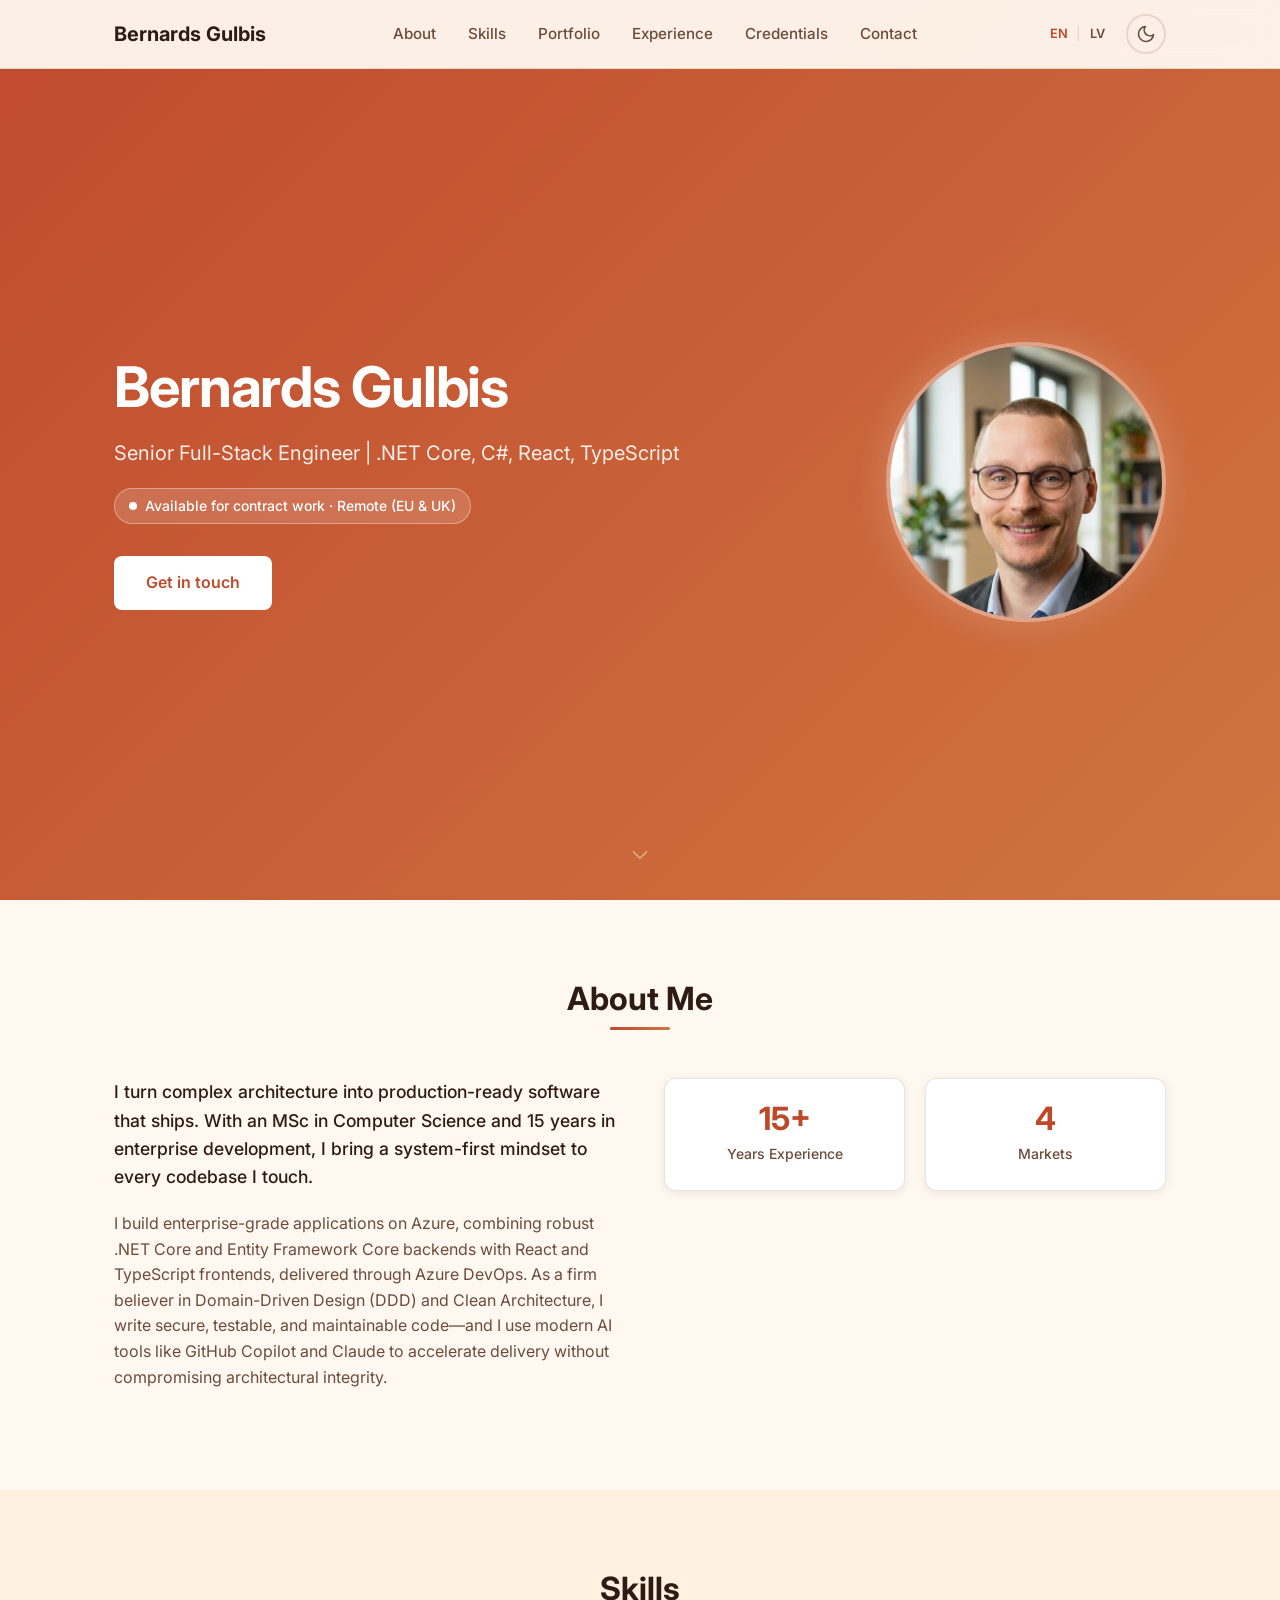
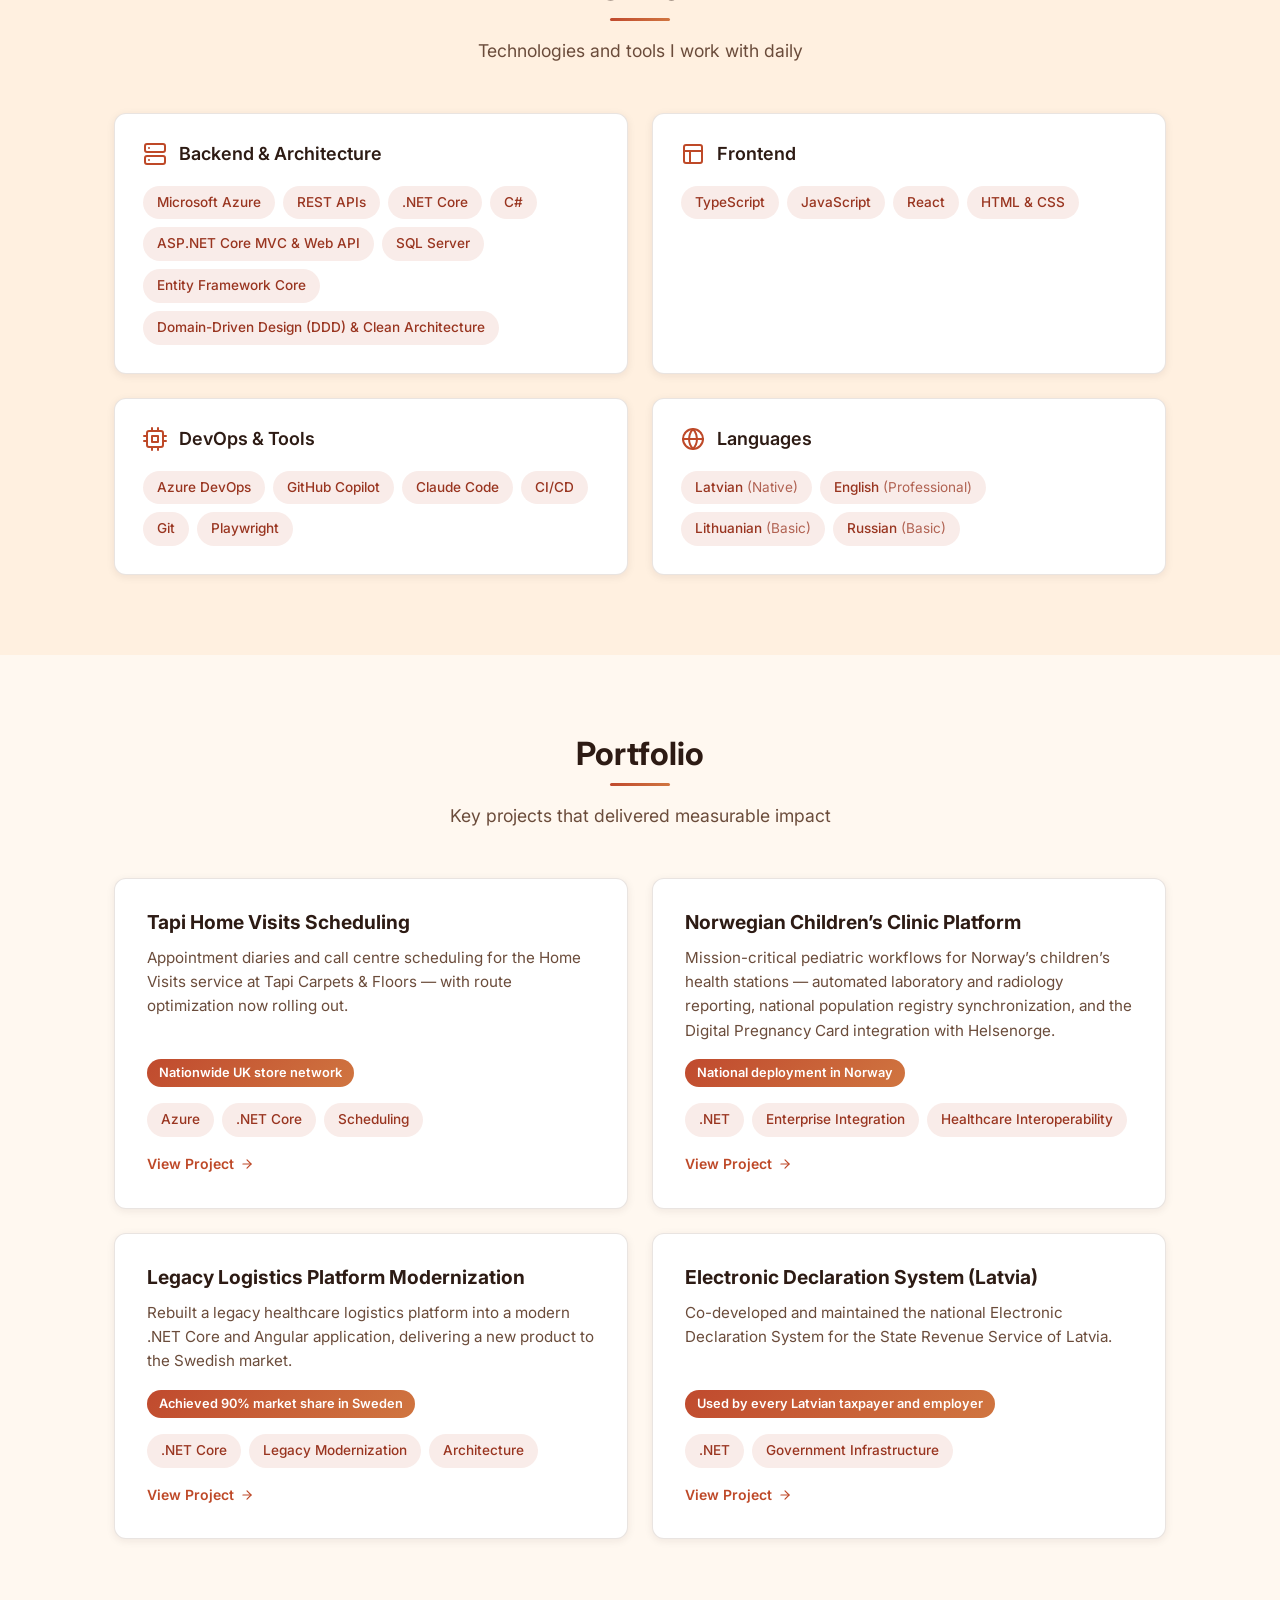
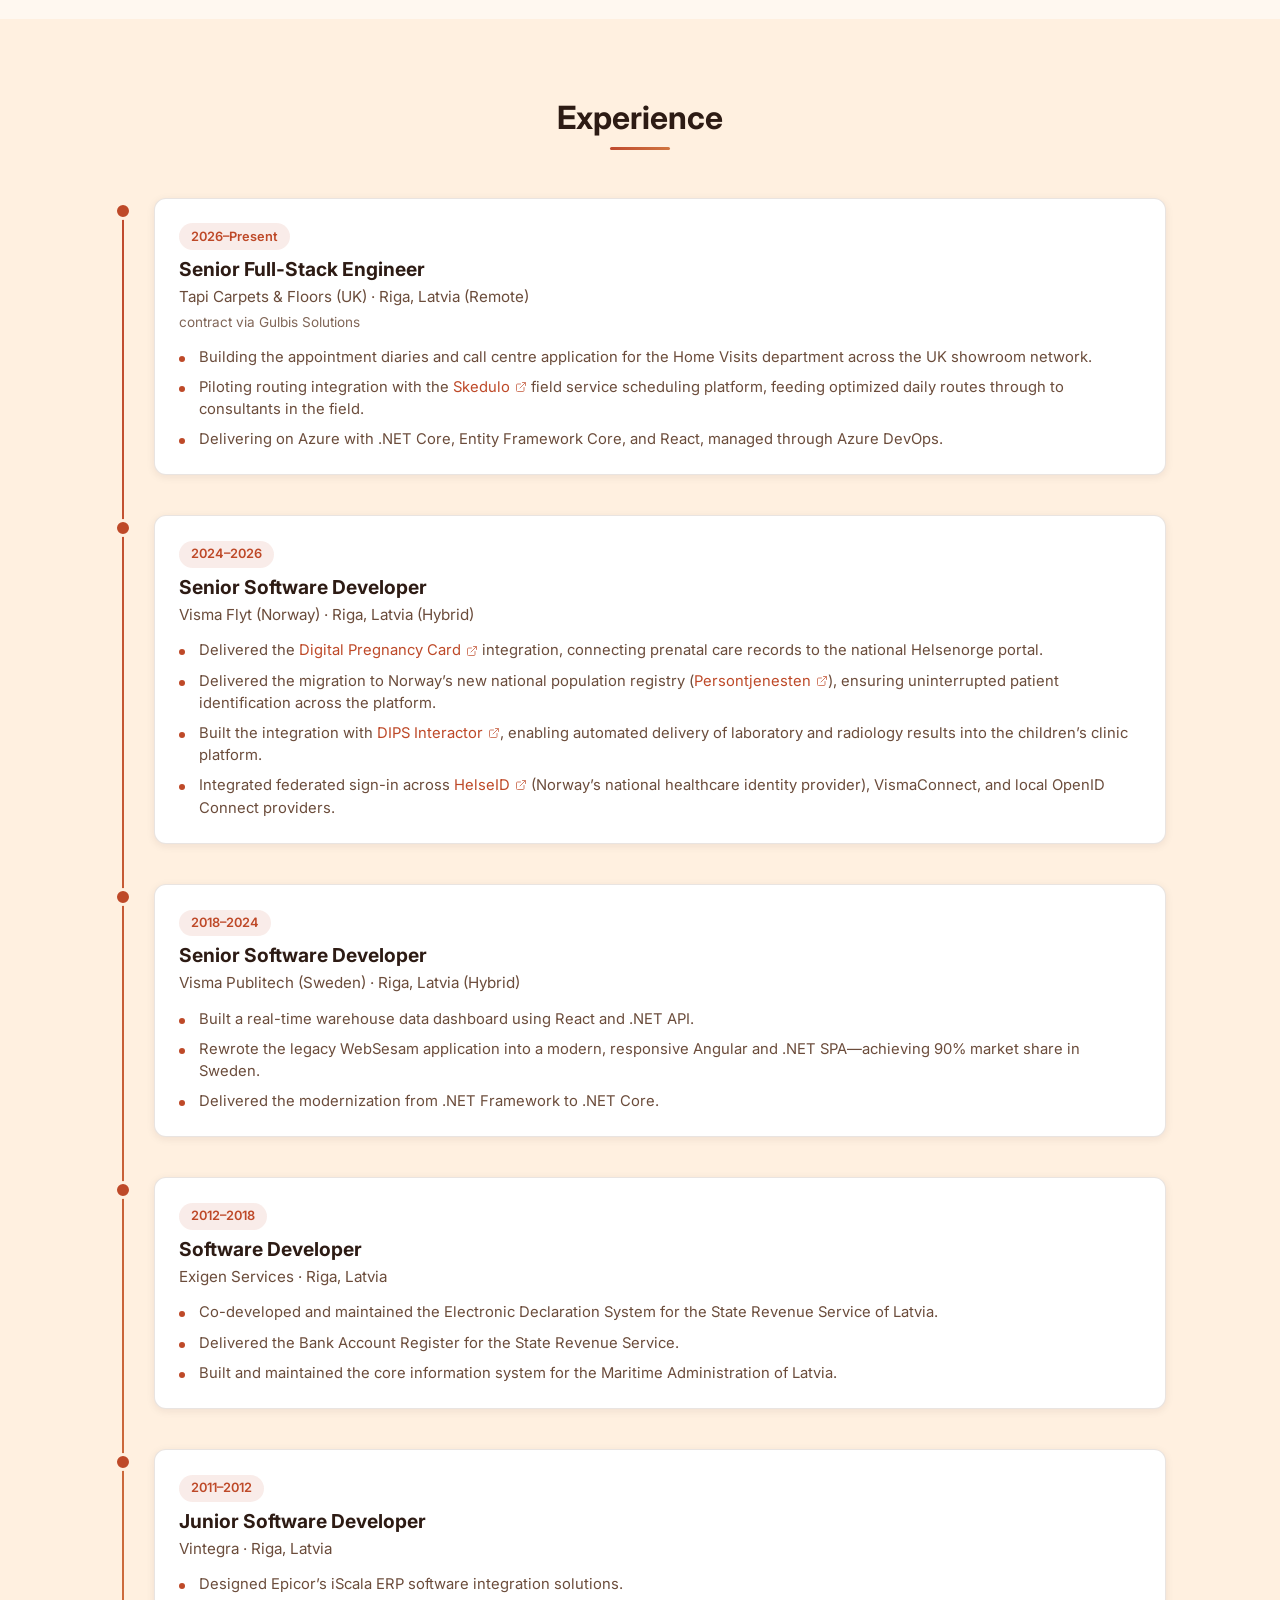
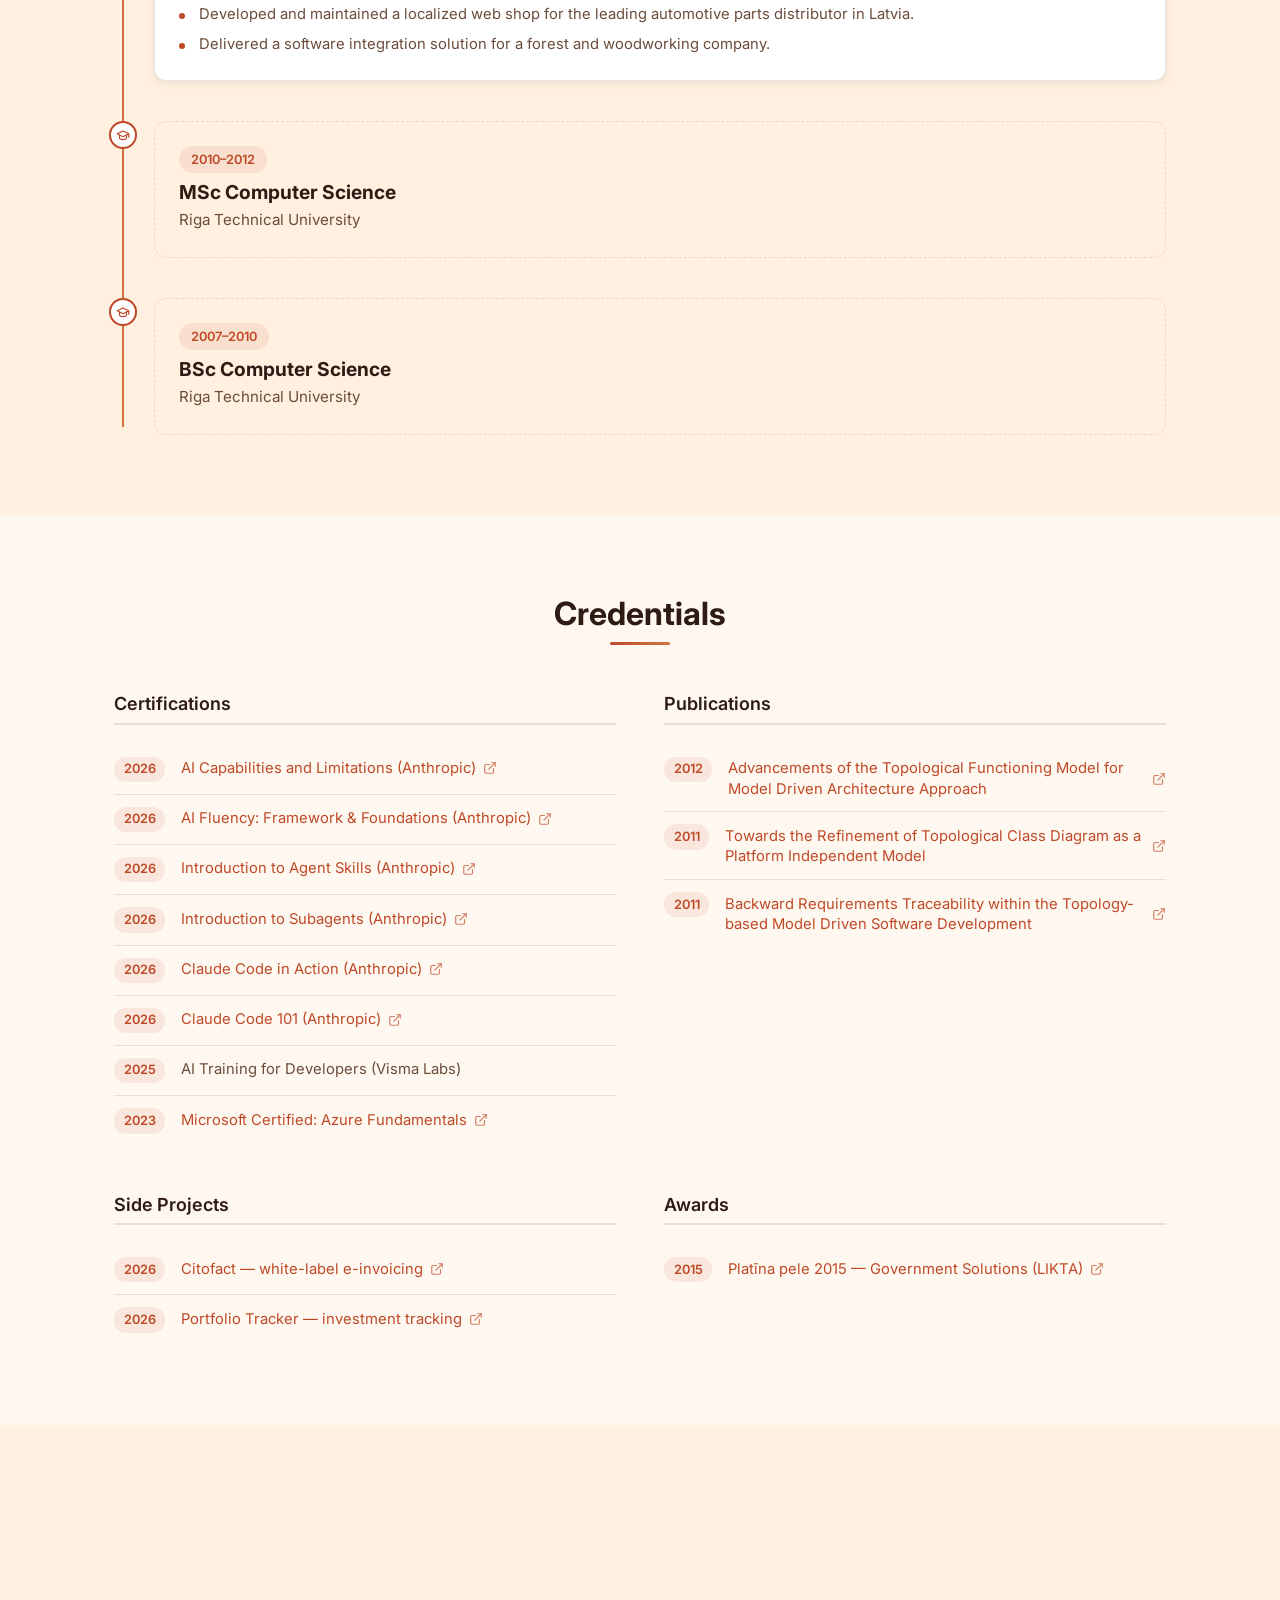
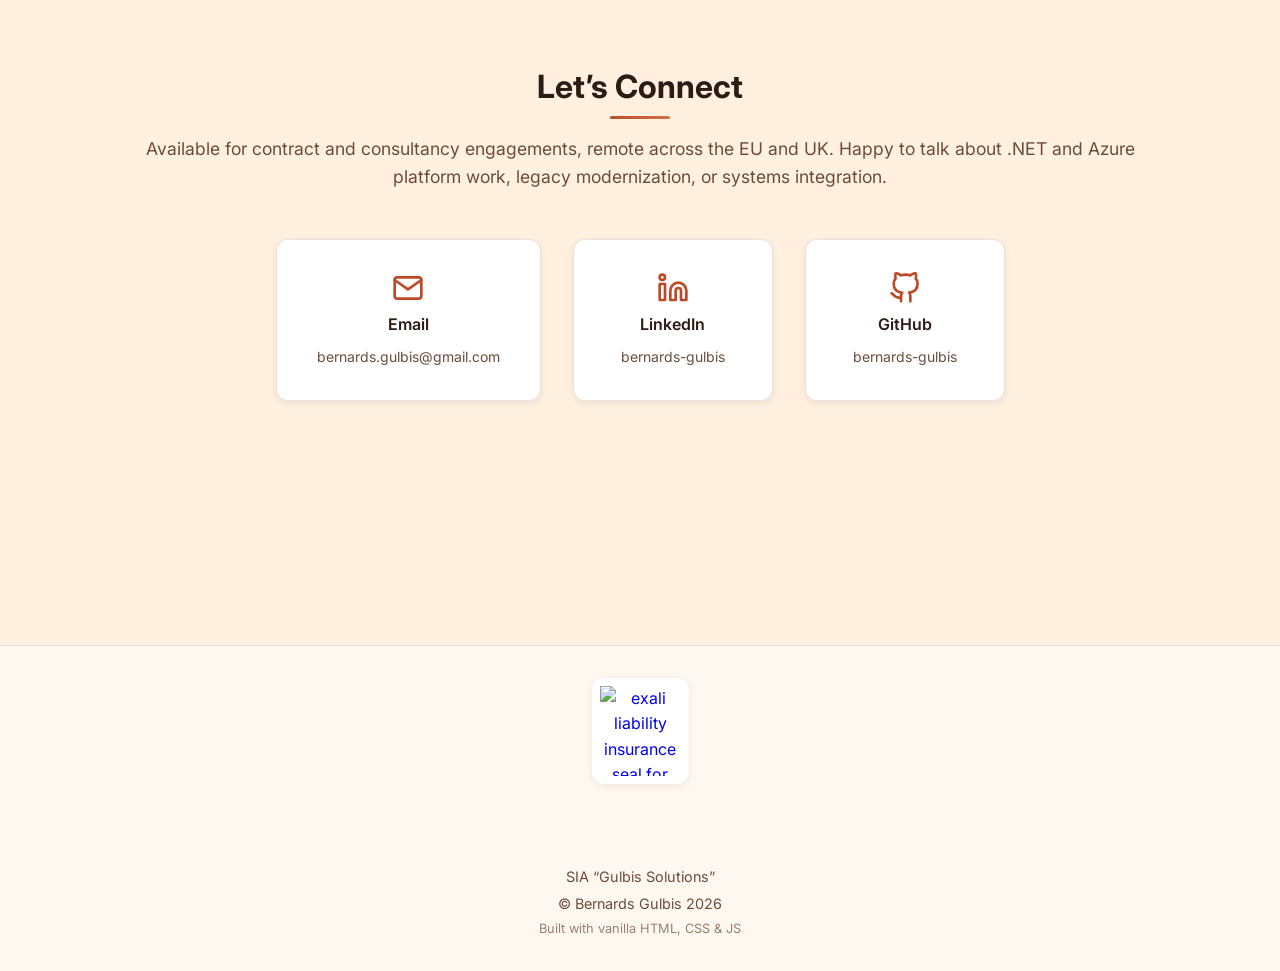
==== commit 0648b81e: "refactor: Simplify page structure, styles and scripts" ====
--- a/index.html
+++ b/index.html
@@ -24,6 +24,9 @@
     <link rel="preconnect" href="https://fonts.gstatic.com" crossorigin>
     <link href="https://fonts.googleapis.com/css2?family=Inter:wght@400;500;600;700&display=swap" rel="stylesheet">
     <link rel="stylesheet" href="css/style.css">
+    <!-- `defer` keeps end-of-parse execution but lets the preload scanner fetch
+         it immediately, rather than only after ~50 KB of HTML is parsed. -->
+    <script defer src="js/script.js"></script>
     <noscript><style>.reveal, .stagger > * { opacity: 1 !important; transform: none !important; }</style></noscript>
     <script>
     (function() {
@@ -103,7 +106,7 @@
                 <div class="hero__image-wrapper">
                     <picture>
                         <source srcset="assets/img/profile.webp" type="image/webp">
-                        <img src="assets/img/profile.png" alt="Bernards Gulbis, Senior Full-Stack Engineer" class="hero__image" width="280" height="280">
+                        <img src="assets/img/profile.png" alt="Bernards Gulbis, Senior Full-Stack Engineer" class="hero__image" width="280" height="280" fetchpriority="high">
                     </picture>
                 </div>
             </div>
@@ -146,7 +149,7 @@
                     <p class="section__subtitle">Technologies and tools I work with daily</p>
                 </div>
                 <div class="skills stagger">
-                    <!-- Back-end -->
+                    <!-- Backend -->
                     <div class="skill-category">
                         <div class="skill-category__header">
                             <svg class="skill-category__icon" aria-hidden="true" xmlns="http://www.w3.org/2000/svg" width="24" height="24" viewBox="0 0 24 24" fill="none" stroke="currentColor" stroke-width="2" stroke-linecap="round" stroke-linejoin="round">
@@ -158,16 +161,17 @@
                             <h3 class="skill-category__title">Backend &amp; Architecture</h3>
                         </div>
                         <div class="skill-category__tags">
+                            <span class="tag">Microsoft Azure</span>
                             <span class="tag">REST APIs</span>
                             <span class="tag">.NET Core</span>
                             <span class="tag">C#</span>
                             <span class="tag">ASP.NET Core MVC &amp; Web API</span>
                             <span class="tag">SQL Server</span>
-                            <span class="tag">Entity Framework &amp; NHibernate</span>
+                            <span class="tag">Entity Framework Core</span>
                             <span class="tag">Domain-Driven Design (DDD) &amp; Clean Architecture</span>
                         </div>
                     </div>
-                    <!-- Front-end -->
+                    <!-- Frontend -->
                     <div class="skill-category">
                         <div class="skill-category__header">
                             <svg class="skill-category__icon" aria-hidden="true" xmlns="http://www.w3.org/2000/svg" width="24" height="24" viewBox="0 0 24 24" fill="none" stroke="currentColor" stroke-width="2" stroke-linecap="round" stroke-linejoin="round">
@@ -181,11 +185,10 @@
                             <span class="tag">TypeScript</span>
                             <span class="tag">JavaScript</span>
                             <span class="tag">React</span>
-                            <span class="tag">Angular</span>
                             <span class="tag">HTML &amp; CSS</span>
                         </div>
                     </div>
-                    <!-- AI & Tools -->
+                    <!-- DevOps & Tools -->
                     <div class="skill-category">
                         <div class="skill-category__header">
                             <svg class="skill-category__icon" aria-hidden="true" xmlns="http://www.w3.org/2000/svg" width="24" height="24" viewBox="0 0 24 24" fill="none" stroke="currentColor" stroke-width="2" stroke-linecap="round" stroke-linejoin="round">
@@ -203,7 +206,6 @@
                             <h3 class="skill-category__title">DevOps &amp; Tools</h3>
                         </div>
                         <div class="skill-category__tags">
-                            <span class="tag">Microsoft Azure</span>
                             <span class="tag">Azure DevOps</span>
                             <span class="tag">GitHub Copilot</span>
                             <span class="tag">Claude Code</span>
@@ -243,7 +245,7 @@
                 <div class="projects stagger">
                     <div class="project-card">
                         <h3 class="project-card__title">Tapi Home Visits Scheduling</h3>
-                        <p class="project-card__description">Appointment diaries and call centre scheduling for the Home Visits service at Tapi Carpets &amp; Floors &mdash; with route optimization now rolling out across the UK showroom network.</p>
+                        <p class="project-card__description">Appointment diaries and call centre scheduling for the Home Visits service at Tapi Carpets &amp; Floors &mdash; with route optimization now rolling out.</p>
                         <div class="project-card__impact">
                             <span class="project-card__metric">Nationwide UK store network</span>
                         </div>
@@ -418,27 +420,27 @@
                         <ul class="credentials__list" role="list">
                             <li>
                                 <span class="credentials__year">2026</span>
-                                <a class="credentials__name" href="https://verify.skilljar.com/c/ssa684zrdvke" target="_blank" rel="noopener noreferrer">AI Capabilities and Limitations (Anthropic)<svg class="credentials__link-icon" aria-hidden="true" xmlns="http://www.w3.org/2000/svg" width="14" height="14" viewBox="0 0 24 24" fill="none" stroke="currentColor" stroke-width="2" stroke-linecap="round" stroke-linejoin="round"><path d="M18 13v6a2 2 0 0 1-2 2H5a2 2 0 0 1-2-2V8a2 2 0 0 1 2-2h6"></path><polyline points="15 3 21 3 21 9"></polyline><line x1="10" y1="14" x2="21" y2="3"></line></svg><span class="sr-only">(opens in new tab)</span></a>
-                            </li>
-                            <li>
-                                <span class="credentials__year">2026</span>
-                                <a class="credentials__name" href="https://verify.skilljar.com/c/wrxrpf8wua36" target="_blank" rel="noopener noreferrer">AI Fluency: Framework &amp; Foundations (Anthropic)<svg class="credentials__link-icon" aria-hidden="true" xmlns="http://www.w3.org/2000/svg" width="14" height="14" viewBox="0 0 24 24" fill="none" stroke="currentColor" stroke-width="2" stroke-linecap="round" stroke-linejoin="round"><path d="M18 13v6a2 2 0 0 1-2 2H5a2 2 0 0 1-2-2V8a2 2 0 0 1 2-2h6"></path><polyline points="15 3 21 3 21 9"></polyline><line x1="10" y1="14" x2="21" y2="3"></line></svg><span class="sr-only">(opens in new tab)</span></a>
-                            </li>
-                            <li>
-                                <span class="credentials__year">2026</span>
-                                <a class="credentials__name" href="https://verify.skilljar.com/c/qh86m37kmm6q" target="_blank" rel="noopener noreferrer">Introduction to Agent Skills (Anthropic)<svg class="credentials__link-icon" aria-hidden="true" xmlns="http://www.w3.org/2000/svg" width="14" height="14" viewBox="0 0 24 24" fill="none" stroke="currentColor" stroke-width="2" stroke-linecap="round" stroke-linejoin="round"><path d="M18 13v6a2 2 0 0 1-2 2H5a2 2 0 0 1-2-2V8a2 2 0 0 1 2-2h6"></path><polyline points="15 3 21 3 21 9"></polyline><line x1="10" y1="14" x2="21" y2="3"></line></svg><span class="sr-only">(opens in new tab)</span></a>
-                            </li>
-                            <li>
-                                <span class="credentials__year">2026</span>
-                                <a class="credentials__name" href="https://verify.skilljar.com/c/srx2nott9ah3" target="_blank" rel="noopener noreferrer">Introduction to Subagents (Anthropic)<svg class="credentials__link-icon" aria-hidden="true" xmlns="http://www.w3.org/2000/svg" width="14" height="14" viewBox="0 0 24 24" fill="none" stroke="currentColor" stroke-width="2" stroke-linecap="round" stroke-linejoin="round"><path d="M18 13v6a2 2 0 0 1-2 2H5a2 2 0 0 1-2-2V8a2 2 0 0 1 2-2h6"></path><polyline points="15 3 21 3 21 9"></polyline><line x1="10" y1="14" x2="21" y2="3"></line></svg><span class="sr-only">(opens in new tab)</span></a>
-                            </li>
-                            <li>
-                                <span class="credentials__year">2026</span>
-                                <a class="credentials__name" href="https://verify.skilljar.com/c/ytcch4j3did5" target="_blank" rel="noopener noreferrer">Claude Code in Action (Anthropic)<svg class="credentials__link-icon" aria-hidden="true" xmlns="http://www.w3.org/2000/svg" width="14" height="14" viewBox="0 0 24 24" fill="none" stroke="currentColor" stroke-width="2" stroke-linecap="round" stroke-linejoin="round"><path d="M18 13v6a2 2 0 0 1-2 2H5a2 2 0 0 1-2-2V8a2 2 0 0 1 2-2h6"></path><polyline points="15 3 21 3 21 9"></polyline><line x1="10" y1="14" x2="21" y2="3"></line></svg><span class="sr-only">(opens in new tab)</span></a>
-                            </li>
-                            <li>
-                                <span class="credentials__year">2026</span>
-                                <a class="credentials__name" href="https://verify.skilljar.com/c/4d2aqej3r458" target="_blank" rel="noopener noreferrer">Claude Code 101 (Anthropic)<svg class="credentials__link-icon" aria-hidden="true" xmlns="http://www.w3.org/2000/svg" width="14" height="14" viewBox="0 0 24 24" fill="none" stroke="currentColor" stroke-width="2" stroke-linecap="round" stroke-linejoin="round"><path d="M18 13v6a2 2 0 0 1-2 2H5a2 2 0 0 1-2-2V8a2 2 0 0 1 2-2h6"></path><polyline points="15 3 21 3 21 9"></polyline><line x1="10" y1="14" x2="21" y2="3"></line></svg><span class="sr-only">(opens in new tab)</span></a>
+                                <a class="credentials__name" href="https://verify.skilljar.com/c/ssa684zrdvke" target="_blank" rel="noopener noreferrer">AI Capabilities and Limitations (Anthropic)<svg class="external-link-icon" aria-hidden="true" xmlns="http://www.w3.org/2000/svg" width="14" height="14" viewBox="0 0 24 24" fill="none" stroke="currentColor" stroke-width="2" stroke-linecap="round" stroke-linejoin="round"><path d="M18 13v6a2 2 0 0 1-2 2H5a2 2 0 0 1-2-2V8a2 2 0 0 1 2-2h6"></path><polyline points="15 3 21 3 21 9"></polyline><line x1="10" y1="14" x2="21" y2="3"></line></svg><span class="sr-only">(opens in new tab)</span></a>
+                            </li>
+                            <li>
+                                <span class="credentials__year">2026</span>
+                                <a class="credentials__name" href="https://verify.skilljar.com/c/wrxrpf8wua36" target="_blank" rel="noopener noreferrer">AI Fluency: Framework &amp; Foundations (Anthropic)<svg class="external-link-icon" aria-hidden="true" xmlns="http://www.w3.org/2000/svg" width="14" height="14" viewBox="0 0 24 24" fill="none" stroke="currentColor" stroke-width="2" stroke-linecap="round" stroke-linejoin="round"><path d="M18 13v6a2 2 0 0 1-2 2H5a2 2 0 0 1-2-2V8a2 2 0 0 1 2-2h6"></path><polyline points="15 3 21 3 21 9"></polyline><line x1="10" y1="14" x2="21" y2="3"></line></svg><span class="sr-only">(opens in new tab)</span></a>
+                            </li>
+                            <li>
+                                <span class="credentials__year">2026</span>
+                                <a class="credentials__name" href="https://verify.skilljar.com/c/qh86m37kmm6q" target="_blank" rel="noopener noreferrer">Introduction to Agent Skills (Anthropic)<svg class="external-link-icon" aria-hidden="true" xmlns="http://www.w3.org/2000/svg" width="14" height="14" viewBox="0 0 24 24" fill="none" stroke="currentColor" stroke-width="2" stroke-linecap="round" stroke-linejoin="round"><path d="M18 13v6a2 2 0 0 1-2 2H5a2 2 0 0 1-2-2V8a2 2 0 0 1 2-2h6"></path><polyline points="15 3 21 3 21 9"></polyline><line x1="10" y1="14" x2="21" y2="3"></line></svg><span class="sr-only">(opens in new tab)</span></a>
+                            </li>
+                            <li>
+                                <span class="credentials__year">2026</span>
+                                <a class="credentials__name" href="https://verify.skilljar.com/c/srx2nott9ah3" target="_blank" rel="noopener noreferrer">Introduction to Subagents (Anthropic)<svg class="external-link-icon" aria-hidden="true" xmlns="http://www.w3.org/2000/svg" width="14" height="14" viewBox="0 0 24 24" fill="none" stroke="currentColor" stroke-width="2" stroke-linecap="round" stroke-linejoin="round"><path d="M18 13v6a2 2 0 0 1-2 2H5a2 2 0 0 1-2-2V8a2 2 0 0 1 2-2h6"></path><polyline points="15 3 21 3 21 9"></polyline><line x1="10" y1="14" x2="21" y2="3"></line></svg><span class="sr-only">(opens in new tab)</span></a>
+                            </li>
+                            <li>
+                                <span class="credentials__year">2026</span>
+                                <a class="credentials__name" href="https://verify.skilljar.com/c/ytcch4j3did5" target="_blank" rel="noopener noreferrer">Claude Code in Action (Anthropic)<svg class="external-link-icon" aria-hidden="true" xmlns="http://www.w3.org/2000/svg" width="14" height="14" viewBox="0 0 24 24" fill="none" stroke="currentColor" stroke-width="2" stroke-linecap="round" stroke-linejoin="round"><path d="M18 13v6a2 2 0 0 1-2 2H5a2 2 0 0 1-2-2V8a2 2 0 0 1 2-2h6"></path><polyline points="15 3 21 3 21 9"></polyline><line x1="10" y1="14" x2="21" y2="3"></line></svg><span class="sr-only">(opens in new tab)</span></a>
+                            </li>
+                            <li>
+                                <span class="credentials__year">2026</span>
+                                <a class="credentials__name" href="https://verify.skilljar.com/c/4d2aqej3r458" target="_blank" rel="noopener noreferrer">Claude Code 101 (Anthropic)<svg class="external-link-icon" aria-hidden="true" xmlns="http://www.w3.org/2000/svg" width="14" height="14" viewBox="0 0 24 24" fill="none" stroke="currentColor" stroke-width="2" stroke-linecap="round" stroke-linejoin="round"><path d="M18 13v6a2 2 0 0 1-2 2H5a2 2 0 0 1-2-2V8a2 2 0 0 1 2-2h6"></path><polyline points="15 3 21 3 21 9"></polyline><line x1="10" y1="14" x2="21" y2="3"></line></svg><span class="sr-only">(opens in new tab)</span></a>
                             </li>
                             <li>
                                 <span class="credentials__year">2025</span>
@@ -446,7 +448,7 @@
                             </li>
                             <li>
                                 <span class="credentials__year">2023</span>
-                                <a class="credentials__name" href="https://www.credly.com/badges/a0c8dd83-7158-483b-9798-73479edd72c0" target="_blank" rel="noopener noreferrer">Microsoft Certified: Azure Fundamentals<svg class="credentials__link-icon" aria-hidden="true" xmlns="http://www.w3.org/2000/svg" width="14" height="14" viewBox="0 0 24 24" fill="none" stroke="currentColor" stroke-width="2" stroke-linecap="round" stroke-linejoin="round"><path d="M18 13v6a2 2 0 0 1-2 2H5a2 2 0 0 1-2-2V8a2 2 0 0 1 2-2h6"></path><polyline points="15 3 21 3 21 9"></polyline><line x1="10" y1="14" x2="21" y2="3"></line></svg><span class="sr-only">(opens in new tab)</span></a>
+                                <a class="credentials__name" href="https://www.credly.com/badges/a0c8dd83-7158-483b-9798-73479edd72c0" target="_blank" rel="noopener noreferrer">Microsoft Certified: Azure Fundamentals<svg class="external-link-icon" aria-hidden="true" xmlns="http://www.w3.org/2000/svg" width="14" height="14" viewBox="0 0 24 24" fill="none" stroke="currentColor" stroke-width="2" stroke-linecap="round" stroke-linejoin="round"><path d="M18 13v6a2 2 0 0 1-2 2H5a2 2 0 0 1-2-2V8a2 2 0 0 1 2-2h6"></path><polyline points="15 3 21 3 21 9"></polyline><line x1="10" y1="14" x2="21" y2="3"></line></svg><span class="sr-only">(opens in new tab)</span></a>
                             </li>
                         </ul>
                     </div>
@@ -455,15 +457,15 @@
                         <ul class="credentials__list" role="list">
                             <li>
                                 <span class="credentials__year">2012</span>
-                                <a class="credentials__name" href="https://www.scitepress.org/PublicationsDetail.aspx?ID=uH6opMlsEcE=&amp;t=1" target="_blank" rel="noopener noreferrer">Advancements of the Topological Functioning Model for Model Driven Architecture Approach<svg class="credentials__link-icon" aria-hidden="true" xmlns="http://www.w3.org/2000/svg" width="14" height="14" viewBox="0 0 24 24" fill="none" stroke="currentColor" stroke-width="2" stroke-linecap="round" stroke-linejoin="round"><path d="M18 13v6a2 2 0 0 1-2 2H5a2 2 0 0 1-2-2V8a2 2 0 0 1 2-2h6"></path><polyline points="15 3 21 3 21 9"></polyline><line x1="10" y1="14" x2="21" y2="3"></line></svg><span class="sr-only">(opens in new tab)</span></a>
+                                <a class="credentials__name" href="https://www.scitepress.org/PublicationsDetail.aspx?ID=uH6opMlsEcE=&amp;t=1" target="_blank" rel="noopener noreferrer">Advancements of the Topological Functioning Model for Model Driven Architecture Approach<svg class="external-link-icon" aria-hidden="true" xmlns="http://www.w3.org/2000/svg" width="14" height="14" viewBox="0 0 24 24" fill="none" stroke="currentColor" stroke-width="2" stroke-linecap="round" stroke-linejoin="round"><path d="M18 13v6a2 2 0 0 1-2 2H5a2 2 0 0 1-2-2V8a2 2 0 0 1 2-2h6"></path><polyline points="15 3 21 3 21 9"></polyline><line x1="10" y1="14" x2="21" y2="3"></line></svg><span class="sr-only">(opens in new tab)</span></a>
                             </li>
                             <li>
                                 <span class="credentials__year">2011</span>
-                                <a class="credentials__name" href="https://www.scitepress.org/PublicationsDetail.aspx?ID=5UR68TwdpHE=&amp;t=1" target="_blank" rel="noopener noreferrer">Towards the Refinement of Topological Class Diagram as a Platform Independent Model<svg class="credentials__link-icon" aria-hidden="true" xmlns="http://www.w3.org/2000/svg" width="14" height="14" viewBox="0 0 24 24" fill="none" stroke="currentColor" stroke-width="2" stroke-linecap="round" stroke-linejoin="round"><path d="M18 13v6a2 2 0 0 1-2 2H5a2 2 0 0 1-2-2V8a2 2 0 0 1 2-2h6"></path><polyline points="15 3 21 3 21 9"></polyline><line x1="10" y1="14" x2="21" y2="3"></line></svg><span class="sr-only">(opens in new tab)</span></a>
+                                <a class="credentials__name" href="https://www.scitepress.org/PublicationsDetail.aspx?ID=5UR68TwdpHE=&amp;t=1" target="_blank" rel="noopener noreferrer">Towards the Refinement of Topological Class Diagram as a Platform Independent Model<svg class="external-link-icon" aria-hidden="true" xmlns="http://www.w3.org/2000/svg" width="14" height="14" viewBox="0 0 24 24" fill="none" stroke="currentColor" stroke-width="2" stroke-linecap="round" stroke-linejoin="round"><path d="M18 13v6a2 2 0 0 1-2 2H5a2 2 0 0 1-2-2V8a2 2 0 0 1 2-2h6"></path><polyline points="15 3 21 3 21 9"></polyline><line x1="10" y1="14" x2="21" y2="3"></line></svg><span class="sr-only">(opens in new tab)</span></a>
                             </li>
                             <li>
                                 <span class="credentials__year">2011</span>
-                                <a class="credentials__name" href="https://www.scitepress.org/PublicationsDetail.aspx?ID=cq5BhFT2qug=&amp;t=1" target="_blank" rel="noopener noreferrer">Backward Requirements Traceability within the Topology-based Model Driven Software Development<svg class="credentials__link-icon" aria-hidden="true" xmlns="http://www.w3.org/2000/svg" width="14" height="14" viewBox="0 0 24 24" fill="none" stroke="currentColor" stroke-width="2" stroke-linecap="round" stroke-linejoin="round"><path d="M18 13v6a2 2 0 0 1-2 2H5a2 2 0 0 1-2-2V8a2 2 0 0 1 2-2h6"></path><polyline points="15 3 21 3 21 9"></polyline><line x1="10" y1="14" x2="21" y2="3"></line></svg><span class="sr-only">(opens in new tab)</span></a>
+                                <a class="credentials__name" href="https://www.scitepress.org/PublicationsDetail.aspx?ID=cq5BhFT2qug=&amp;t=1" target="_blank" rel="noopener noreferrer">Backward Requirements Traceability within the Topology-based Model Driven Software Development<svg class="external-link-icon" aria-hidden="true" xmlns="http://www.w3.org/2000/svg" width="14" height="14" viewBox="0 0 24 24" fill="none" stroke="currentColor" stroke-width="2" stroke-linecap="round" stroke-linejoin="round"><path d="M18 13v6a2 2 0 0 1-2 2H5a2 2 0 0 1-2-2V8a2 2 0 0 1 2-2h6"></path><polyline points="15 3 21 3 21 9"></polyline><line x1="10" y1="14" x2="21" y2="3"></line></svg><span class="sr-only">(opens in new tab)</span></a>
                             </li>
                         </ul>
                     </div>
@@ -472,11 +474,11 @@
                         <ul class="credentials__list" role="list">
                             <li>
                                 <span class="credentials__year">2026</span>
-                                <a class="credentials__name" href="https://citofact.com" target="_blank" rel="noopener noreferrer">Citofact &mdash; white-label e-invoicing for Germany, Austria &amp; Switzerland<svg class="credentials__link-icon" aria-hidden="true" xmlns="http://www.w3.org/2000/svg" width="14" height="14" viewBox="0 0 24 24" fill="none" stroke="currentColor" stroke-width="2" stroke-linecap="round" stroke-linejoin="round"><path d="M18 13v6a2 2 0 0 1-2 2H5a2 2 0 0 1-2-2V8a2 2 0 0 1 2-2h6"></path><polyline points="15 3 21 3 21 9"></polyline><line x1="10" y1="14" x2="21" y2="3"></line></svg><span class="sr-only">(opens in new tab)</span></a>
-                            </li>
-                            <li>
-                                <span class="credentials__year">2026</span>
-                                <a class="credentials__name" href="https://portfolio-tracker-v4.vercel.app" target="_blank" rel="noopener noreferrer">Portfolio Tracker &mdash; investment tracking<svg class="credentials__link-icon" aria-hidden="true" xmlns="http://www.w3.org/2000/svg" width="14" height="14" viewBox="0 0 24 24" fill="none" stroke="currentColor" stroke-width="2" stroke-linecap="round" stroke-linejoin="round"><path d="M18 13v6a2 2 0 0 1-2 2H5a2 2 0 0 1-2-2V8a2 2 0 0 1 2-2h6"></path><polyline points="15 3 21 3 21 9"></polyline><line x1="10" y1="14" x2="21" y2="3"></line></svg><span class="sr-only">(opens in new tab)</span></a>
+                                <a class="credentials__name" href="https://citofact.com" target="_blank" rel="noopener noreferrer">Citofact &mdash; white-label e-invoicing<svg class="external-link-icon" aria-hidden="true" xmlns="http://www.w3.org/2000/svg" width="14" height="14" viewBox="0 0 24 24" fill="none" stroke="currentColor" stroke-width="2" stroke-linecap="round" stroke-linejoin="round"><path d="M18 13v6a2 2 0 0 1-2 2H5a2 2 0 0 1-2-2V8a2 2 0 0 1 2-2h6"></path><polyline points="15 3 21 3 21 9"></polyline><line x1="10" y1="14" x2="21" y2="3"></line></svg><span class="sr-only">(opens in new tab)</span></a>
+                            </li>
+                            <li>
+                                <span class="credentials__year">2026</span>
+                                <a class="credentials__name" href="https://portfolio-tracker-v4.vercel.app" target="_blank" rel="noopener noreferrer">Portfolio Tracker &mdash; investment tracking<svg class="external-link-icon" aria-hidden="true" xmlns="http://www.w3.org/2000/svg" width="14" height="14" viewBox="0 0 24 24" fill="none" stroke="currentColor" stroke-width="2" stroke-linecap="round" stroke-linejoin="round"><path d="M18 13v6a2 2 0 0 1-2 2H5a2 2 0 0 1-2-2V8a2 2 0 0 1 2-2h6"></path><polyline points="15 3 21 3 21 9"></polyline><line x1="10" y1="14" x2="21" y2="3"></line></svg><span class="sr-only">(opens in new tab)</span></a>
                             </li>
                         </ul>
                     </div>
@@ -485,7 +487,7 @@
                         <ul class="credentials__list" role="list">
                             <li>
                                 <span class="credentials__year">2015</span>
-                                <a class="credentials__name" href="https://likta.lv/platina-pele/" target="_blank" rel="noopener noreferrer">Plat&#299;na pele 2015 &mdash; Government Solutions (LIKTA)<svg class="credentials__link-icon" aria-hidden="true" xmlns="http://www.w3.org/2000/svg" width="14" height="14" viewBox="0 0 24 24" fill="none" stroke="currentColor" stroke-width="2" stroke-linecap="round" stroke-linejoin="round"><path d="M18 13v6a2 2 0 0 1-2 2H5a2 2 0 0 1-2-2V8a2 2 0 0 1 2-2h6"></path><polyline points="15 3 21 3 21 9"></polyline><line x1="10" y1="14" x2="21" y2="3"></line></svg><span class="sr-only">(opens in new tab)</span></a>
+                                <a class="credentials__name" href="https://likta.lv/platina-pele/" target="_blank" rel="noopener noreferrer">Plat&#299;na pele 2015 &mdash; Government Solutions (LIKTA)<svg class="external-link-icon" aria-hidden="true" xmlns="http://www.w3.org/2000/svg" width="14" height="14" viewBox="0 0 24 24" fill="none" stroke="currentColor" stroke-width="2" stroke-linecap="round" stroke-linejoin="round"><path d="M18 13v6a2 2 0 0 1-2 2H5a2 2 0 0 1-2-2V8a2 2 0 0 1 2-2h6"></path><polyline points="15 3 21 3 21 9"></polyline><line x1="10" y1="14" x2="21" y2="3"></line></svg><span class="sr-only">(opens in new tab)</span></a>
                             </li>
                         </ul>
                     </div>
@@ -548,6 +550,5 @@
             <p class="footer__note">Built with vanilla HTML, CSS &amp; JS</p>
         </div>
     </footer>
-    <script src="js/script.js"></script>
 </body>
 </html>
--- a/css/style.css
+++ b/css/style.css
@@ -45,7 +45,6 @@
     --text-primary: #F5E6D8;
     --text-secondary: #C4A88E;
     --accent: #F07B5C;
-    --accent-hover: #FF9070;
     --gradient-start: #C84E30;
     --gradient-end: #F4845F;
     --nav-bg: rgba(26, 18, 22, 0.95);
@@ -111,6 +110,41 @@
 
 .section--alt {
     background-color: var(--bg-secondary);
+}
+
+/* --- Shared card surface --- */
+
+/* One definition of the raised-panel look, opted into by each component below.
+   Padding and layout stay with the components; only the surface is shared, so
+   changing the radius or shadow is a single edit rather than five. */
+.stat-card,
+.skill-category,
+.project-card,
+.timeline__content,
+.contact__link {
+    background: var(--card-bg);
+    border: 1px solid var(--border-color);
+    border-radius: 12px;
+    box-shadow: 0 2px 8px var(--card-shadow);
+}
+
+/* `.timeline__content` is deliberately absent: the timeline is a reading
+   surface, not an interactive one, so it takes the panel but not the lift. */
+.stat-card,
+.skill-category,
+.project-card,
+.contact__link,
+.footer__seal {
+    transition: transform 0.3s ease, box-shadow 0.3s ease, border-color 0.3s ease;
+}
+
+.stat-card:hover,
+.skill-category:hover,
+.project-card:hover,
+.contact__link:hover,
+.footer__seal:hover {
+    transform: translateY(-4px);
+    box-shadow: 0 8px 24px var(--card-shadow);
 }
 
 .section__header {
@@ -254,7 +288,6 @@
 
 .lang-toggle__link {
     color: var(--text-secondary);
-    text-decoration: none;
     padding: 0.15rem 0.3rem;
     border-radius: 4px;
     transition: color 0.2s ease;
@@ -319,7 +352,11 @@
    ========================================================================== */
 
 .hero {
+    /* `dvh` second so it wins where supported: on mobile `100vh` measures the
+       viewport with browser chrome retracted, pushing the CTA below the fold.
+       Same pair as `#contact`. */
     min-height: 100vh;
+    min-height: 100dvh;
     display: flex;
     align-items: center;
     background: linear-gradient(135deg, var(--gradient-start), var(--gradient-end));
@@ -469,18 +506,8 @@
 }
 
 .stat-card {
-    background: var(--card-bg);
-    border: 1px solid var(--border-color);
-    border-radius: 12px;
     padding: 1.5rem;
     text-align: center;
-    box-shadow: 0 2px 8px var(--card-shadow);
-    transition: transform 0.3s ease, box-shadow 0.3s ease;
-}
-
-.stat-card:hover {
-    transform: translateY(-4px);
-    box-shadow: 0 8px 24px var(--card-shadow);
 }
 
 .stat-card__number {
@@ -510,17 +537,7 @@
 }
 
 .skill-category {
-    background: var(--card-bg);
-    border: 1px solid var(--border-color);
-    border-radius: 12px;
     padding: 1.75rem;
-    box-shadow: 0 2px 8px var(--card-shadow);
-    transition: transform 0.3s ease, box-shadow 0.3s ease;
-}
-
-.skill-category:hover {
-    transform: translateY(-4px);
-    box-shadow: 0 8px 24px var(--card-shadow);
 }
 
 .skill-category__header {
@@ -574,19 +591,9 @@
 }
 
 .project-card {
-    background: var(--card-bg);
-    border: 1px solid var(--border-color);
-    border-radius: 12px;
     padding: 2rem;
-    box-shadow: 0 2px 8px var(--card-shadow);
-    transition: transform 0.3s ease, box-shadow 0.3s ease;
     display: flex;
     flex-direction: column;
-}
-
-.project-card:hover {
-    transform: translateY(-4px);
-    box-shadow: 0 8px 24px var(--card-shadow);
 }
 
 .project-card__title {
@@ -603,7 +610,6 @@
     font-size: 0.875rem;
     font-weight: 600;
     color: var(--accent);
-    text-decoration: none;
     transition: gap 0.2s ease;
 }
 
@@ -698,11 +704,7 @@
 }
 
 .timeline__content {
-    background: var(--card-bg);
-    border: 1px solid var(--border-color);
-    border-radius: 12px;
     padding: 1.5rem;
-    box-shadow: 0 2px 8px var(--card-shadow);
 }
 
 .timeline__date {
@@ -767,24 +769,10 @@
     align-items: center;
     gap: 0.3rem;
     color: var(--accent);
-    text-decoration: none;
-    transition: color 0.2s ease;
 }
 
 .timeline__highlights a:hover {
     text-decoration: underline;
-}
-
-.timeline__highlights a .external-link-icon {
-    width: 12px;
-    height: 12px;
-    flex-shrink: 0;
-    opacity: 0.7;
-    transition: opacity 0.2s ease;
-}
-
-.timeline__highlights a:hover .external-link-icon {
-    opacity: 1;
 }
 
 .timeline__item--education .timeline__content {
@@ -850,24 +838,10 @@
     align-items: center;
     gap: 0.4rem;
     color: var(--accent);
-    text-decoration: none;
-    transition: color 0.2s ease;
 }
 
 a.credentials__name:hover {
     text-decoration: underline;
-}
-
-a.credentials__name .credentials__link-icon {
-    width: 14px;
-    height: 14px;
-    flex-shrink: 0;
-    opacity: 0.7;
-    transition: opacity 0.2s ease;
-}
-
-a.credentials__name:hover .credentials__link-icon {
-    opacity: 1;
 }
 
 /* ==========================================================================
@@ -897,17 +871,10 @@
     align-items: center;
     gap: 0.5rem;
     padding: 2rem 2.5rem;
-    background: var(--card-bg);
-    border: 1px solid var(--border-color);
-    border-radius: 12px;
-    box-shadow: 0 2px 8px var(--card-shadow);
-    transition: transform 0.3s ease, box-shadow 0.3s ease, border-color 0.3s ease;
     min-width: 200px;
 }
 
 .contact__link:hover {
-    transform: translateY(-4px);
-    box-shadow: 0 8px 24px var(--card-shadow);
     border-color: var(--accent);
 }
 
@@ -961,12 +928,21 @@
     background: #FFFFFF;
     border-radius: 12px;
     box-shadow: 0 2px 8px var(--card-shadow);
-    transition: transform 0.3s ease, box-shadow 0.3s ease;
-}
-
-.footer__seal:hover {
-    transform: translateY(-4px);
-    box-shadow: 0 8px 24px var(--card-shadow);
+}
+
+/* --- Shared external-link icon --- */
+
+/* Used by timeline highlights and credentials links alike. Size comes from each
+   SVG's own width/height attributes (12px inline, 14px in credentials) so it
+   isn't stated twice. */
+.external-link-icon {
+    flex-shrink: 0;
+    opacity: 0.7;
+    transition: opacity 0.2s ease;
+}
+
+a:hover .external-link-icon {
+    opacity: 1;
 }
 
 /* --- Screen reader only utility --- */
@@ -1038,7 +1014,10 @@
 .stagger.visible > *:nth-child(3) { transition-delay: 100ms; }
 .stagger.visible > *:nth-child(4) { transition-delay: 150ms; }
 .stagger.visible > *:nth-child(5) { transition-delay: 200ms; }
-.stagger.visible > *:nth-child(6) { transition-delay: 250ms; }
+/* `n+6` rather than a literal 6 so containers longer than six children (the
+   timeline already has seven) cap at the last delay instead of falling
+   through to 0ms and revealing out of order. */
+.stagger.visible > *:nth-child(n+6) { transition-delay: 250ms; }
 
 .stagger.visible > * {
     opacity: 1;
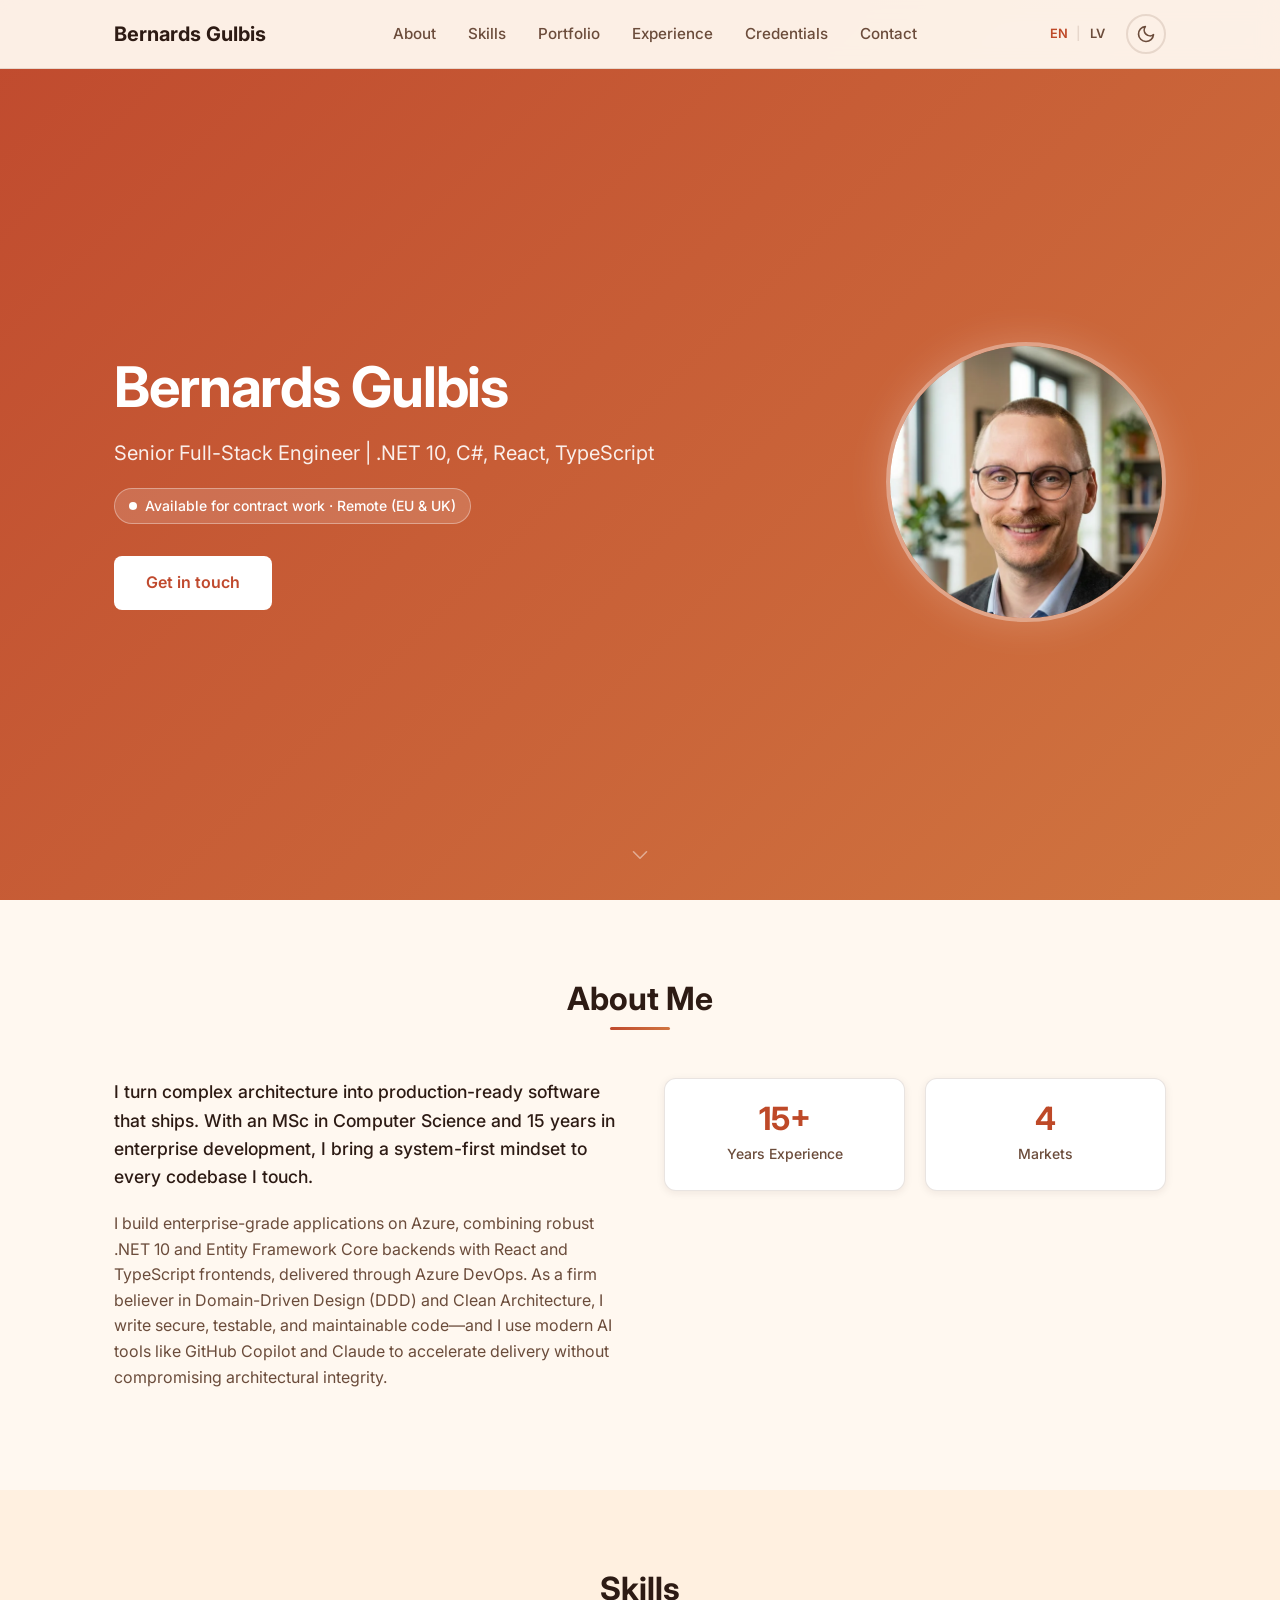
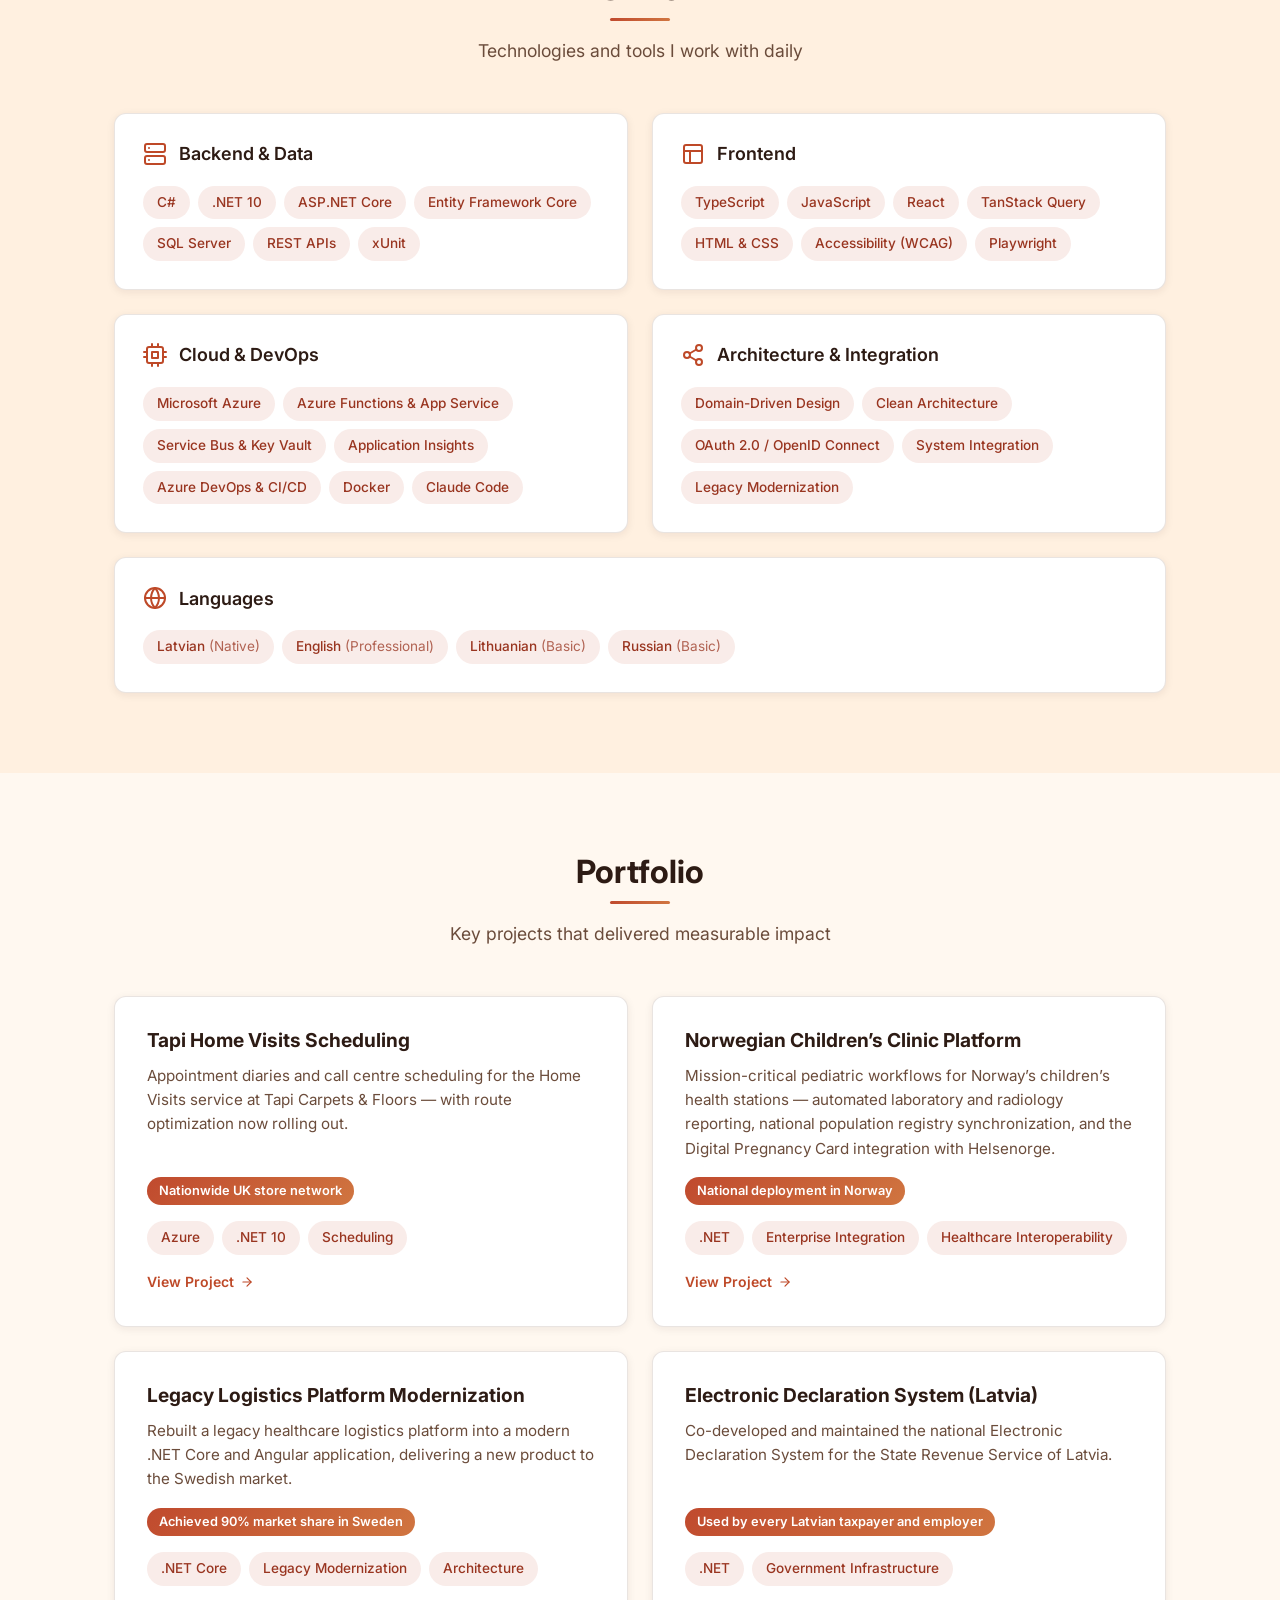
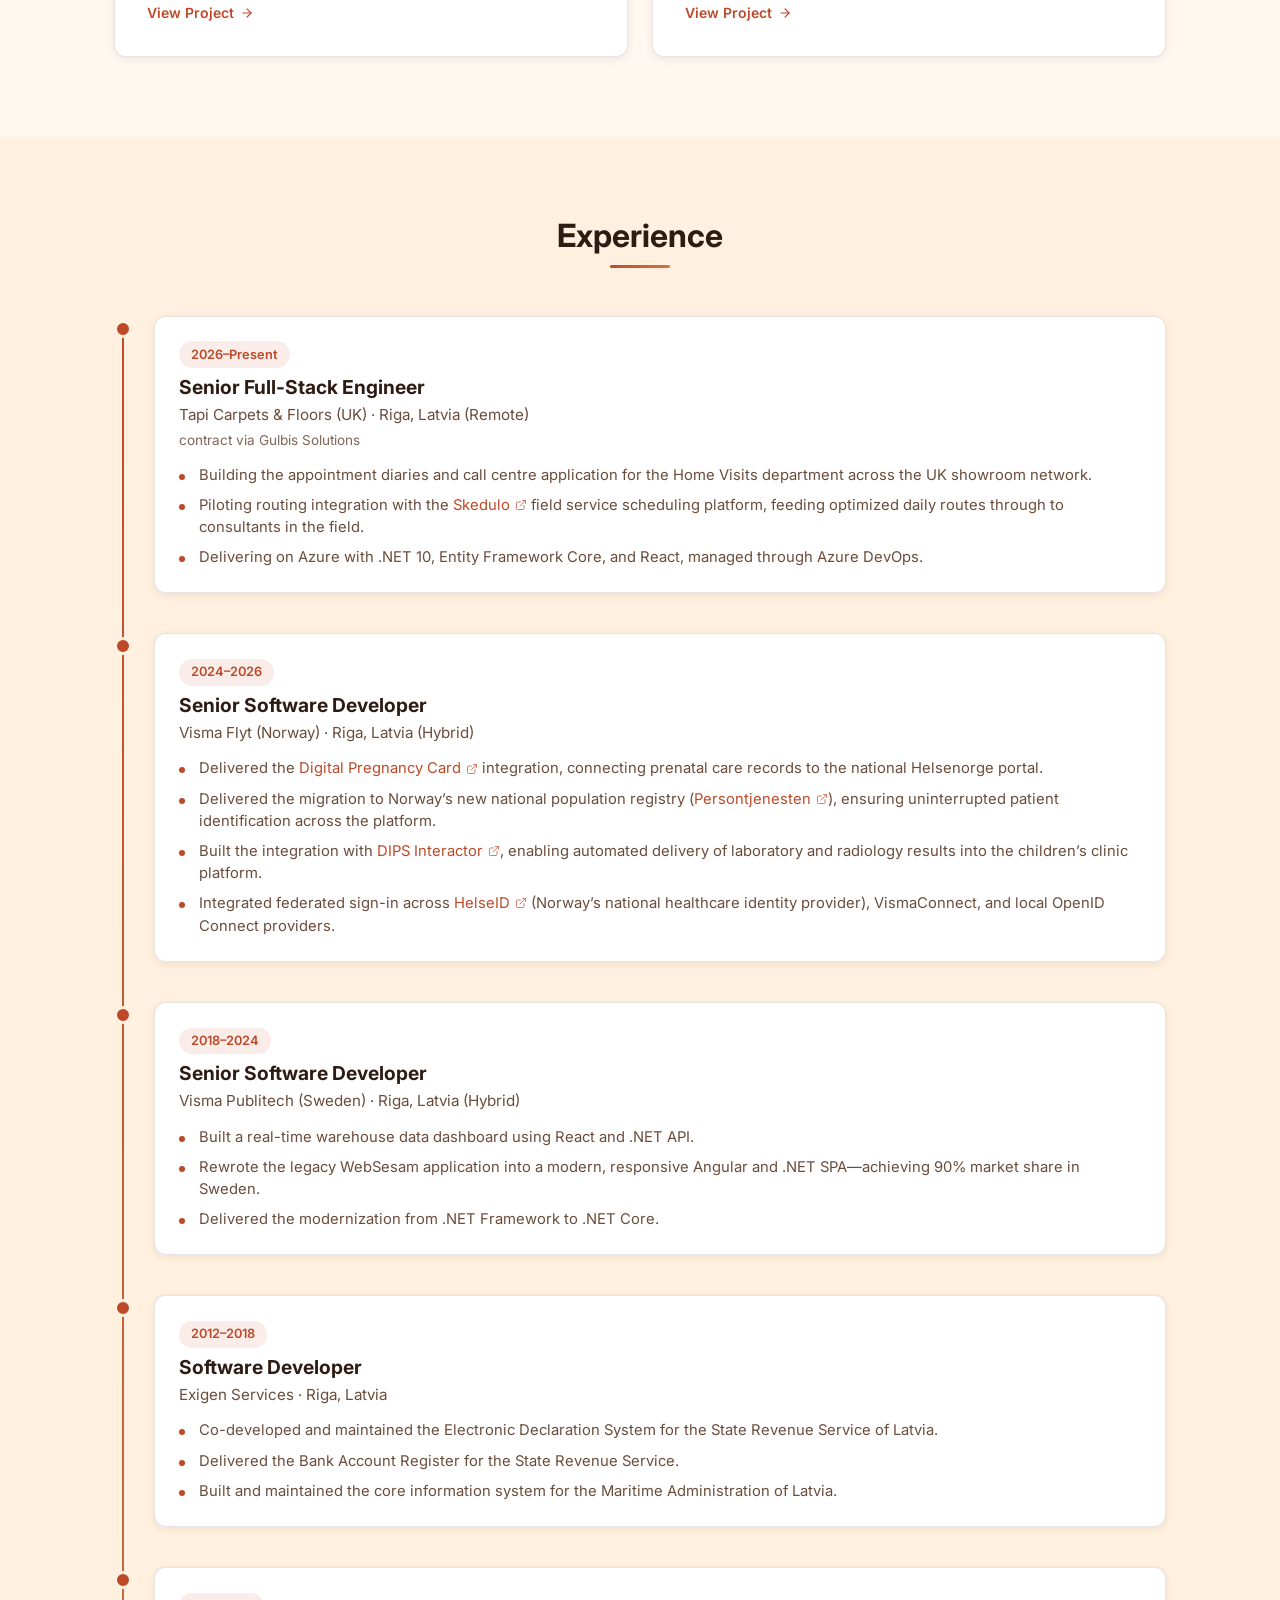
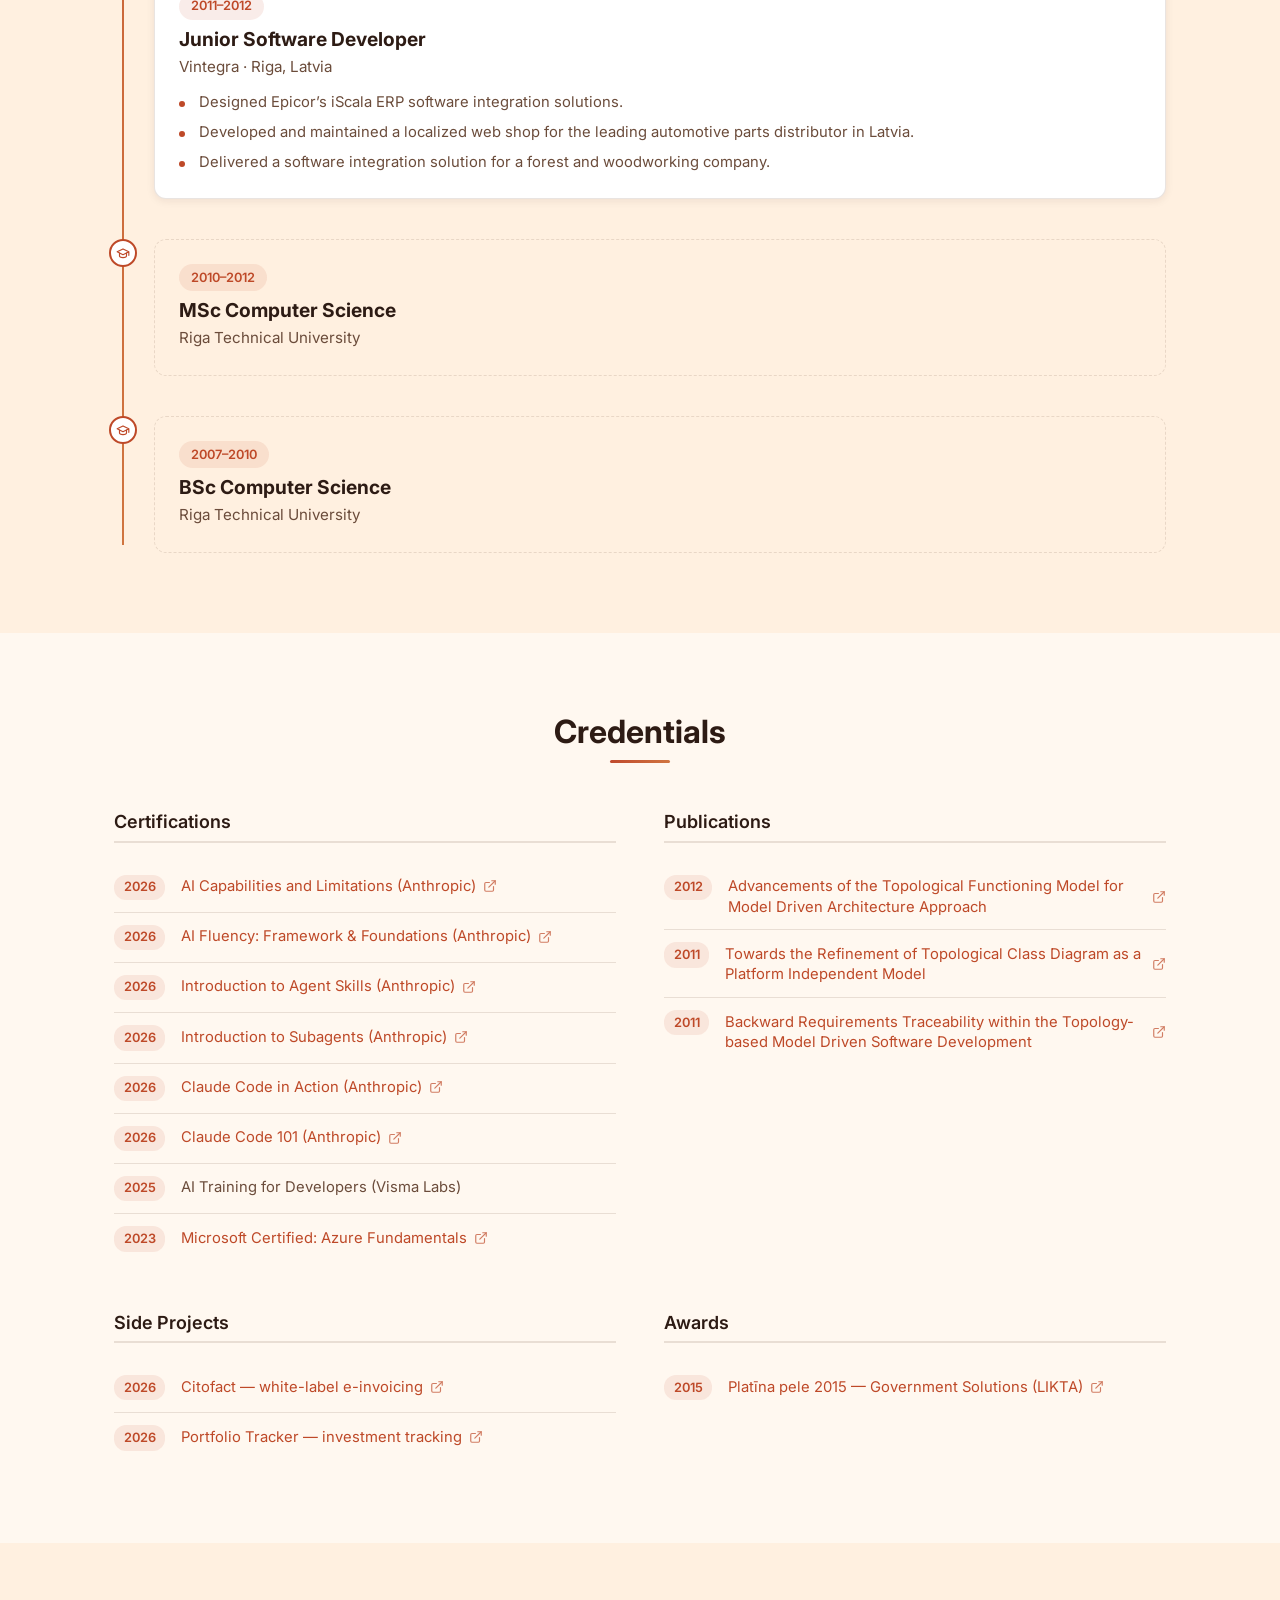
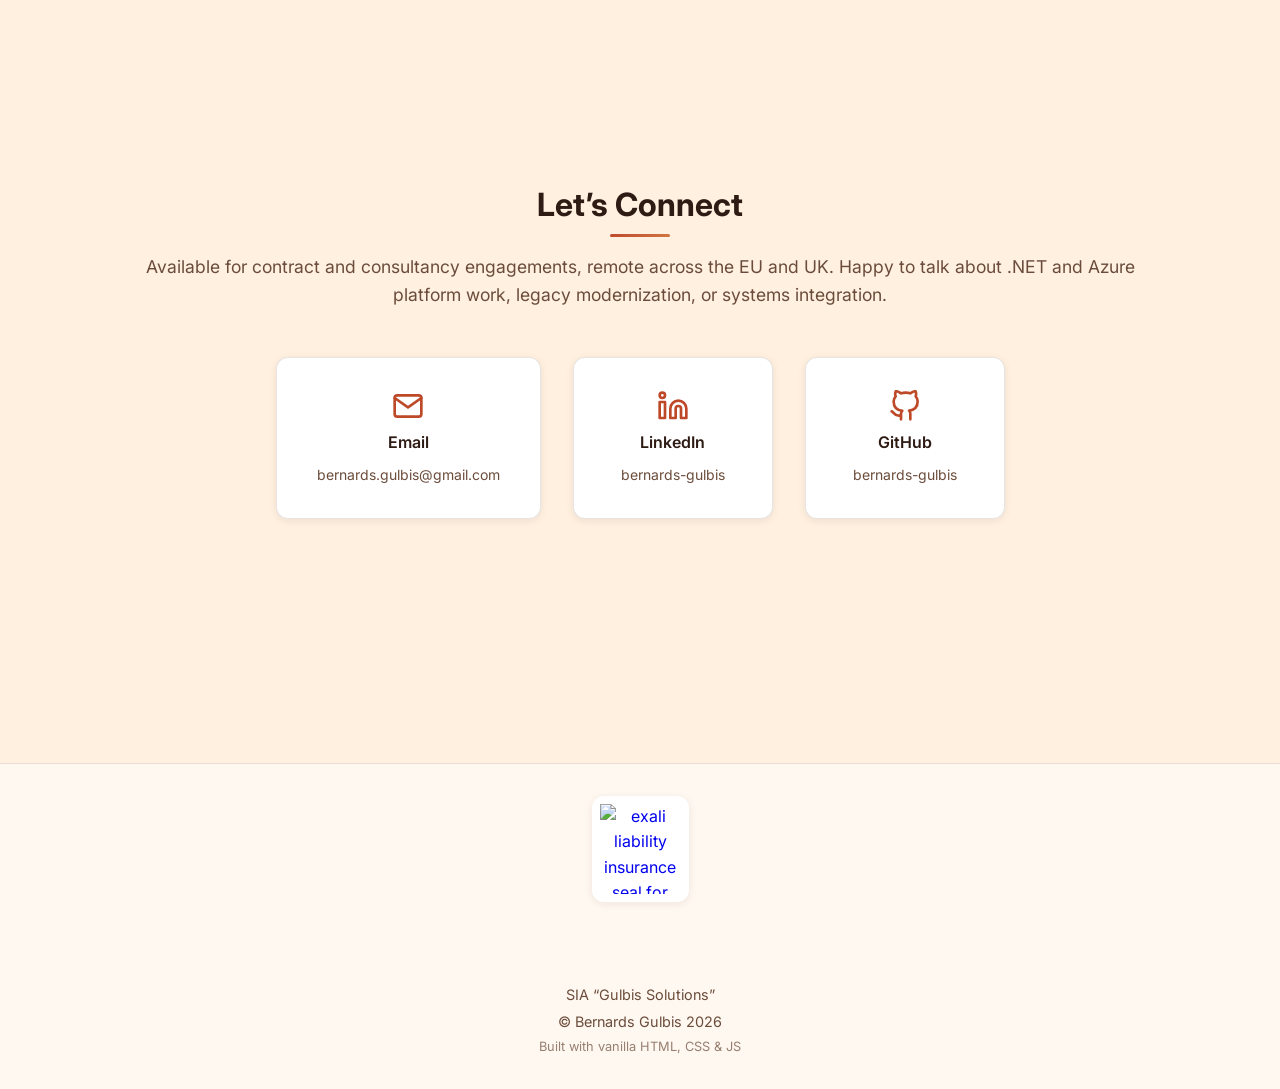
==== commit 3d231545: "feat: Restructure Skills for current market relevance" ====
--- a/index.html
+++ b/index.html
@@ -3,7 +3,7 @@
 <head>
     <meta charset="UTF-8">
     <meta name="viewport" content="width=device-width, initial-scale=1.0">
-    <meta name="description" content="Bernards Gulbis - Senior Full-Stack Engineer contracting through Gulbis Solutions. .NET Core, C#, React, TypeScript and Azure. Available for contract work, remote across the EU and UK.">
+    <meta name="description" content="Bernards Gulbis - Senior Full-Stack Engineer contracting through Gulbis Solutions. .NET 10, C#, React, TypeScript and Azure. Available for contract work, remote across the EU and UK.">
     <title>Bernards Gulbis | Senior Full-Stack Engineer</title>
     <link rel="canonical" href="https://bg.id.lv/index.html">
     <link rel="alternate" hreflang="en" href="https://bg.id.lv/index.html">
@@ -11,13 +11,13 @@
     <meta property="og:type" content="website">
     <meta property="og:url" content="https://bg.id.lv/index.html">
     <meta property="og:title" content="Bernards Gulbis | Senior Full-Stack Engineer">
-    <meta property="og:description" content="Senior Full-Stack Engineer contracting through Gulbis Solutions. .NET Core, C#, React, TypeScript and Azure. Available for contract work, remote across the EU and UK.">
+    <meta property="og:description" content="Senior Full-Stack Engineer contracting through Gulbis Solutions. .NET 10, C#, React, TypeScript and Azure. Available for contract work, remote across the EU and UK.">
     <meta property="og:image" content="https://bg.id.lv/assets/img/profile.png">
     <meta property="og:locale" content="en_US">
     <meta property="og:locale:alternate" content="lv_LV">
     <meta name="twitter:card" content="summary_large_image">
     <meta name="twitter:title" content="Bernards Gulbis | Senior Full-Stack Engineer">
-    <meta name="twitter:description" content="Senior Full-Stack Engineer contracting through Gulbis Solutions. .NET Core, C#, React, TypeScript and Azure. Available for contract work, remote across the EU and UK.">
+    <meta name="twitter:description" content="Senior Full-Stack Engineer contracting through Gulbis Solutions. .NET 10, C#, React, TypeScript and Azure. Available for contract work, remote across the EU and UK.">
     <meta name="twitter:image" content="https://bg.id.lv/assets/img/profile.png">
     <link rel="icon" type="image/svg+xml" href="assets/img/favicon.svg">
     <link rel="preconnect" href="https://fonts.googleapis.com">
@@ -99,7 +99,7 @@
             <div class="hero__inner container">
                 <div class="hero__content">
                     <h1 class="hero__title">Bernards Gulbis</h1>
-                    <p class="hero__tagline">Senior Full-Stack Engineer | .NET Core, C#, React, TypeScript</p>
+                    <p class="hero__tagline">Senior Full-Stack Engineer | .NET 10, C#, React, TypeScript</p>
                     <p class="hero__availability">Available for contract work &middot; Remote (EU &amp; UK)</p>
                     <a href="#contact" class="hero__cta">Get in touch</a>
                 </div>
@@ -125,7 +125,7 @@
                 <div class="about reveal">
                     <div class="about__text">
                         <p>I turn complex architecture into production-ready software that ships. With an MSc in Computer Science and 15 years in enterprise development, I bring a system-first mindset to every codebase I touch.</p>
-                        <p>I build enterprise-grade applications on Azure, combining robust .NET Core and Entity Framework Core backends with React and TypeScript frontends, delivered through Azure DevOps. As a firm believer in Domain-Driven Design (DDD) and Clean Architecture, I write secure, testable, and maintainable code&mdash;and I use modern AI tools like GitHub Copilot and Claude to accelerate delivery without compromising architectural integrity.</p>
+                        <p>I build enterprise-grade applications on Azure, combining robust .NET 10 and Entity Framework Core backends with React and TypeScript frontends, delivered through Azure DevOps. As a firm believer in Domain-Driven Design (DDD) and Clean Architecture, I write secure, testable, and maintainable code&mdash;and I use modern AI tools like GitHub Copilot and Claude to accelerate delivery without compromising architectural integrity.</p>
                     </div>
                     <div class="about__stats stagger">
                         <div class="stat-card">
@@ -149,7 +149,7 @@
                     <p class="section__subtitle">Technologies and tools I work with daily</p>
                 </div>
                 <div class="skills stagger">
-                    <!-- Backend -->
+                    <!-- Backend & Data -->
                     <div class="skill-category">
                         <div class="skill-category__header">
                             <svg class="skill-category__icon" aria-hidden="true" xmlns="http://www.w3.org/2000/svg" width="24" height="24" viewBox="0 0 24 24" fill="none" stroke="currentColor" stroke-width="2" stroke-linecap="round" stroke-linejoin="round">
@@ -158,20 +158,18 @@
                                 <line x1="6" y1="6" x2="6.01" y2="6"></line>
                                 <line x1="6" y1="18" x2="6.01" y2="18"></line>
                             </svg>
-                            <h3 class="skill-category__title">Backend &amp; Architecture</h3>
+                            <h3 class="skill-category__title">Backend &amp; Data</h3>
                         </div>
                         <div class="skill-category__tags">
-                            <span class="tag">Microsoft Azure</span>
+                            <span class="tag">C#</span>
+                            <span class="tag">.NET 10</span>
+                            <span class="tag">ASP.NET Core</span>
+                            <span class="tag">Entity Framework Core</span>
+                            <span class="tag">SQL Server</span>
                             <span class="tag">REST APIs</span>
-                            <span class="tag">.NET Core</span>
-                            <span class="tag">C#</span>
-                            <span class="tag">ASP.NET Core MVC &amp; Web API</span>
-                            <span class="tag">SQL Server</span>
-                            <span class="tag">Entity Framework Core</span>
-                            <span class="tag">Domain-Driven Design (DDD) &amp; Clean Architecture</span>
-                        </div>
-                    </div>
-                    <!-- Frontend -->
+                            <span class="tag">xUnit</span>
+                        </div>
+                    </div>                    <!-- Frontend -->
                     <div class="skill-category">
                         <div class="skill-category__header">
                             <svg class="skill-category__icon" aria-hidden="true" xmlns="http://www.w3.org/2000/svg" width="24" height="24" viewBox="0 0 24 24" fill="none" stroke="currentColor" stroke-width="2" stroke-linecap="round" stroke-linejoin="round">
@@ -185,10 +183,12 @@
                             <span class="tag">TypeScript</span>
                             <span class="tag">JavaScript</span>
                             <span class="tag">React</span>
+                            <span class="tag">TanStack Query</span>
                             <span class="tag">HTML &amp; CSS</span>
-                        </div>
-                    </div>
-                    <!-- DevOps & Tools -->
+                            <span class="tag">Accessibility (WCAG)</span>
+                            <span class="tag">Playwright</span>
+                        </div>
+                    </div>                    <!-- Cloud & DevOps -->
                     <div class="skill-category">
                         <div class="skill-category__header">
                             <svg class="skill-category__icon" aria-hidden="true" xmlns="http://www.w3.org/2000/svg" width="24" height="24" viewBox="0 0 24 24" fill="none" stroke="currentColor" stroke-width="2" stroke-linecap="round" stroke-linejoin="round">
@@ -203,19 +203,38 @@
                                 <line x1="1" y1="9" x2="4" y2="9"></line>
                                 <line x1="1" y1="14" x2="4" y2="14"></line>
                             </svg>
-                            <h3 class="skill-category__title">DevOps &amp; Tools</h3>
+                            <h3 class="skill-category__title">Cloud &amp; DevOps</h3>
                         </div>
                         <div class="skill-category__tags">
-                            <span class="tag">Azure DevOps</span>
-                            <span class="tag">GitHub Copilot</span>
+                            <span class="tag">Microsoft Azure</span>
+                            <span class="tag">Azure Functions &amp; App Service</span>
+                            <span class="tag">Service Bus &amp; Key Vault</span>
+                            <span class="tag">Application Insights</span>
+                            <span class="tag">Azure DevOps &amp; CI/CD</span>
+                            <span class="tag">Docker</span>
                             <span class="tag">Claude Code</span>
-                            <span class="tag">CI/CD</span>
-                            <span class="tag">Git</span>
-                            <span class="tag">Playwright</span>
-                        </div>
-                    </div>
-                    <!-- Languages -->
+                        </div>
+                    </div>                    <!-- Architecture & Integration -->
                     <div class="skill-category">
+                        <div class="skill-category__header">
+                            <svg class="skill-category__icon" aria-hidden="true" xmlns="http://www.w3.org/2000/svg" width="24" height="24" viewBox="0 0 24 24" fill="none" stroke="currentColor" stroke-width="2" stroke-linecap="round" stroke-linejoin="round">
+                                <circle cx="18" cy="5" r="3"></circle>
+                                <circle cx="6" cy="12" r="3"></circle>
+                                <circle cx="18" cy="19" r="3"></circle>
+                                <line x1="8.59" y1="13.51" x2="15.42" y2="17.49"></line>
+                                <line x1="15.41" y1="6.51" x2="8.59" y2="10.49"></line>
+                            </svg>
+                            <h3 class="skill-category__title">Architecture &amp; Integration</h3>
+                        </div>
+                        <div class="skill-category__tags">
+                            <span class="tag">Domain-Driven Design</span>
+                            <span class="tag">Clean Architecture</span>
+                            <span class="tag">OAuth 2.0 / OpenID Connect</span>
+                            <span class="tag">System Integration</span>
+                            <span class="tag">Legacy Modernization</span>
+                        </div>
+                    </div>                    <!-- Languages -->
+                    <div class="skill-category skill-category--languages">
                         <div class="skill-category__header">
                             <svg class="skill-category__icon" aria-hidden="true" xmlns="http://www.w3.org/2000/svg" width="24" height="24" viewBox="0 0 24 24" fill="none" stroke="currentColor" stroke-width="2" stroke-linecap="round" stroke-linejoin="round">
                                 <circle cx="12" cy="12" r="10"></circle>
@@ -230,8 +249,7 @@
                             <span class="tag">Lithuanian <small>(Basic)</small></span>
                             <span class="tag">Russian <small>(Basic)</small></span>
                         </div>
-                    </div>
-                </div>
+                    </div>                </div>
             </div>
         </section>
 
@@ -251,7 +269,7 @@
                         </div>
                         <div class="project-card__tags">
                             <span class="tag">Azure</span>
-                            <span class="tag">.NET Core</span>
+                            <span class="tag">.NET 10</span>
                             <span class="tag">Scheduling</span>
                         </div>
                         <a class="project-card__link" href="https://www.tapi.co.uk/" target="_blank" rel="noopener noreferrer">View Project <svg aria-hidden="true" xmlns="http://www.w3.org/2000/svg" width="14" height="14" viewBox="0 0 24 24" fill="none" stroke="currentColor" stroke-width="2" stroke-linecap="round" stroke-linejoin="round"><line x1="5" y1="12" x2="19" y2="12"></line><polyline points="12 5 19 12 12 19"></polyline></svg><span class="sr-only">(opens in new tab)</span></a>
@@ -315,7 +333,7 @@
                             <ul class="timeline__highlights" role="list">
                                 <li>Building the appointment diaries and call centre application for the Home Visits department across the UK showroom network.</li>
                                 <li>Piloting routing integration with the <a href="https://www.skedulo.com/" target="_blank" rel="noopener noreferrer">Skedulo<svg class="external-link-icon" aria-hidden="true" xmlns="http://www.w3.org/2000/svg" width="12" height="12" viewBox="0 0 24 24" fill="none" stroke="currentColor" stroke-width="2" stroke-linecap="round" stroke-linejoin="round"><path d="M18 13v6a2 2 0 0 1-2 2H5a2 2 0 0 1-2-2V8a2 2 0 0 1 2-2h6"></path><polyline points="15 3 21 3 21 9"></polyline><line x1="10" y1="14" x2="21" y2="3"></line></svg><span class="sr-only">(opens in new tab)</span></a> field service scheduling platform, feeding optimized daily routes through to consultants in the field.</li>
-                                <li>Delivering on Azure with .NET Core, Entity Framework Core, and React, managed through Azure DevOps.</li>
+                                <li>Delivering on Azure with .NET 10, Entity Framework Core, and React, managed through Azure DevOps.</li>
                             </ul>
                         </div>
                     </div>
--- a/css/style.css
+++ b/css/style.css
@@ -540,6 +540,13 @@
     padding: 1.75rem;
 }
 
+/* Spoken languages are a different kind of list from the four technical cards,
+   so they run full width beneath the 2x2 grid rather than leaving a half-empty
+   cell alongside it. Harmless once `.skills` collapses to one column. */
+.skill-category--languages {
+    grid-column: 1 / -1;
+}
+
 .skill-category__header {
     display: flex;
     align-items: center;
@@ -849,7 +856,7 @@
    ========================================================================== */
 
 /* Fill the viewport below the nav so the last section can scroll up to the
-   scroll-padding-top probe line — keeps the active-nav logic branch-free. */
+   scroll-padding-top probe line - keeps the active-nav logic branch-free. */
 #contact {
     min-height: calc(100vh - var(--nav-offset));
     min-height: calc(100dvh - var(--nav-offset));
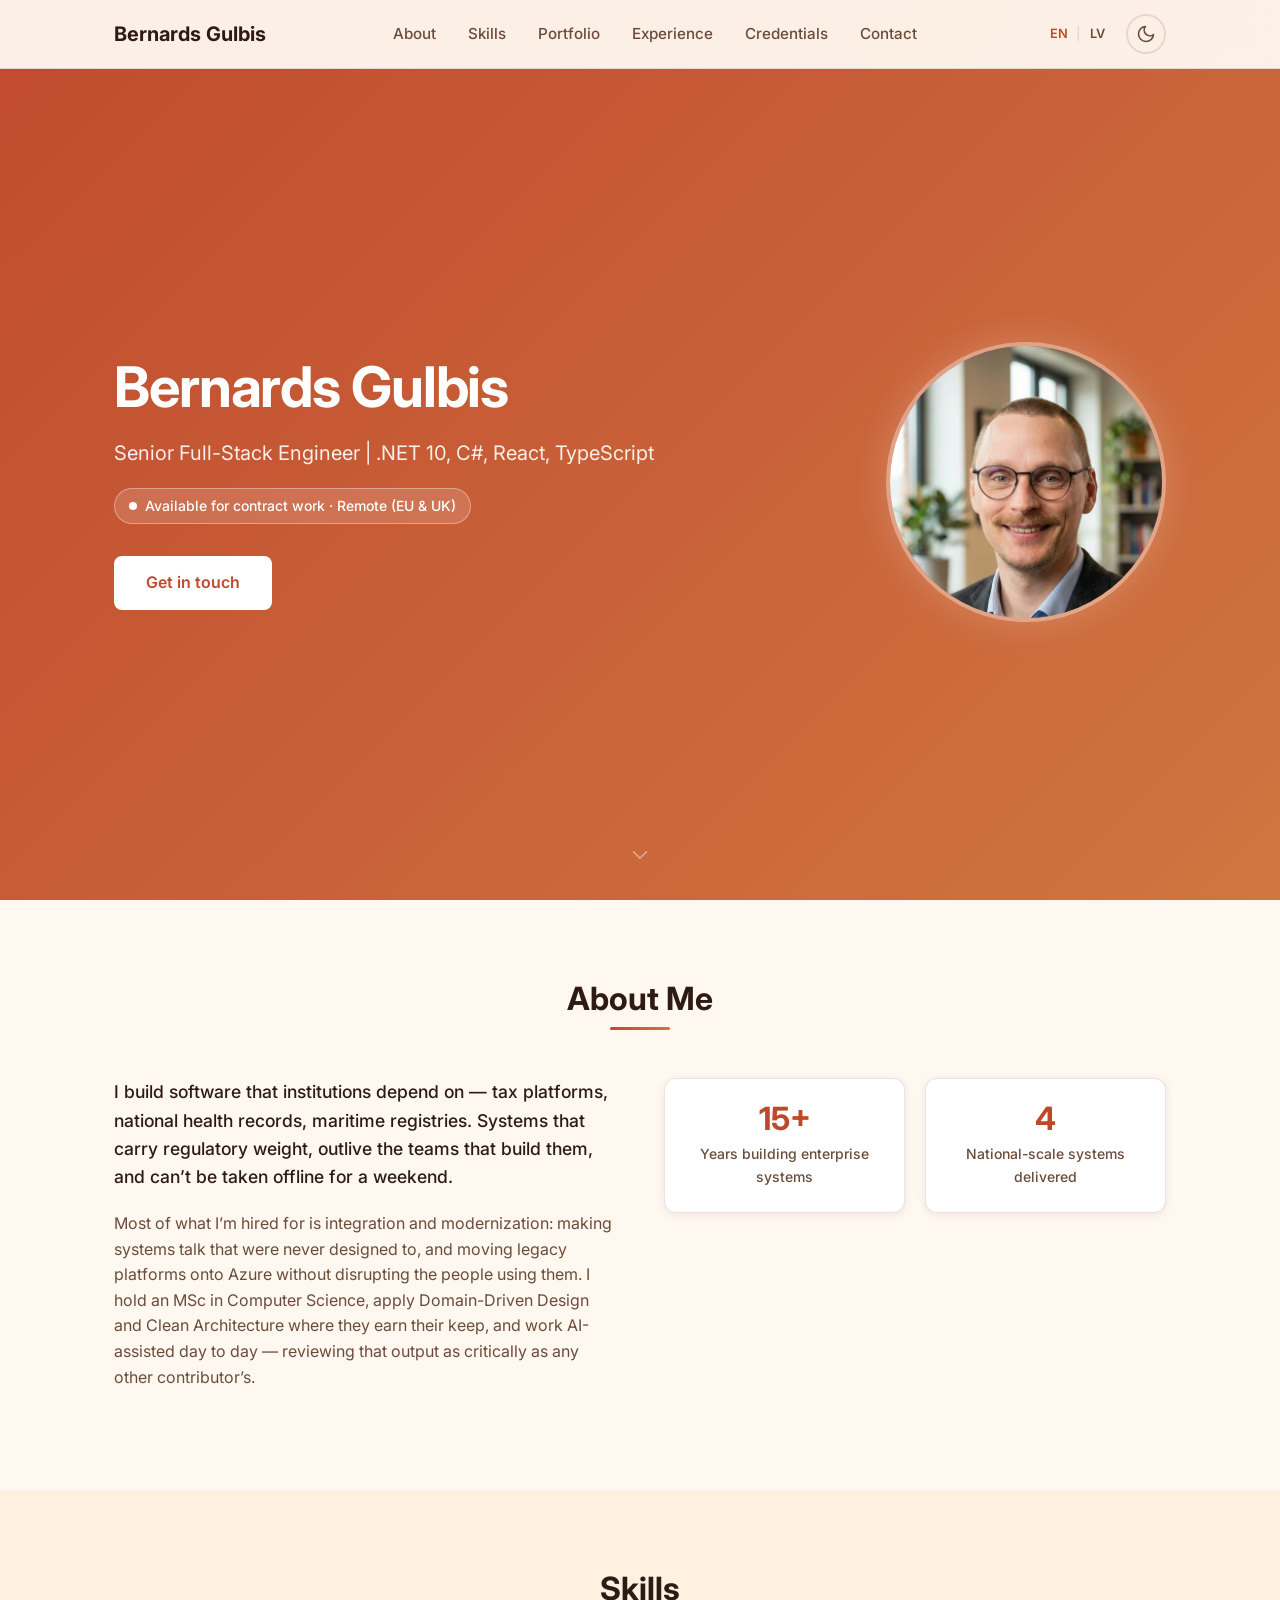
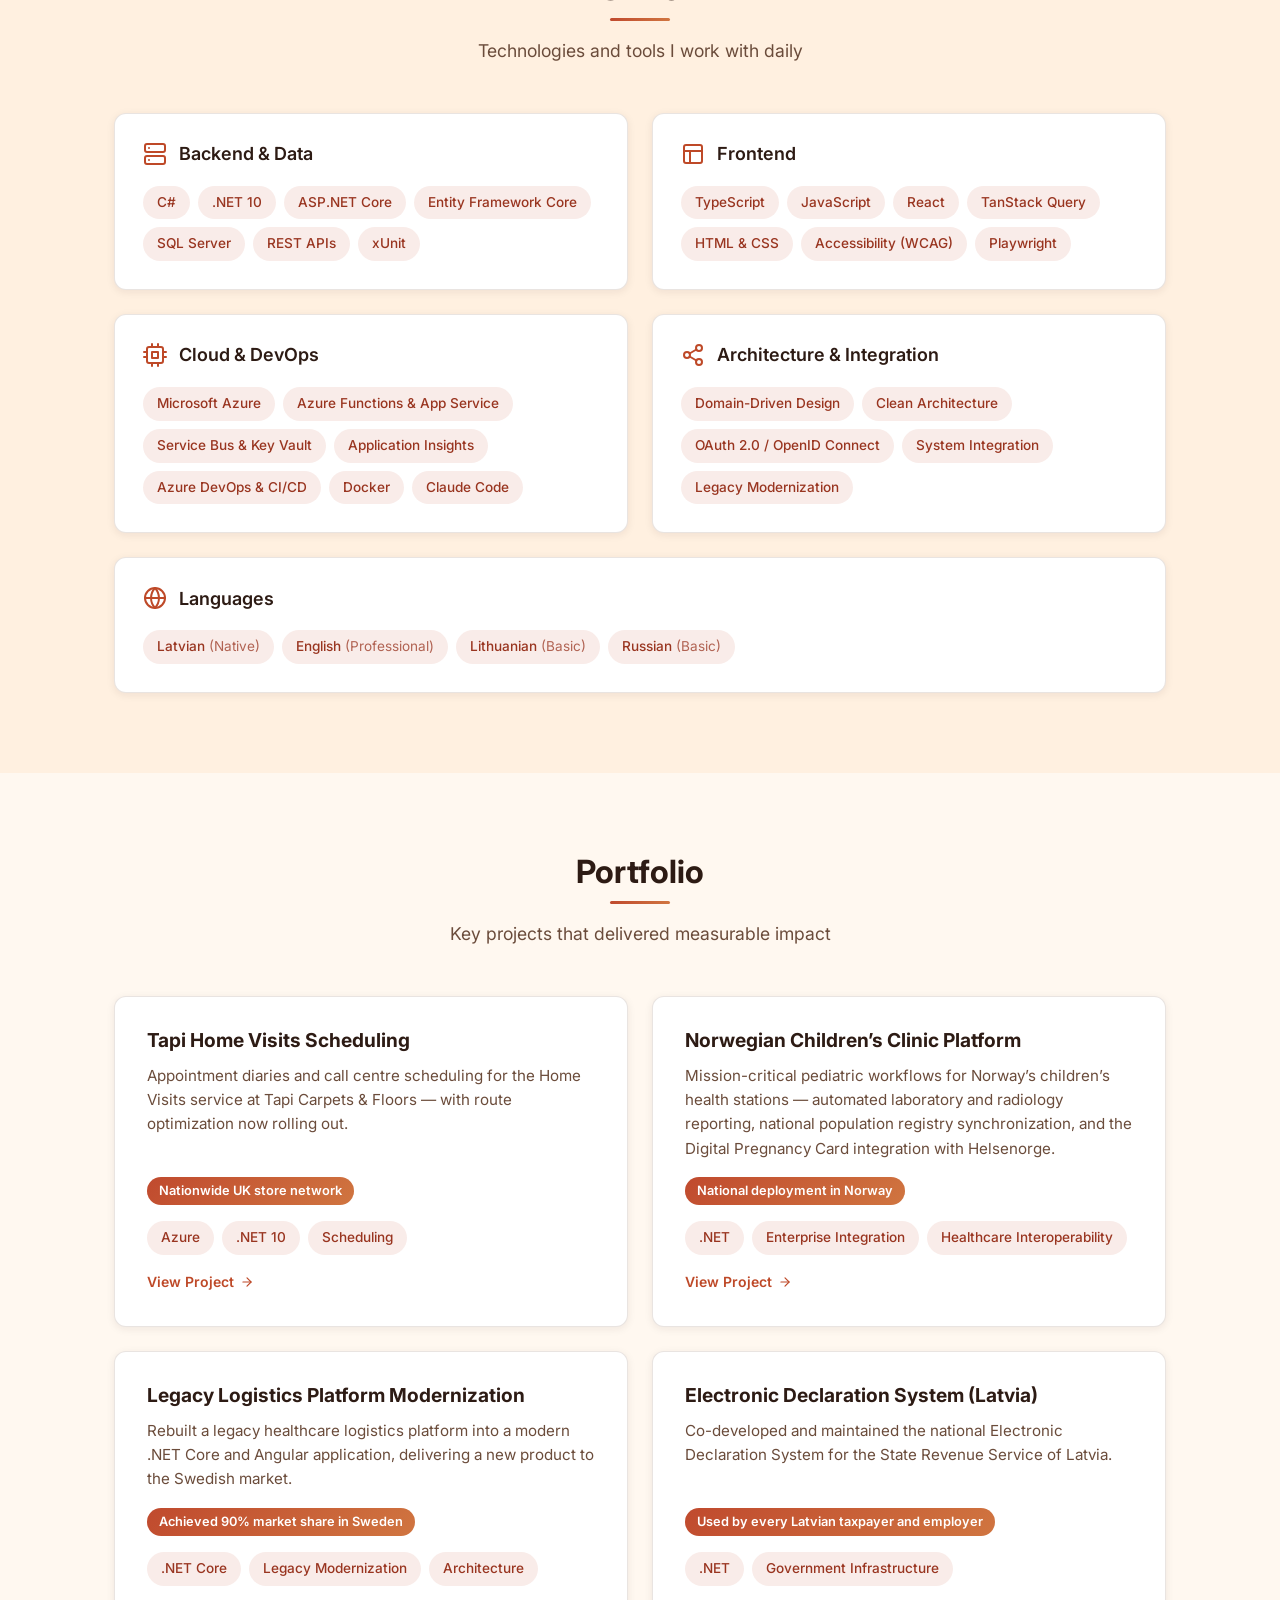
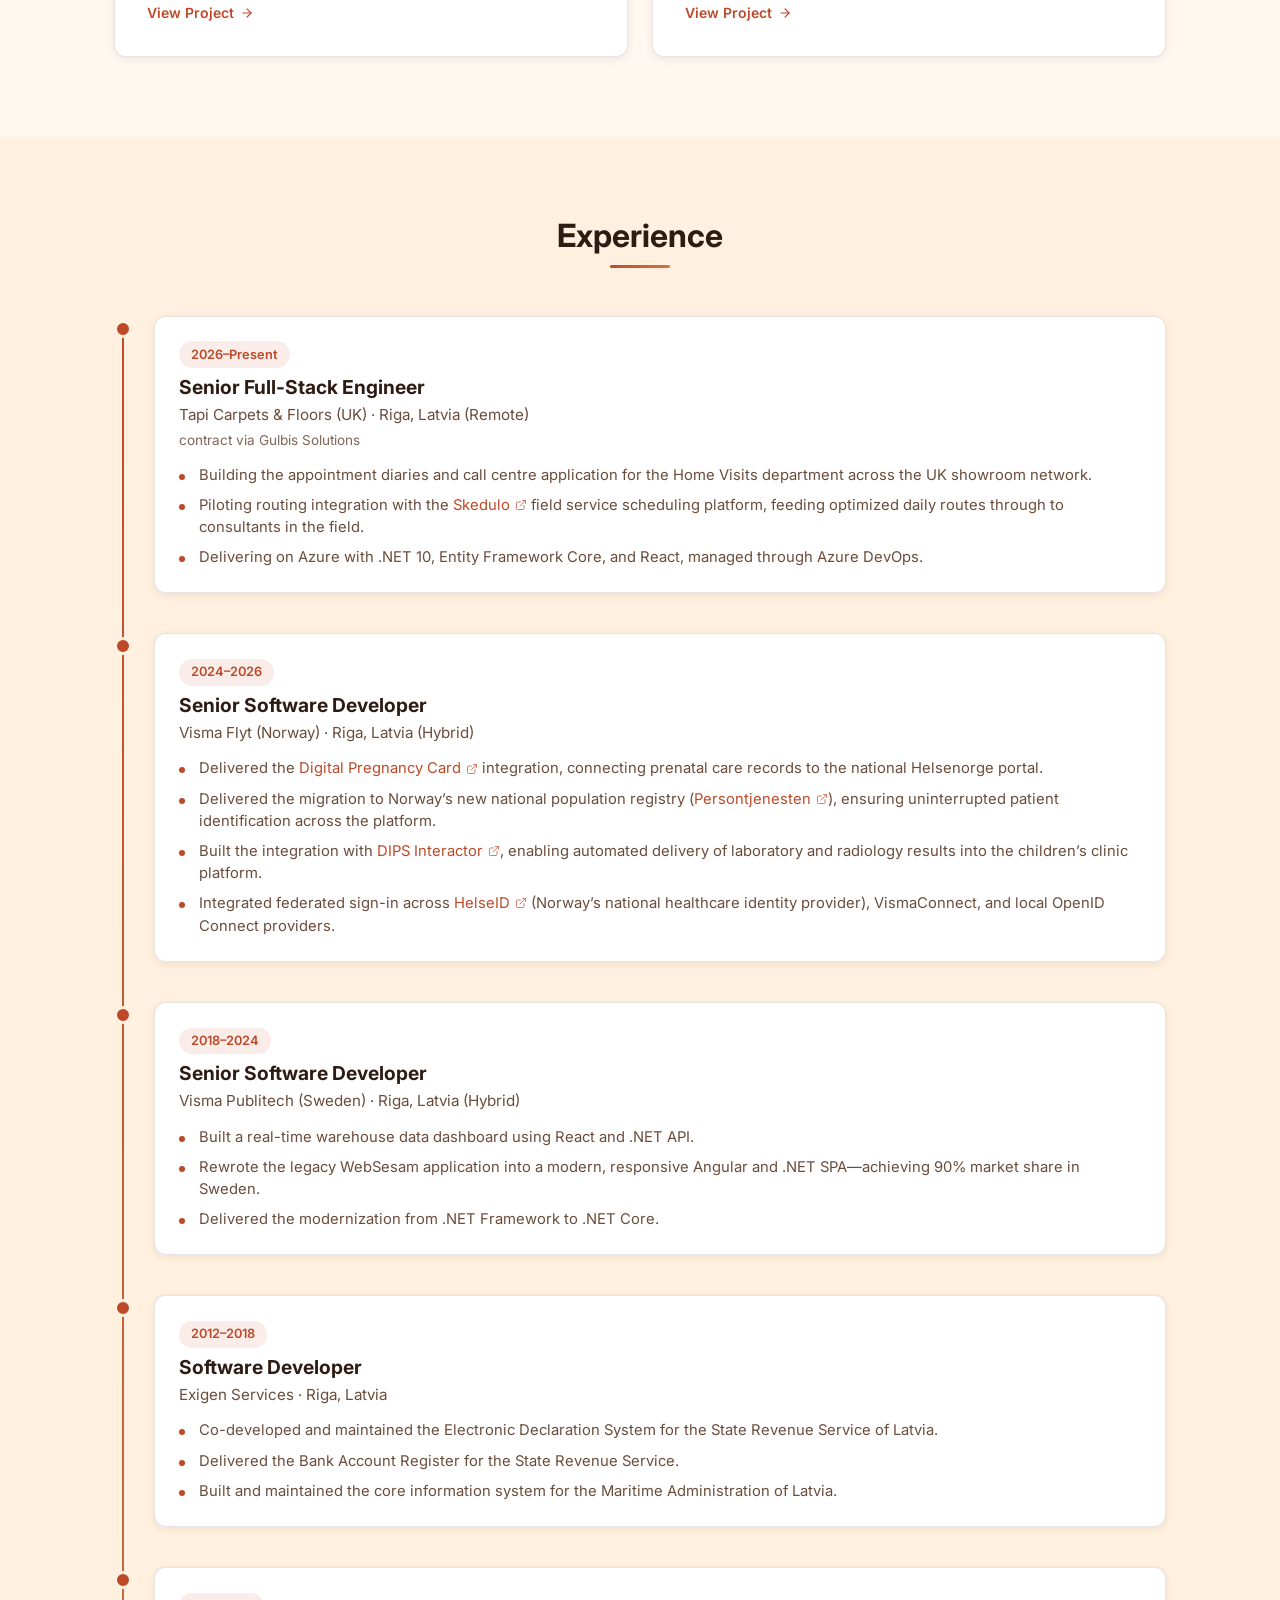
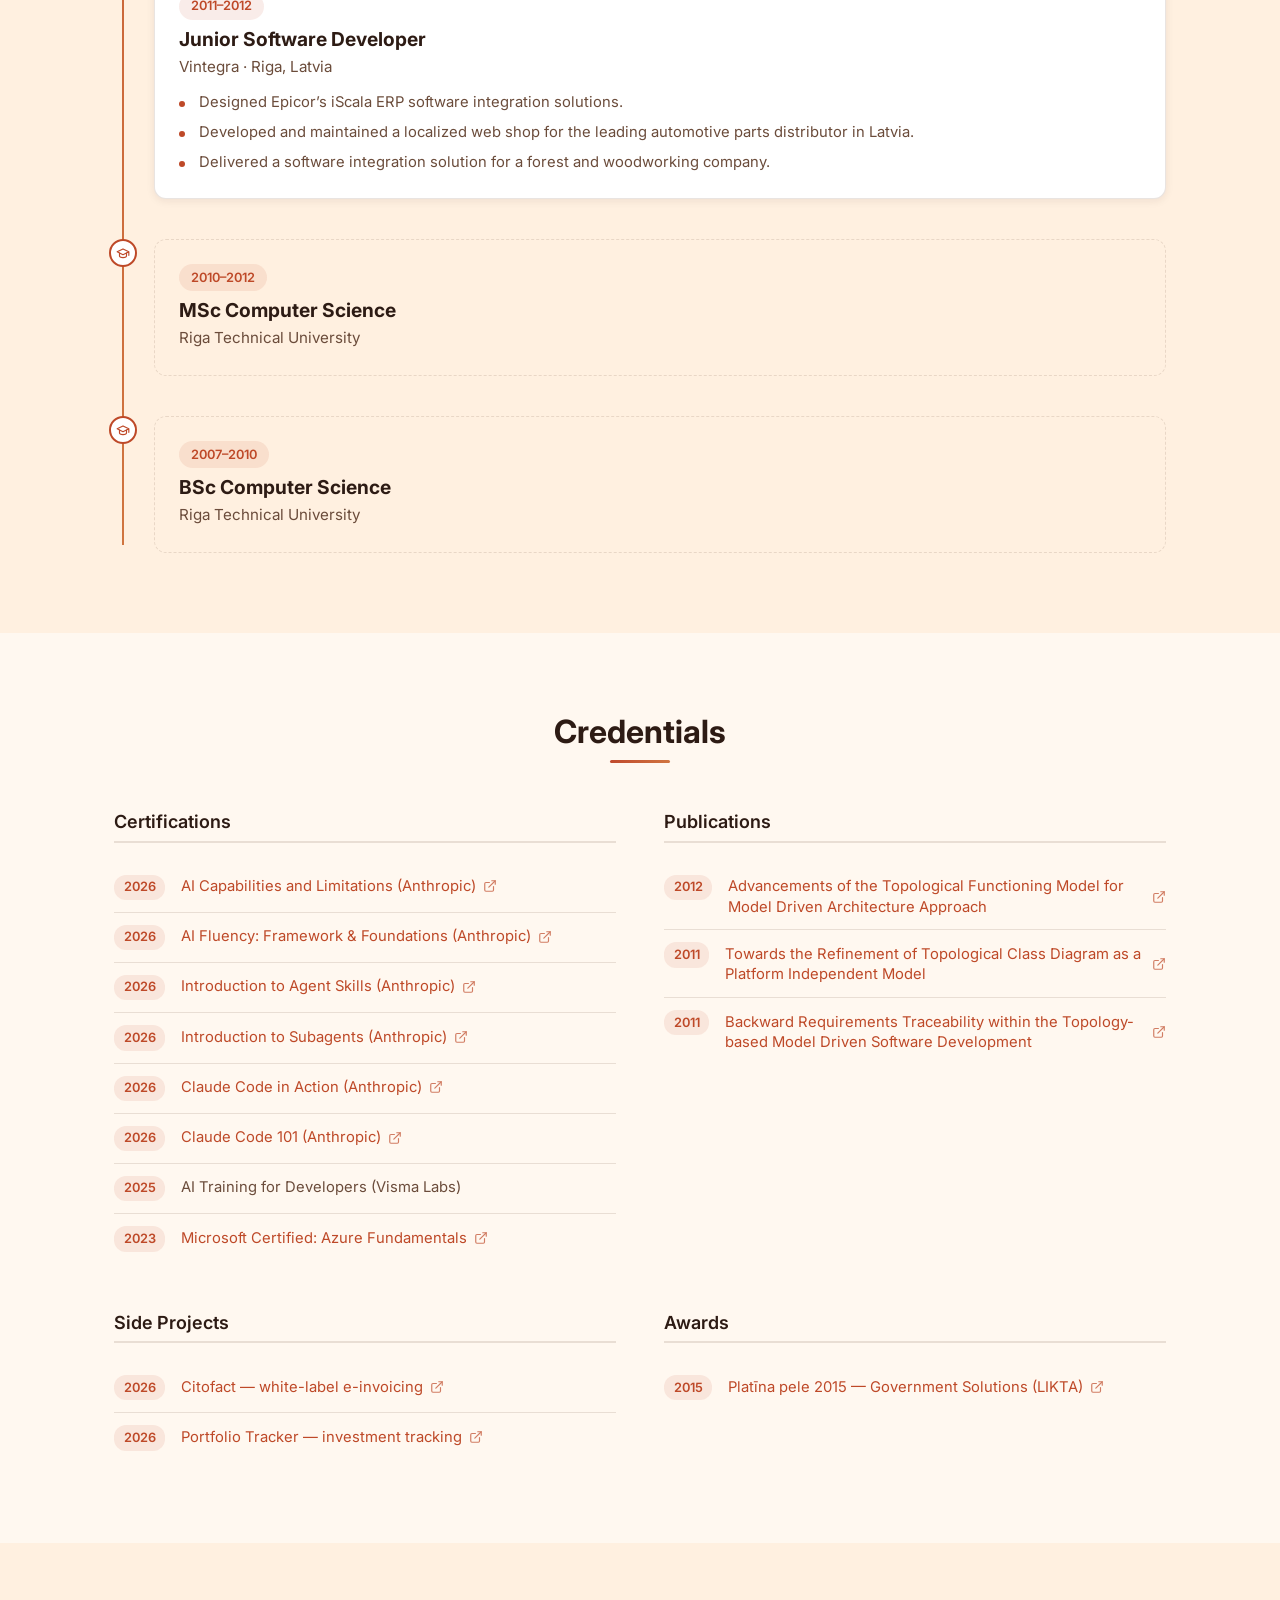
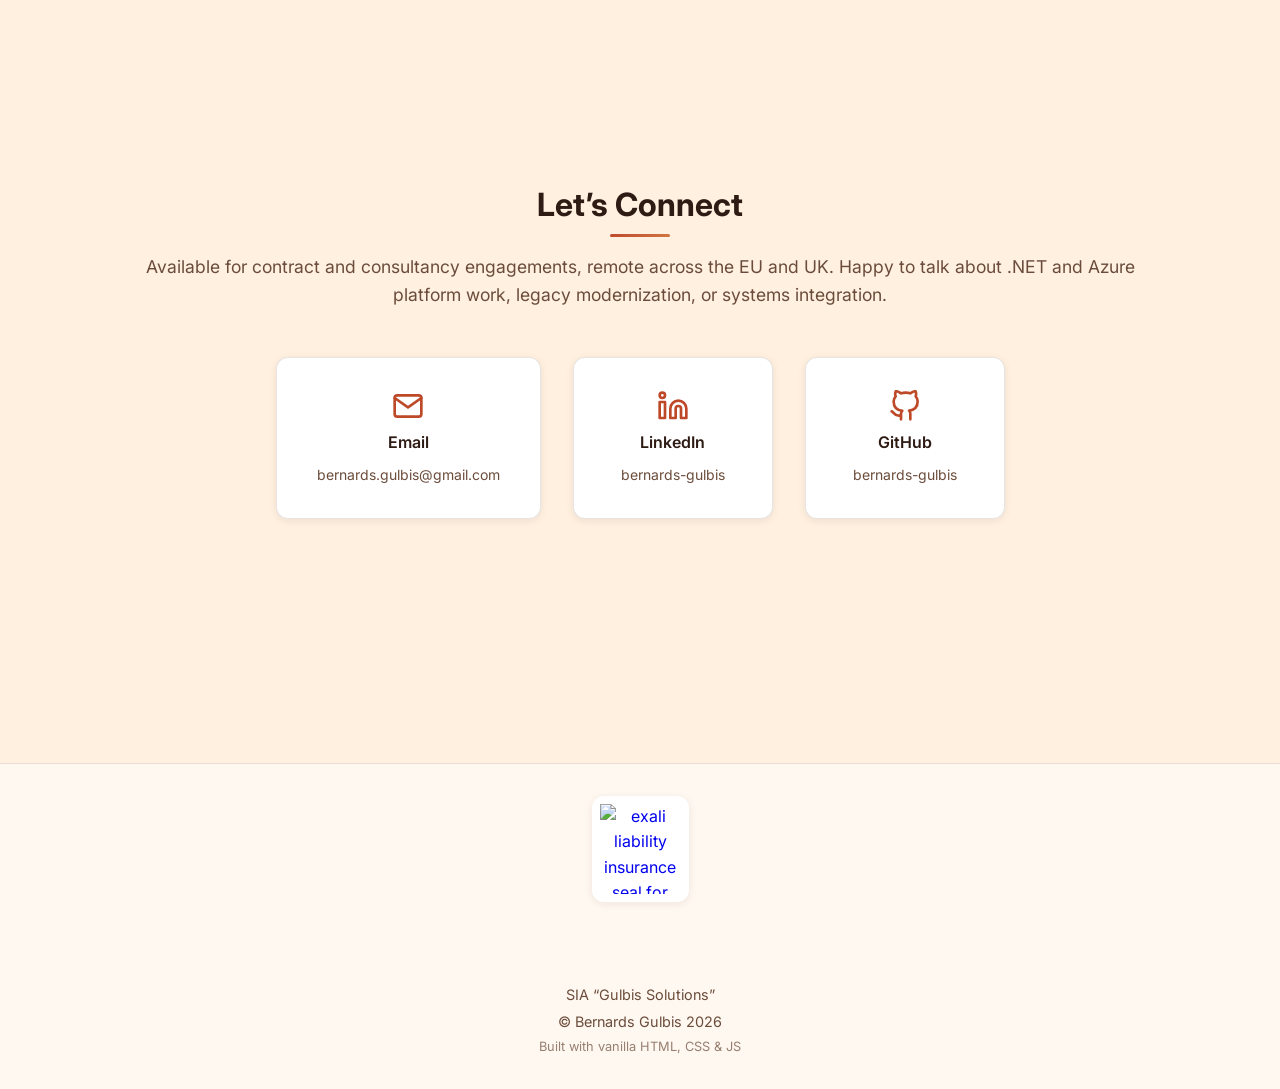
==== commit 323311de: "feat: Rewrite About Me around scale and domain" ====
--- a/index.html
+++ b/index.html
@@ -124,17 +124,17 @@
                 </div>
                 <div class="about reveal">
                     <div class="about__text">
-                        <p>I turn complex architecture into production-ready software that ships. With an MSc in Computer Science and 15 years in enterprise development, I bring a system-first mindset to every codebase I touch.</p>
-                        <p>I build enterprise-grade applications on Azure, combining robust .NET 10 and Entity Framework Core backends with React and TypeScript frontends, delivered through Azure DevOps. As a firm believer in Domain-Driven Design (DDD) and Clean Architecture, I write secure, testable, and maintainable code&mdash;and I use modern AI tools like GitHub Copilot and Claude to accelerate delivery without compromising architectural integrity.</p>
+                        <p>I build software that institutions depend on &mdash; tax platforms, national health records, maritime registries. Systems that carry regulatory weight, outlive the teams that build them, and can&rsquo;t be taken offline for a weekend.</p>
+                        <p>Most of what I&rsquo;m hired for is integration and modernization: making systems talk that were never designed to, and moving legacy platforms onto Azure without disrupting the people using them. I hold an MSc in Computer Science, apply Domain-Driven Design and Clean Architecture where they earn their keep, and work AI-assisted day to day &mdash; reviewing that output as critically as any other contributor&rsquo;s.</p>
                     </div>
                     <div class="about__stats stagger">
                         <div class="stat-card">
                             <span class="stat-card__number">15+</span>
-                            <span class="stat-card__label">Years Experience</span>
+                            <span class="stat-card__label">Years building enterprise systems</span>
                         </div>
                         <div class="stat-card">
                             <span class="stat-card__number">4</span>
-                            <span class="stat-card__label">Markets</span>
+                            <span class="stat-card__label">National-scale systems delivered</span>
                         </div>
                     </div>
                 </div>
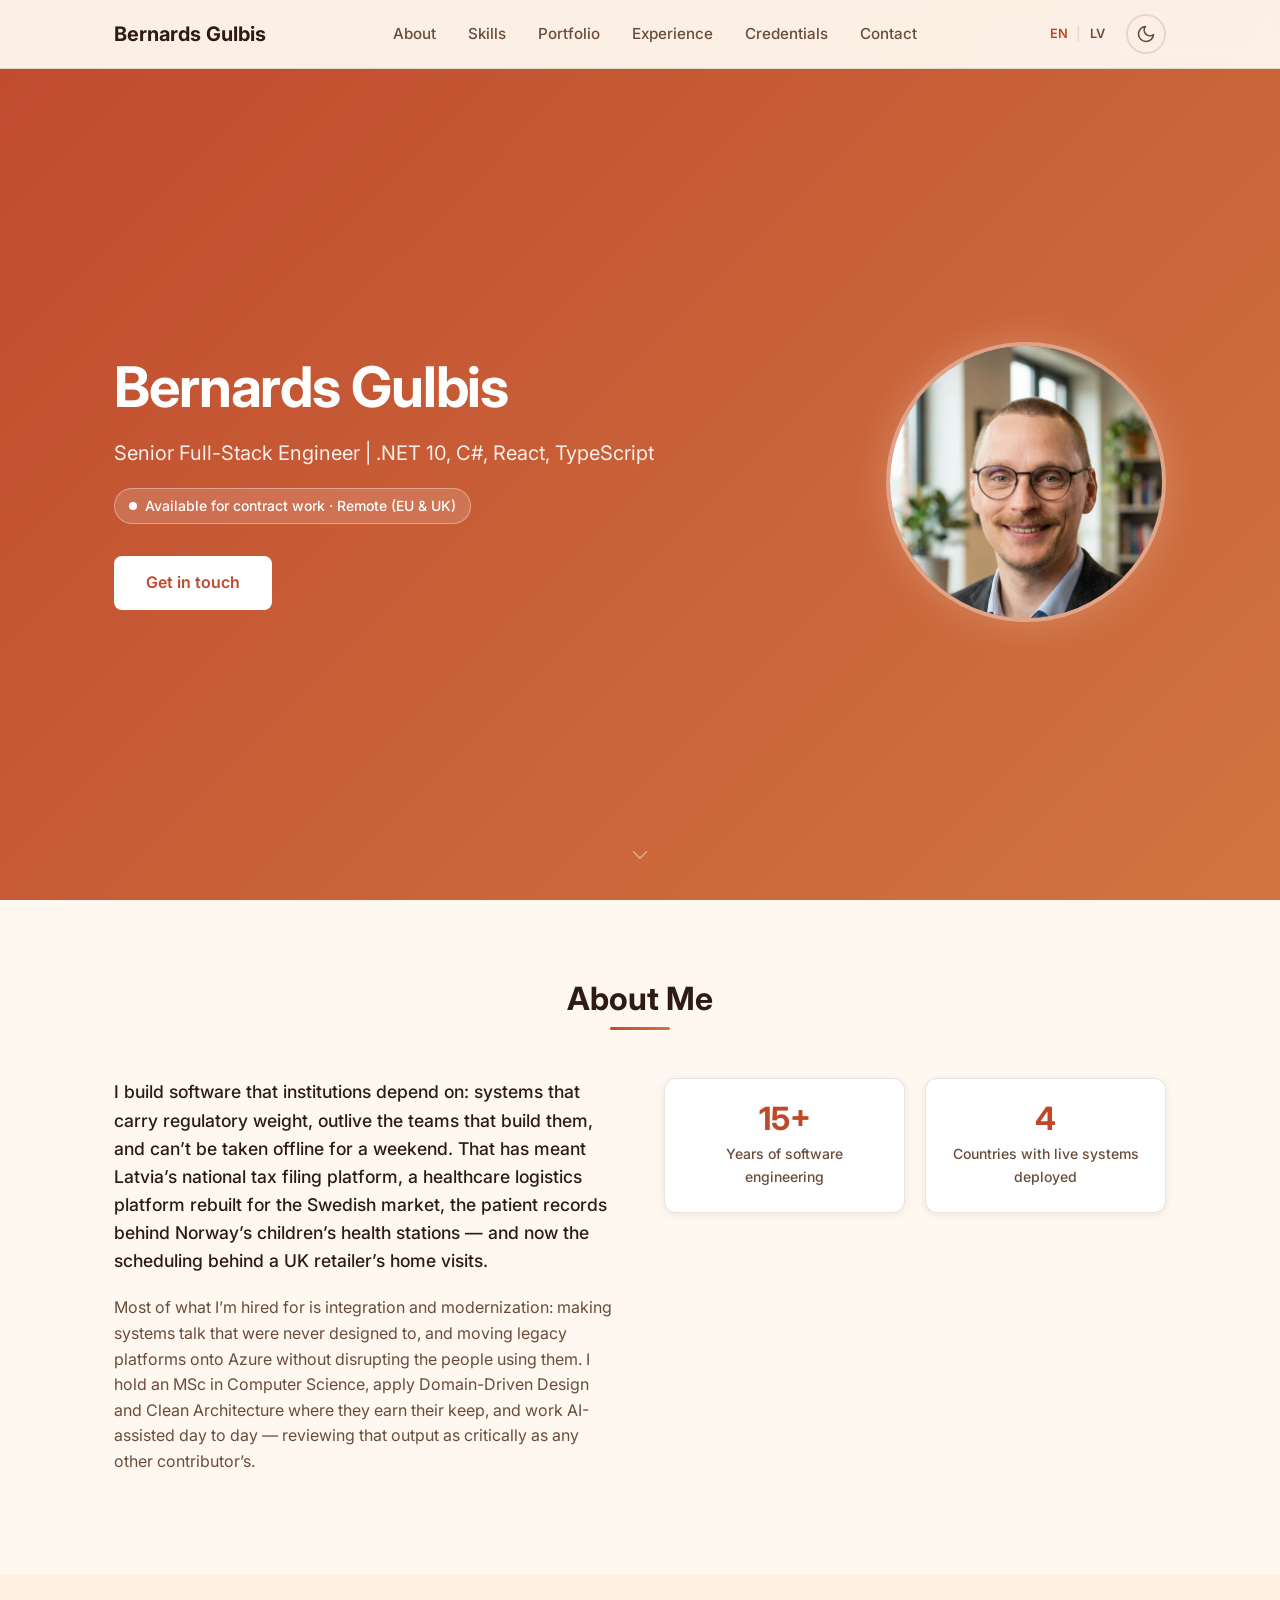
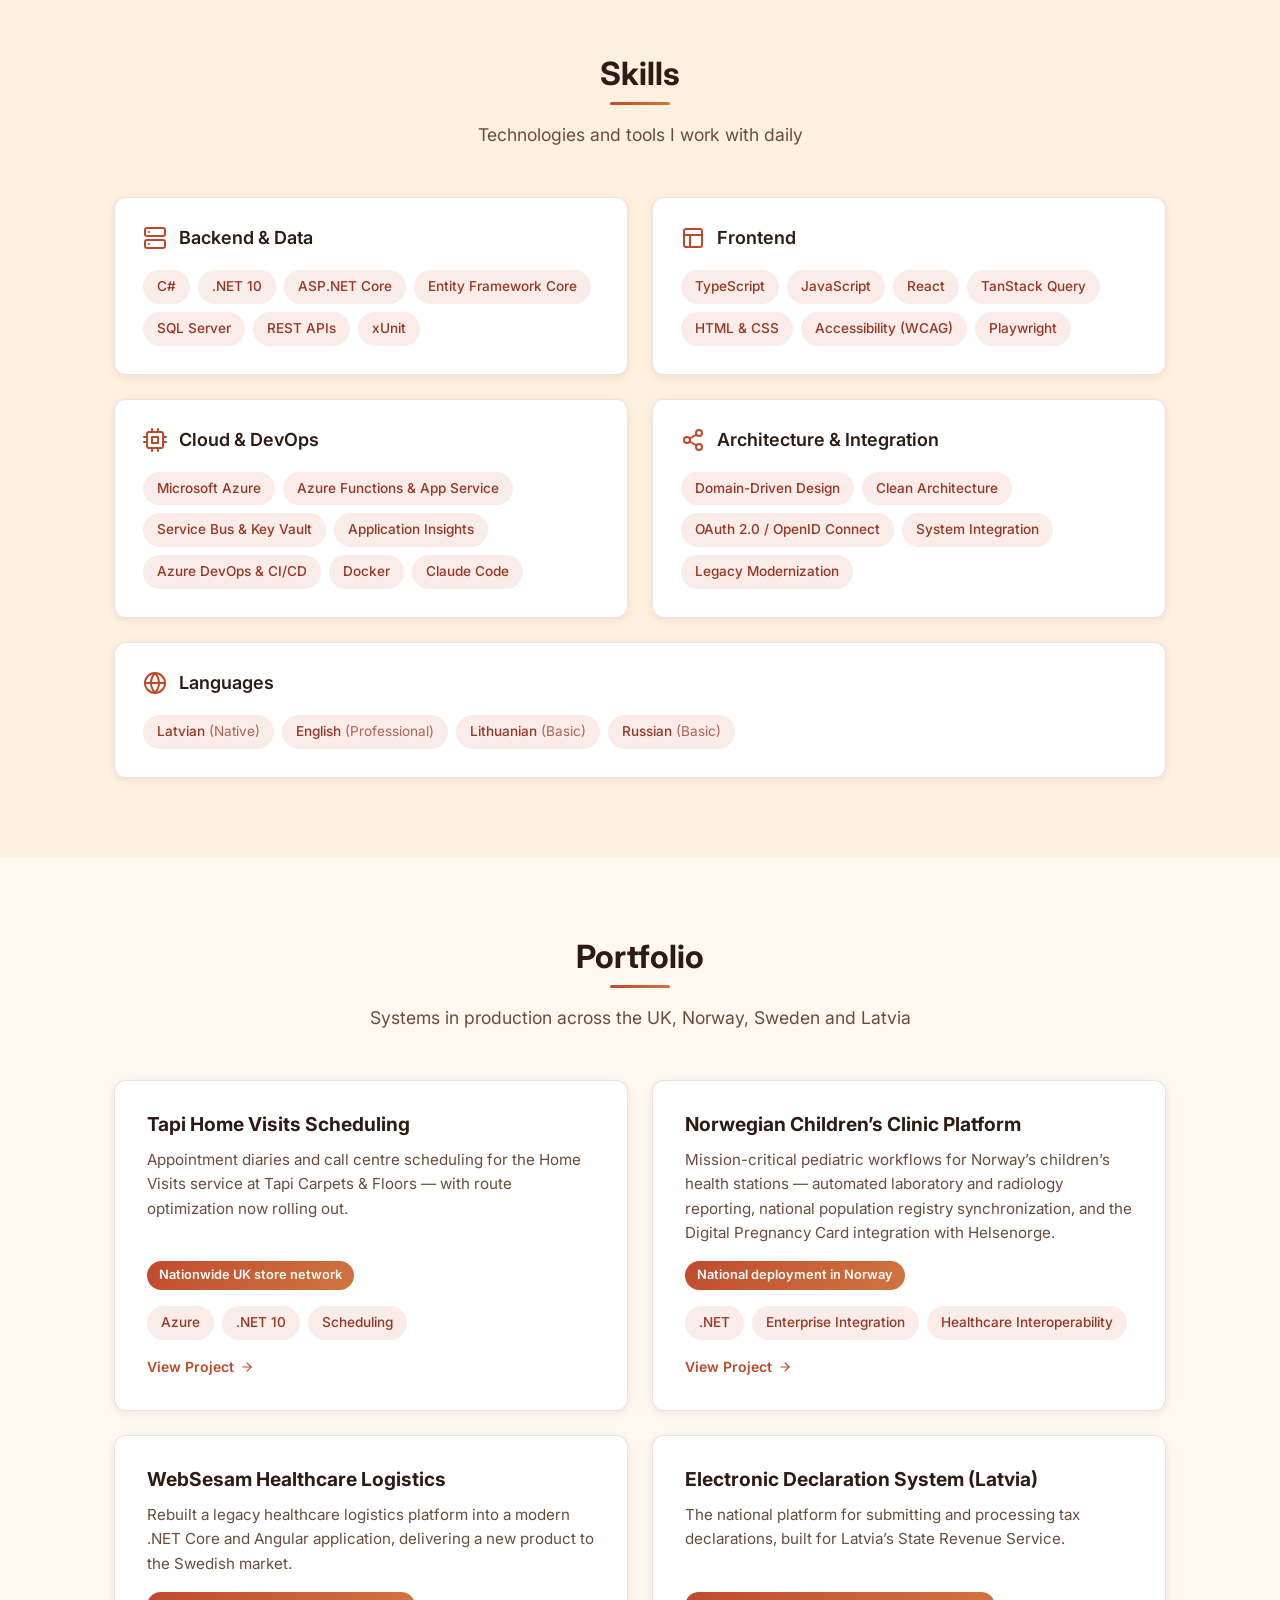
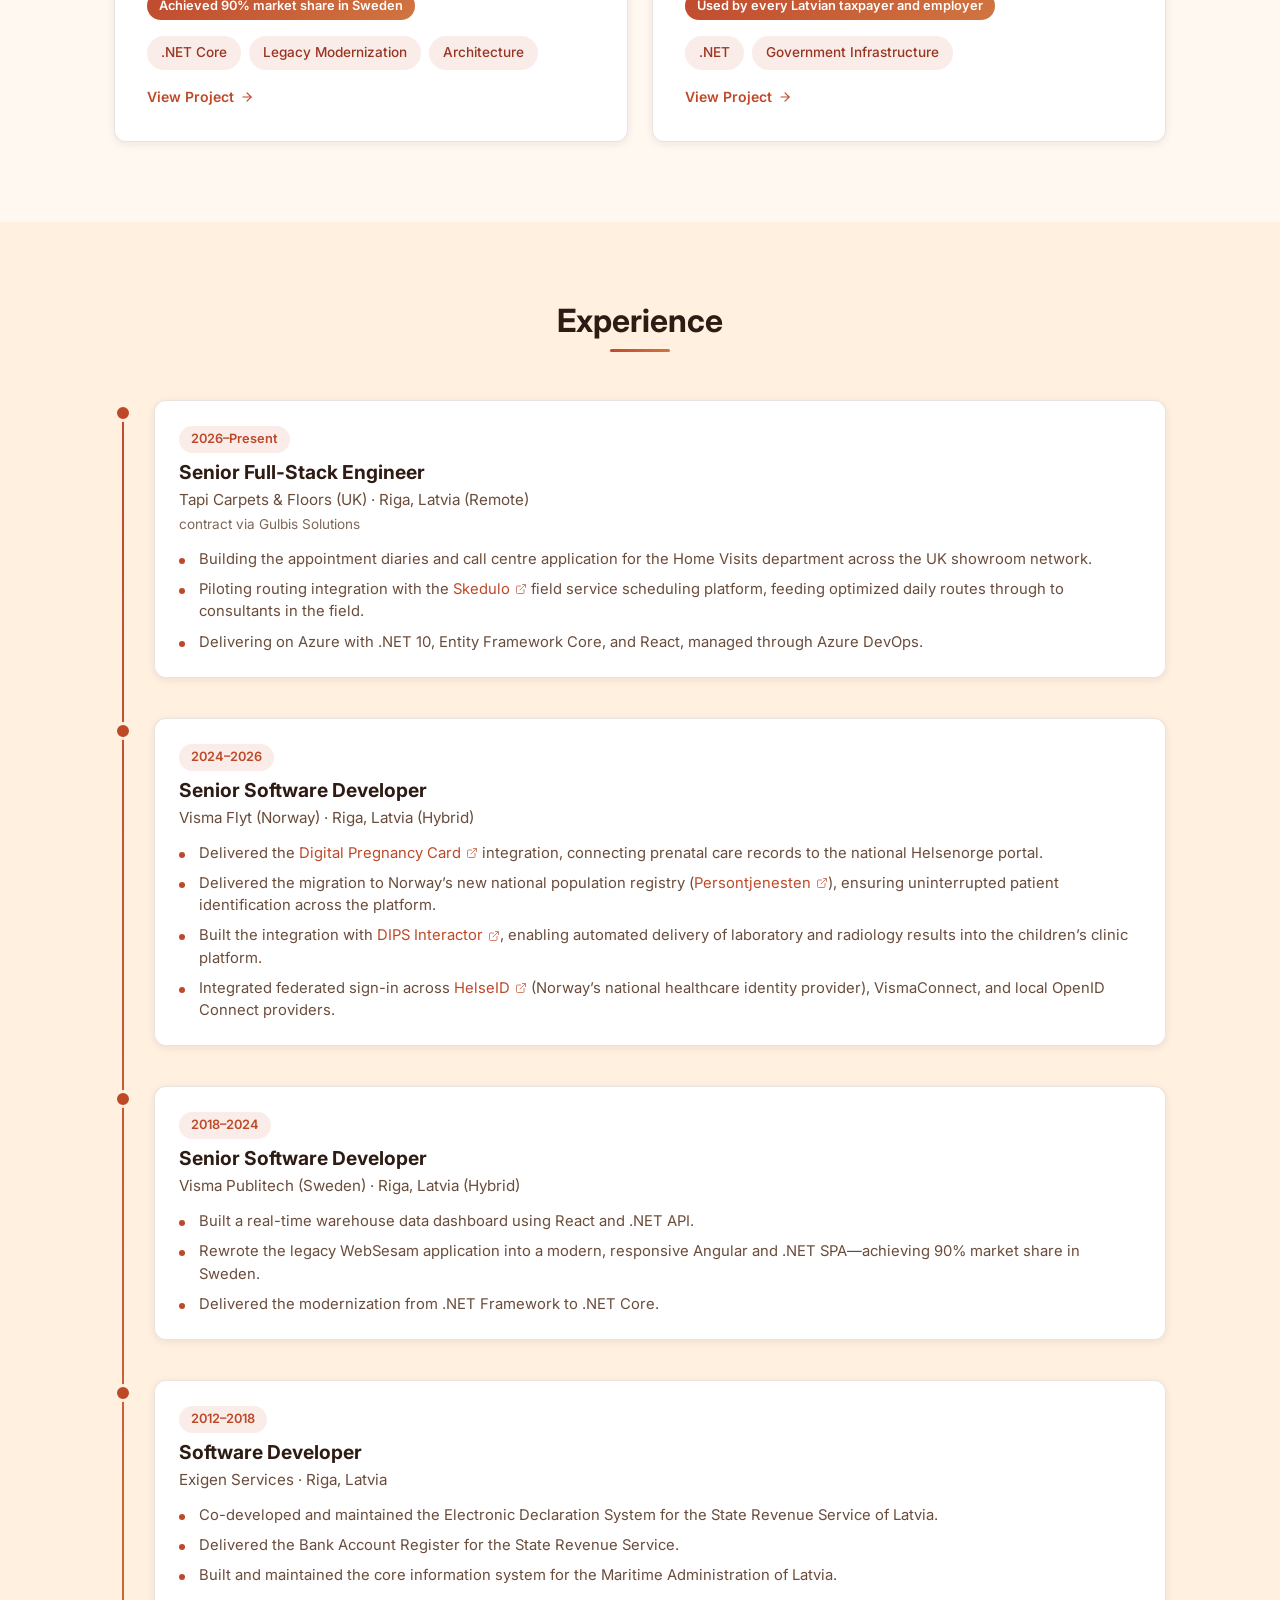
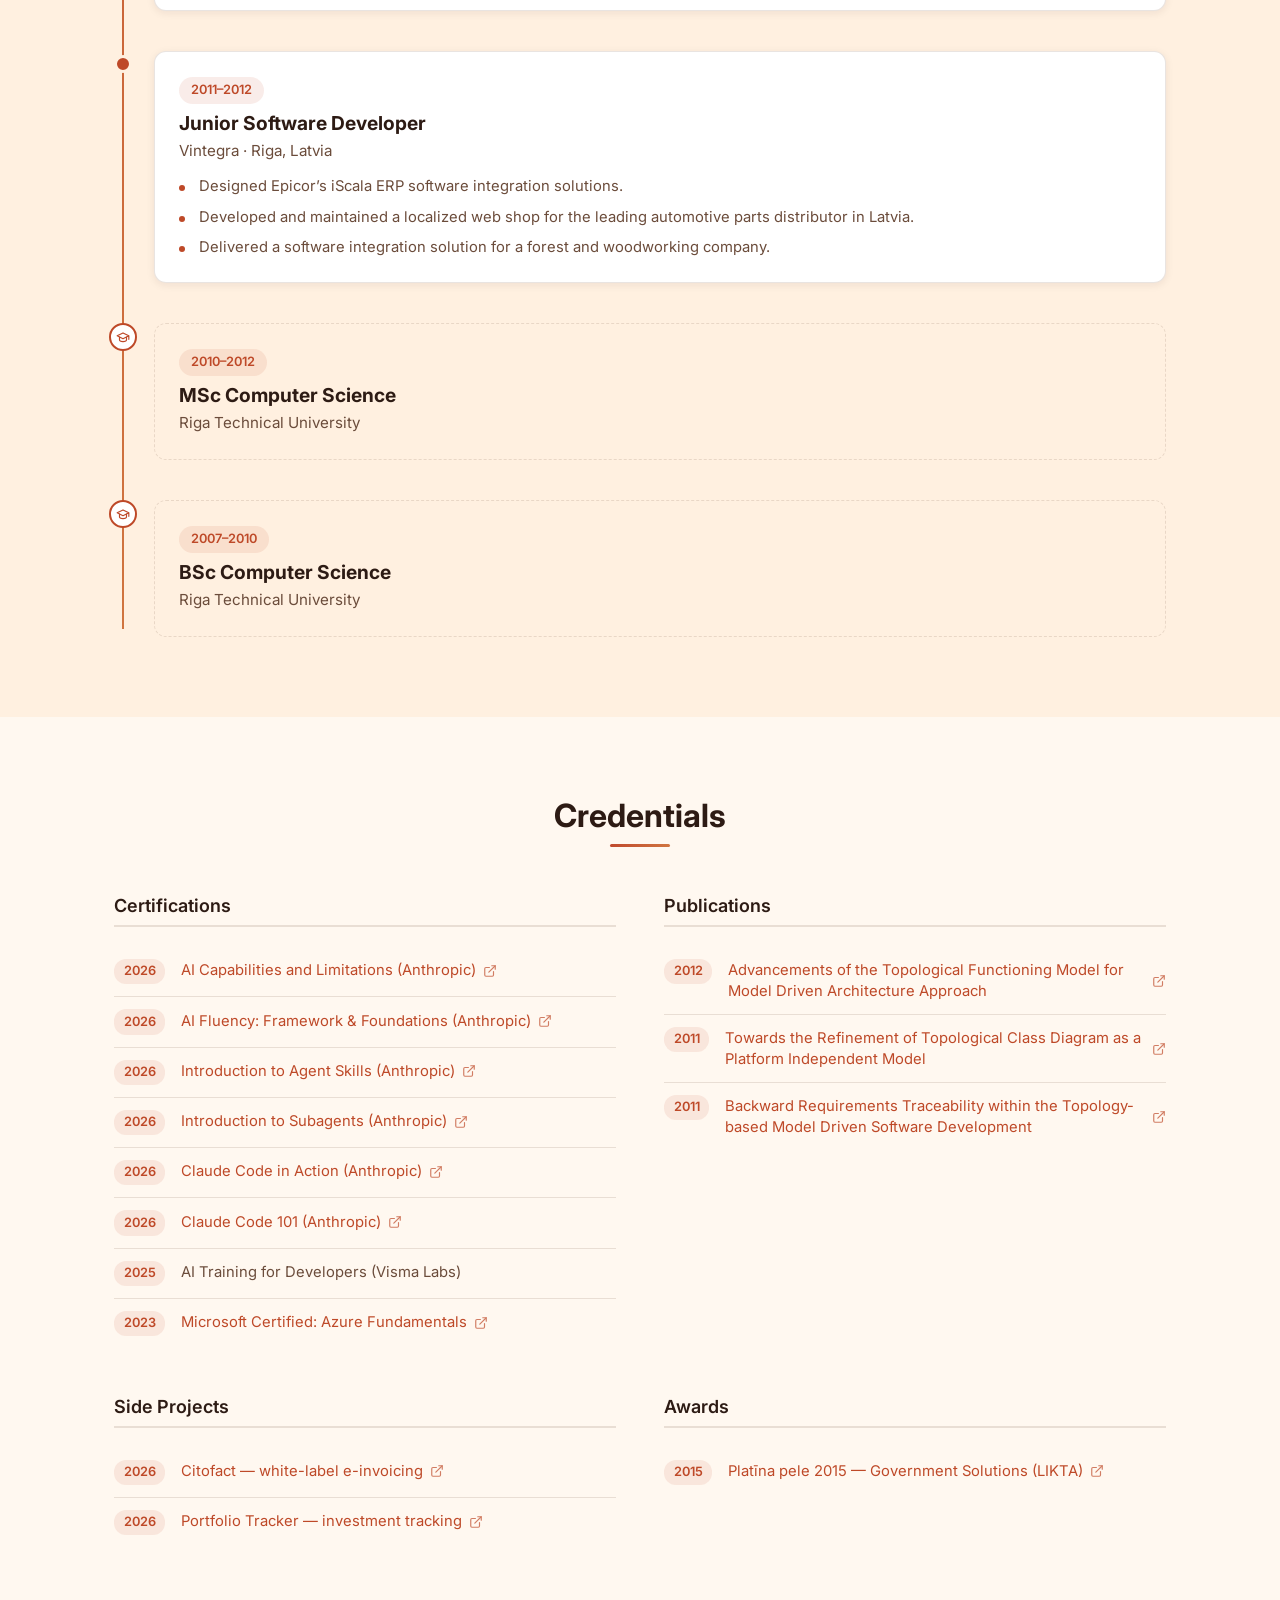
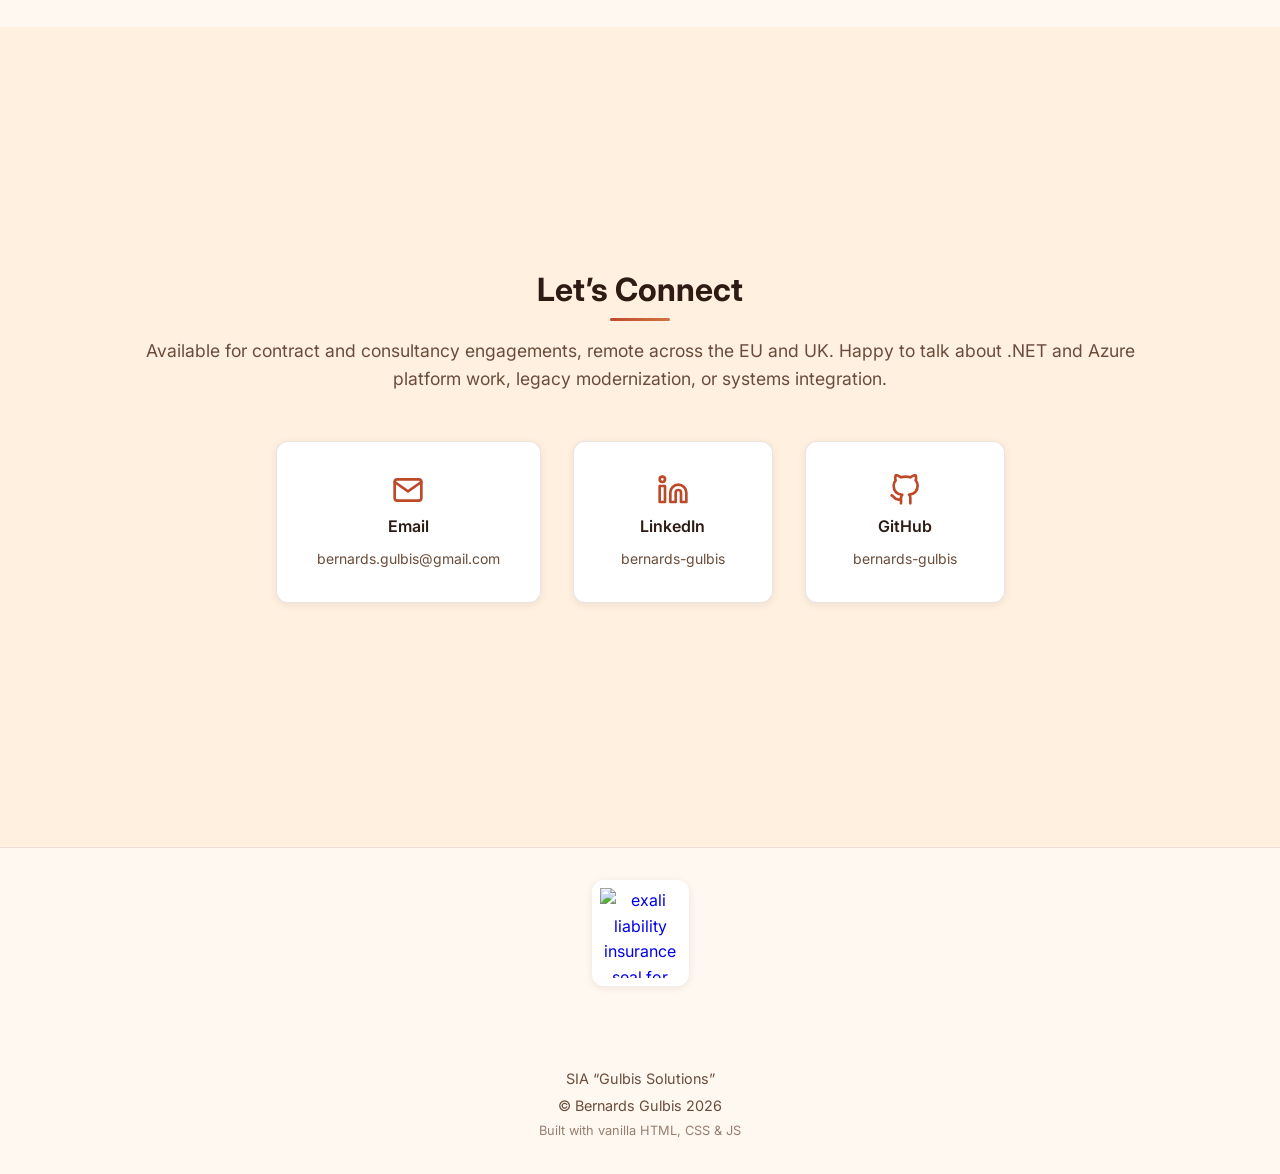
==== commit 671aa267: "feat: Revise Portfolio section" ====
--- a/index.html
+++ b/index.html
@@ -124,17 +124,17 @@
                 </div>
                 <div class="about reveal">
                     <div class="about__text">
-                        <p>I build software that institutions depend on &mdash; tax platforms, national health records, maritime registries. Systems that carry regulatory weight, outlive the teams that build them, and can&rsquo;t be taken offline for a weekend.</p>
+                        <p>I build software that institutions depend on: systems that carry regulatory weight, outlive the teams that build them, and can&rsquo;t be taken offline for a weekend. That has meant Latvia&rsquo;s national tax filing platform, a healthcare logistics platform rebuilt for the Swedish market, the patient records behind Norway&rsquo;s children&rsquo;s health stations &mdash; and now the scheduling behind a UK retailer&rsquo;s home visits.</p>
                         <p>Most of what I&rsquo;m hired for is integration and modernization: making systems talk that were never designed to, and moving legacy platforms onto Azure without disrupting the people using them. I hold an MSc in Computer Science, apply Domain-Driven Design and Clean Architecture where they earn their keep, and work AI-assisted day to day &mdash; reviewing that output as critically as any other contributor&rsquo;s.</p>
                     </div>
                     <div class="about__stats stagger">
                         <div class="stat-card">
                             <span class="stat-card__number">15+</span>
-                            <span class="stat-card__label">Years building enterprise systems</span>
+                            <span class="stat-card__label">Years of software engineering</span>
                         </div>
                         <div class="stat-card">
                             <span class="stat-card__number">4</span>
-                            <span class="stat-card__label">National-scale systems delivered</span>
+                            <span class="stat-card__label">Countries with live systems deployed</span>
                         </div>
                     </div>
                 </div>
@@ -249,7 +249,8 @@
                             <span class="tag">Lithuanian <small>(Basic)</small></span>
                             <span class="tag">Russian <small>(Basic)</small></span>
                         </div>
-                    </div>                </div>
+                    </div>
+                </div>
             </div>
         </section>
 
@@ -258,7 +259,7 @@
             <div class="container">
                 <div class="section__header reveal">
                     <h2 class="section__title">Portfolio</h2>
-                    <p class="section__subtitle">Key projects that delivered measurable impact</p>
+                    <p class="section__subtitle">Systems in production across the UK, Norway, Sweden and Latvia</p>
                 </div>
                 <div class="projects stagger">
                     <div class="project-card">
@@ -272,7 +273,7 @@
                             <span class="tag">.NET 10</span>
                             <span class="tag">Scheduling</span>
                         </div>
-                        <a class="project-card__link" href="https://www.tapi.co.uk/" target="_blank" rel="noopener noreferrer">View Project <svg aria-hidden="true" xmlns="http://www.w3.org/2000/svg" width="14" height="14" viewBox="0 0 24 24" fill="none" stroke="currentColor" stroke-width="2" stroke-linecap="round" stroke-linejoin="round"><line x1="5" y1="12" x2="19" y2="12"></line><polyline points="12 5 19 12 12 19"></polyline></svg><span class="sr-only">(opens in new tab)</span></a>
+                        <a class="project-card__link" href="https://www.tapi.co.uk/book-a-home-visit" target="_blank" rel="noopener noreferrer">View Project <svg aria-hidden="true" xmlns="http://www.w3.org/2000/svg" width="14" height="14" viewBox="0 0 24 24" fill="none" stroke="currentColor" stroke-width="2" stroke-linecap="round" stroke-linejoin="round"><line x1="5" y1="12" x2="19" y2="12"></line><polyline points="12 5 19 12 12 19"></polyline></svg><span class="sr-only">(opens in new tab)</span></a>
                     </div>
                     <div class="project-card">
                         <h3 class="project-card__title">Norwegian Children&rsquo;s Clinic Platform</h3>
@@ -288,7 +289,7 @@
                         <a class="project-card__link" href="https://minflyt.no/journalsystem/helsestasjon" target="_blank" rel="noopener noreferrer">View Project <svg aria-hidden="true" xmlns="http://www.w3.org/2000/svg" width="14" height="14" viewBox="0 0 24 24" fill="none" stroke="currentColor" stroke-width="2" stroke-linecap="round" stroke-linejoin="round"><line x1="5" y1="12" x2="19" y2="12"></line><polyline points="12 5 19 12 12 19"></polyline></svg><span class="sr-only">(opens in new tab)</span></a>
                     </div>
                     <div class="project-card">
-                        <h3 class="project-card__title">Legacy Logistics Platform Modernization</h3>
+                        <h3 class="project-card__title">WebSesam Healthcare Logistics</h3>
                         <p class="project-card__description">Rebuilt a legacy healthcare logistics platform into a modern .NET Core and Angular application, delivering a new product to the Swedish market.</p>
                         <div class="project-card__impact">
                             <span class="project-card__metric">Achieved 90% market share in Sweden</span>
@@ -302,7 +303,7 @@
                     </div>
                     <div class="project-card">
                         <h3 class="project-card__title">Electronic Declaration System (Latvia)</h3>
-                        <p class="project-card__description">Co-developed and maintained the national Electronic Declaration System for the State Revenue Service of Latvia.</p>
+                        <p class="project-card__description">The national platform for submitting and processing tax declarations, built for Latvia&rsquo;s State Revenue Service.</p>
                         <div class="project-card__impact">
                             <span class="project-card__metric">Used by every Latvian taxpayer and employer</span>
                         </div>
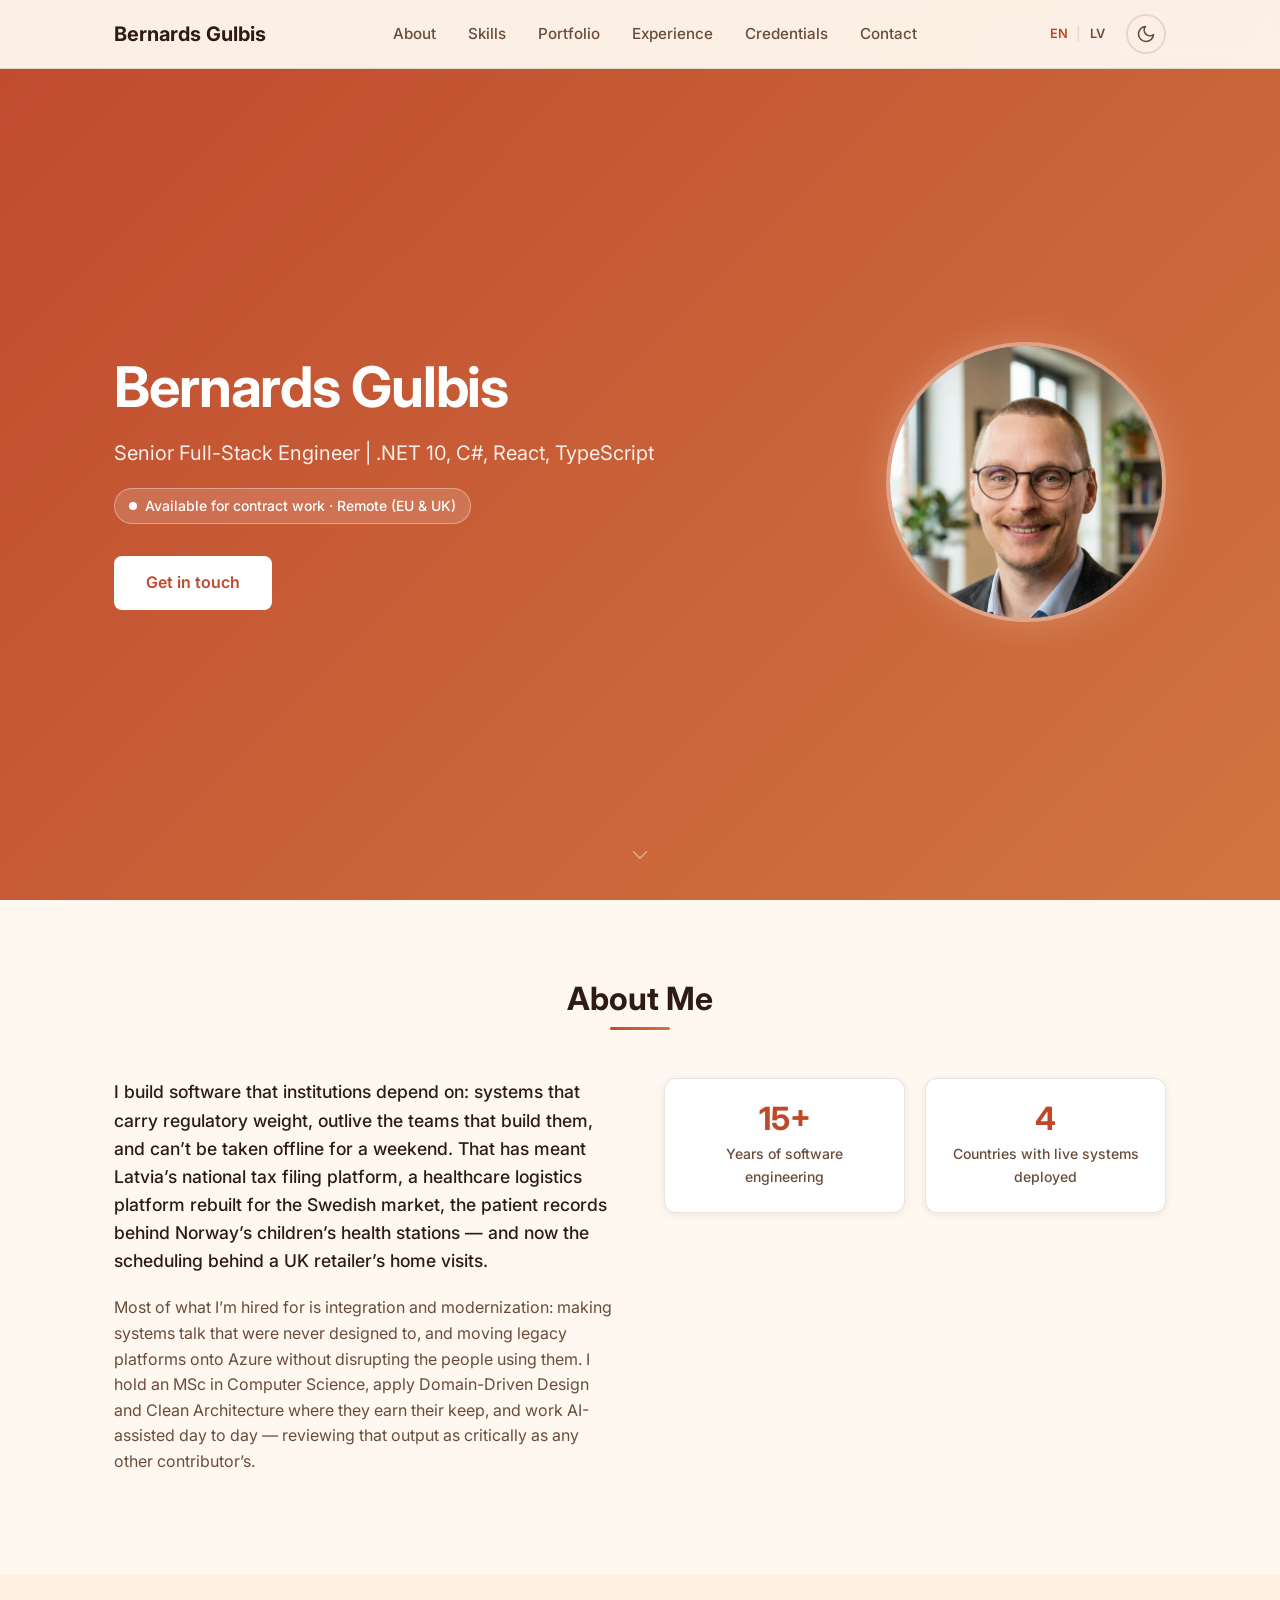
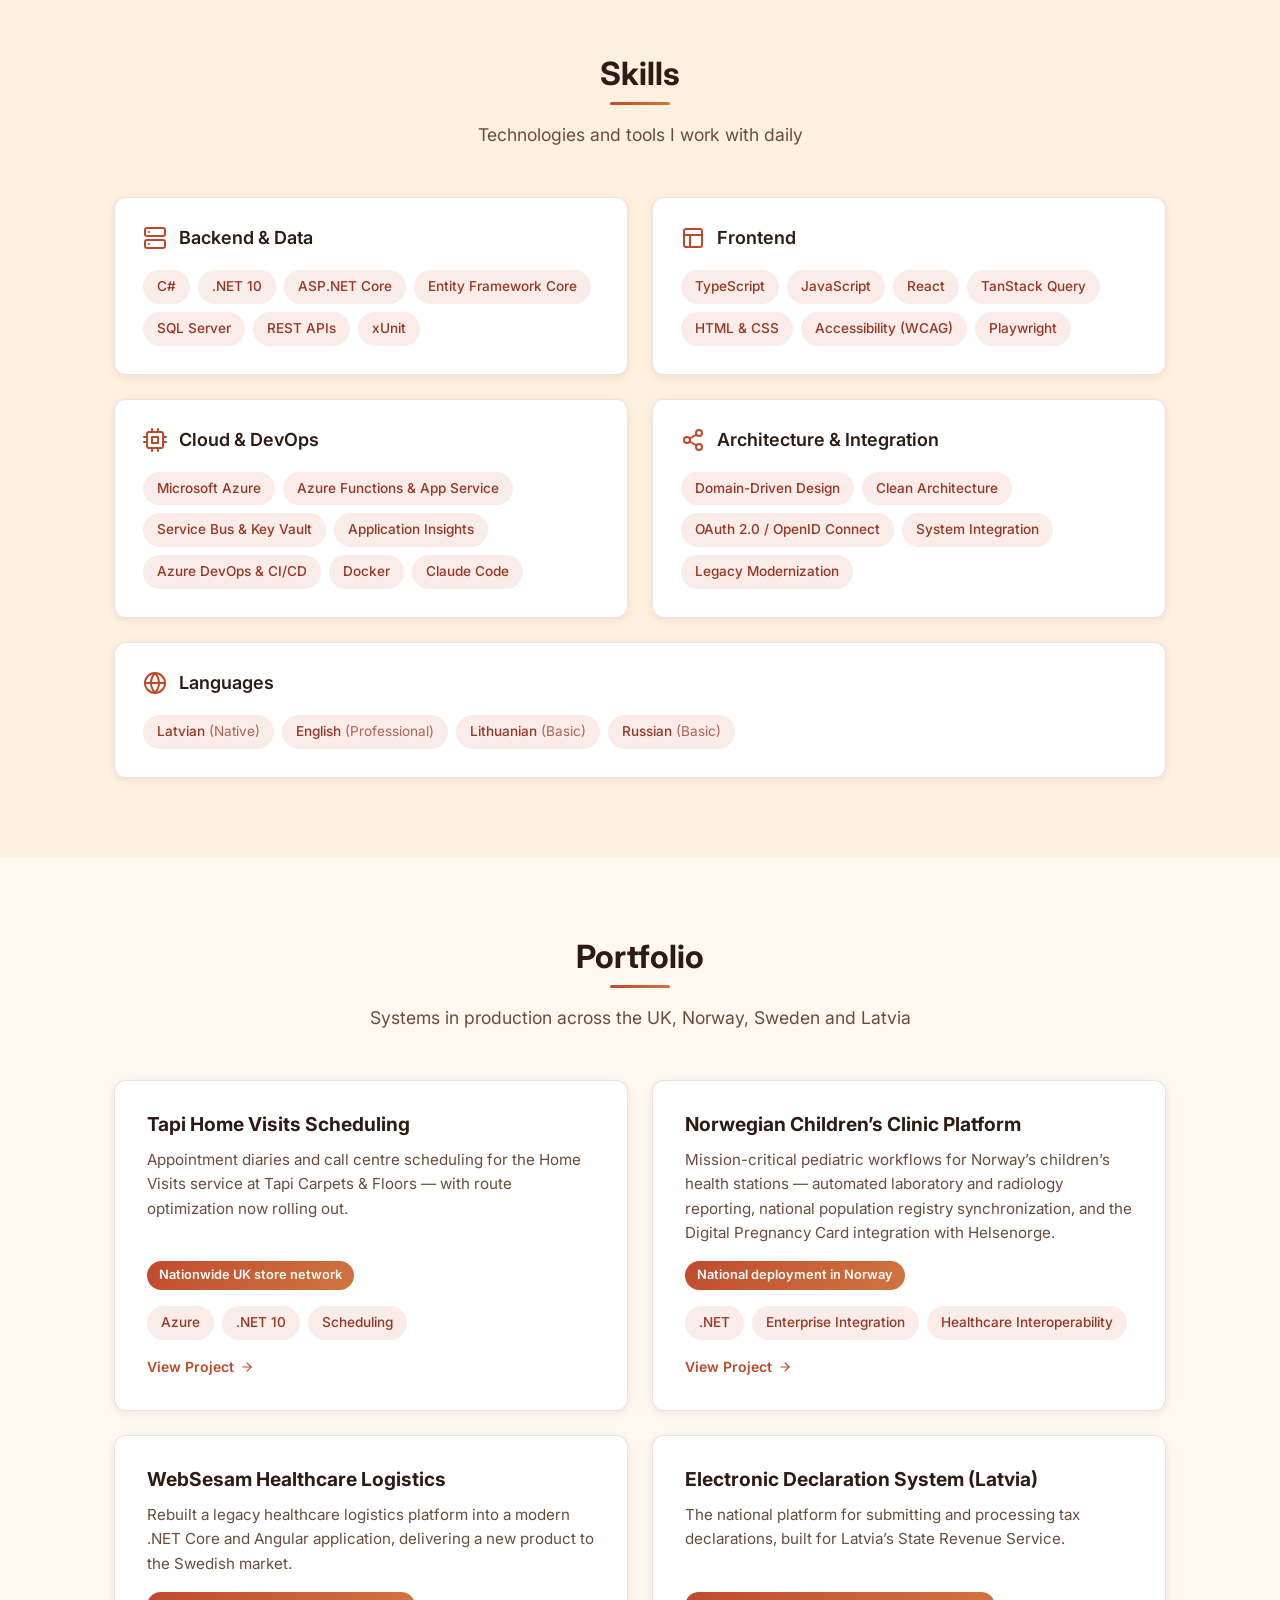
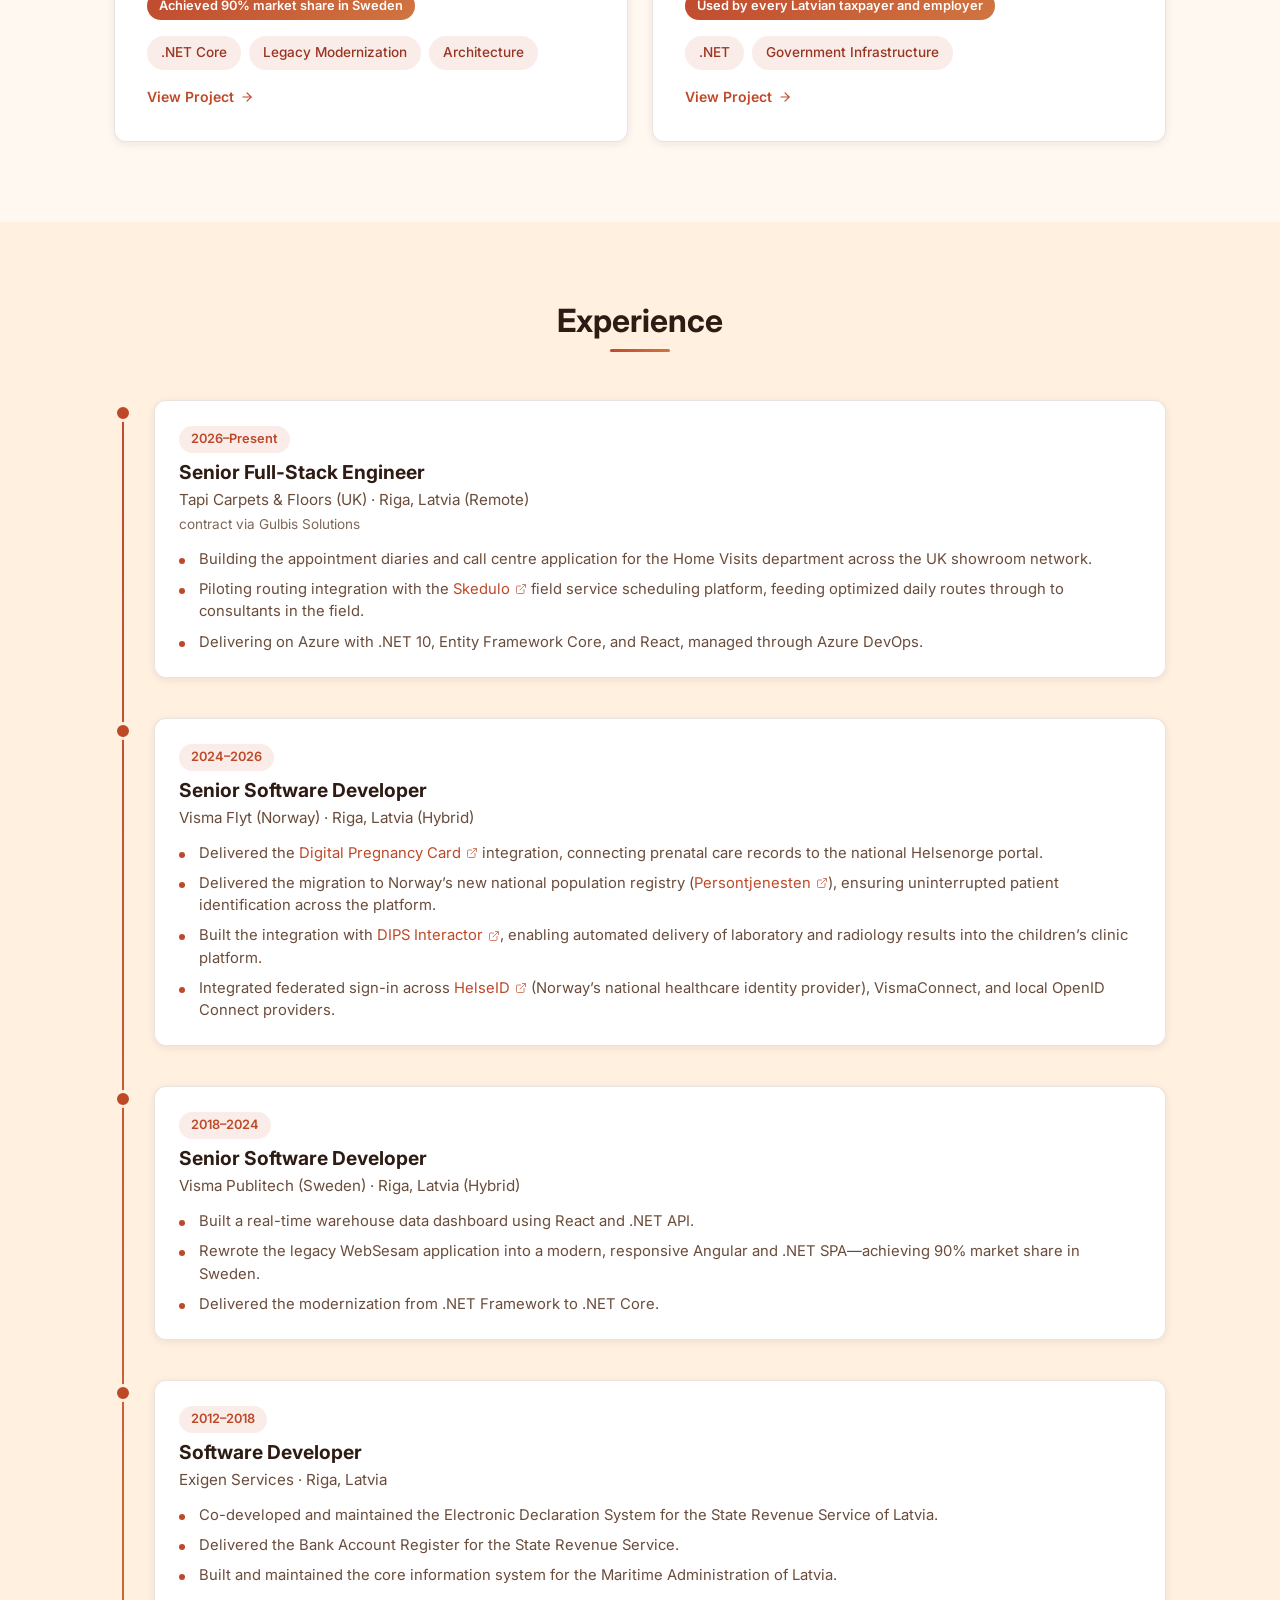
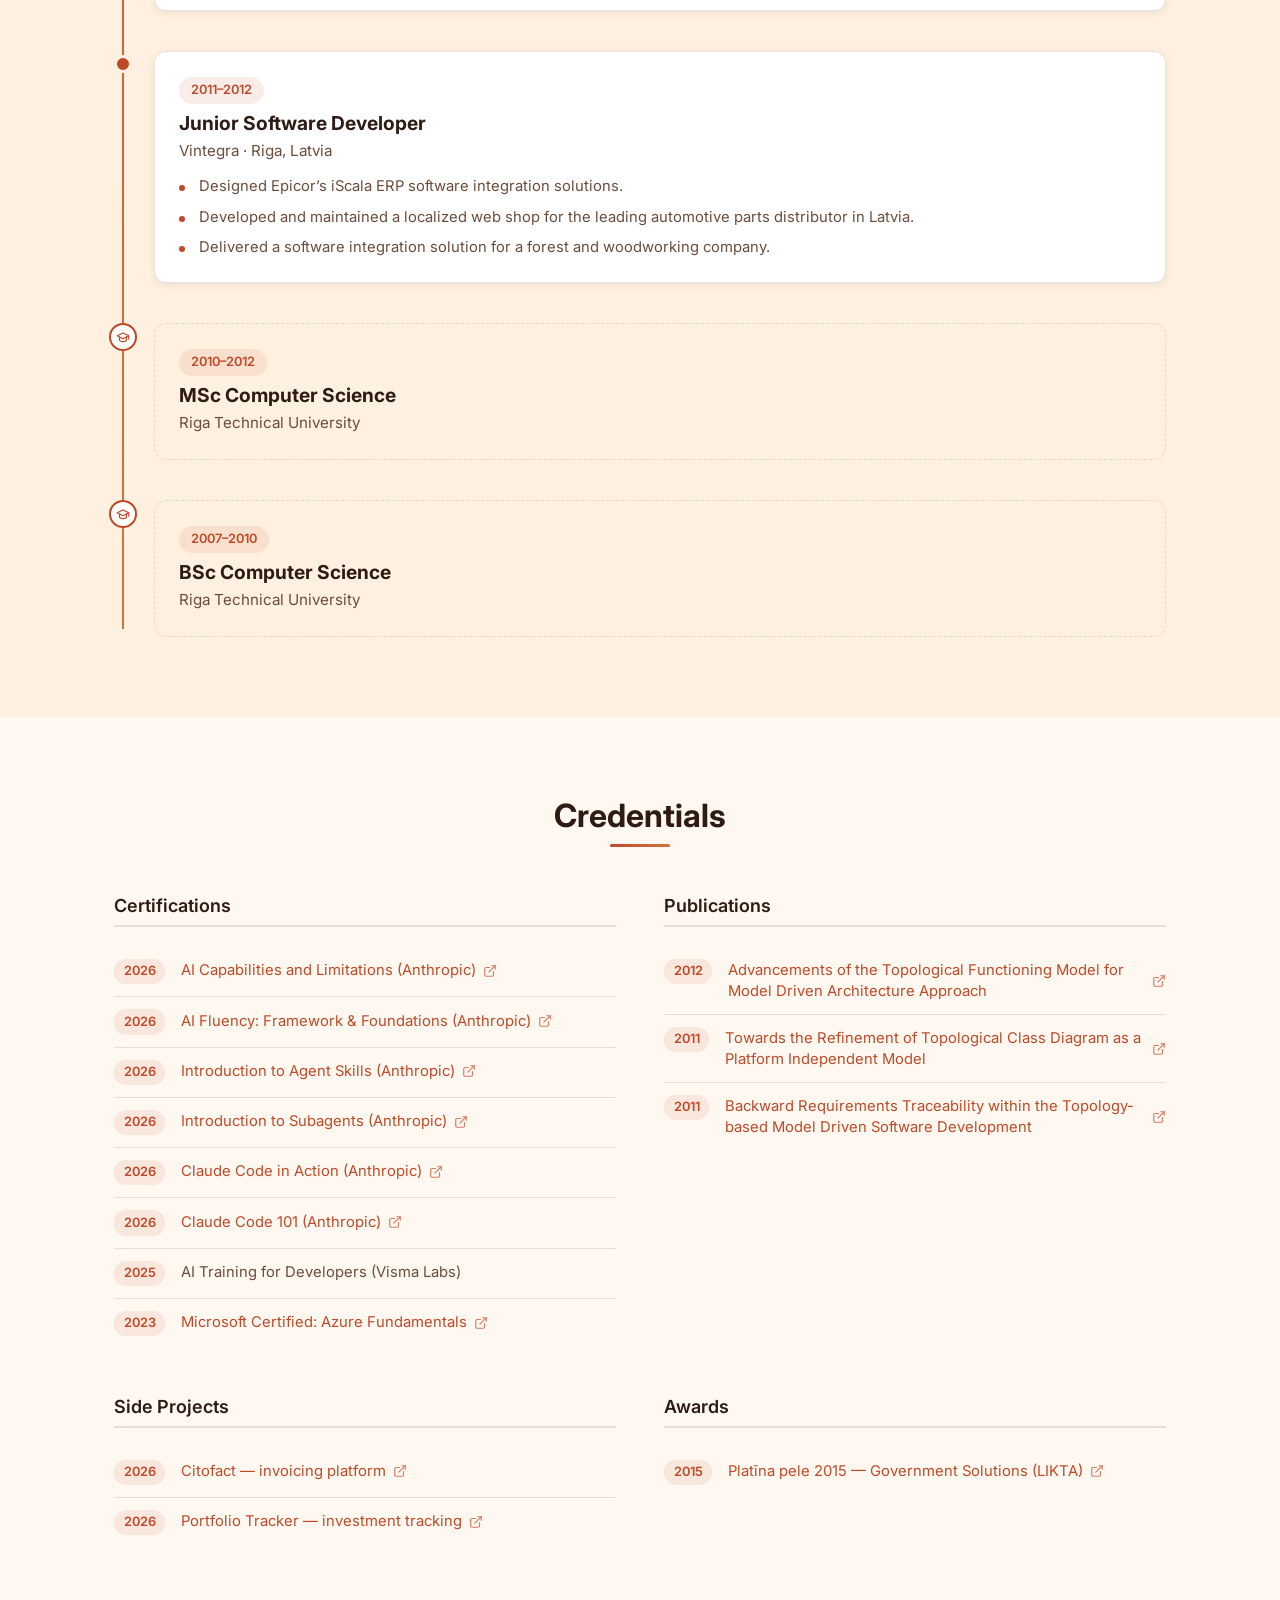
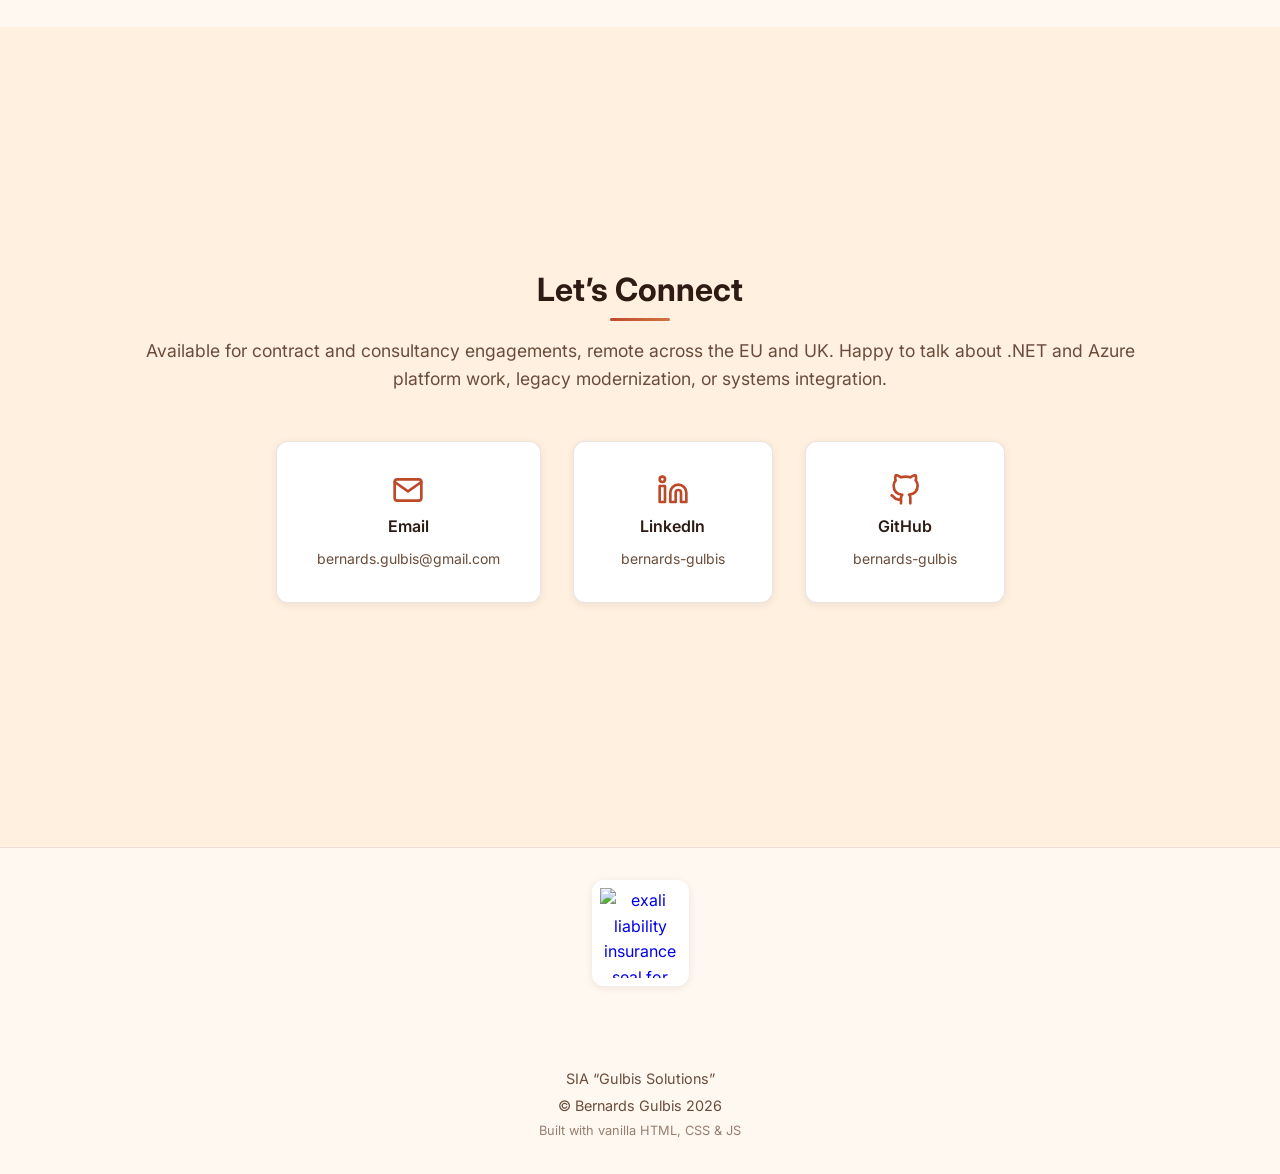
==== commit 3ae5fa5e: "Rename Citofact entry to "invoicing platform"" ====
--- a/index.html
+++ b/index.html
@@ -493,7 +493,7 @@
                         <ul class="credentials__list" role="list">
                             <li>
                                 <span class="credentials__year">2026</span>
-                                <a class="credentials__name" href="https://citofact.com" target="_blank" rel="noopener noreferrer">Citofact &mdash; white-label e-invoicing<svg class="external-link-icon" aria-hidden="true" xmlns="http://www.w3.org/2000/svg" width="14" height="14" viewBox="0 0 24 24" fill="none" stroke="currentColor" stroke-width="2" stroke-linecap="round" stroke-linejoin="round"><path d="M18 13v6a2 2 0 0 1-2 2H5a2 2 0 0 1-2-2V8a2 2 0 0 1 2-2h6"></path><polyline points="15 3 21 3 21 9"></polyline><line x1="10" y1="14" x2="21" y2="3"></line></svg><span class="sr-only">(opens in new tab)</span></a>
+                                <a class="credentials__name" href="https://citofact.com" target="_blank" rel="noopener noreferrer">Citofact &mdash; invoicing platform<svg class="external-link-icon" aria-hidden="true" xmlns="http://www.w3.org/2000/svg" width="14" height="14" viewBox="0 0 24 24" fill="none" stroke="currentColor" stroke-width="2" stroke-linecap="round" stroke-linejoin="round"><path d="M18 13v6a2 2 0 0 1-2 2H5a2 2 0 0 1-2-2V8a2 2 0 0 1 2-2h6"></path><polyline points="15 3 21 3 21 9"></polyline><line x1="10" y1="14" x2="21" y2="3"></line></svg><span class="sr-only">(opens in new tab)</span></a>
                             </li>
                             <li>
                                 <span class="credentials__year">2026</span>
